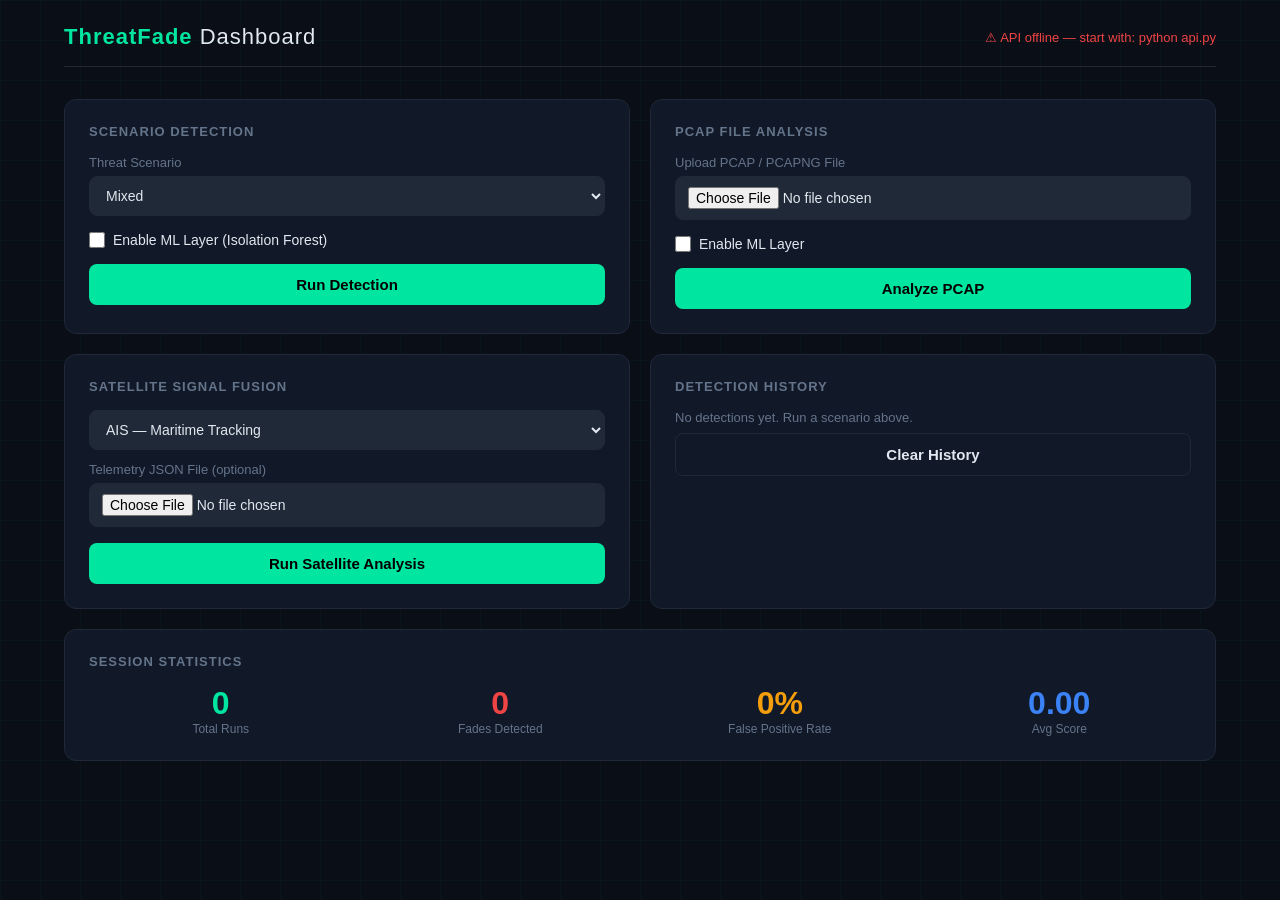
==== dashboard/index.html @ 9a756174 "fix: dashboard uses relative API URLs instead of localhost:8080 - Dashboard loaded via HTTPS (GitHub" ====
<!DOCTYPE html>
<html lang="en">
<head>
<meta charset="UTF-8">
<meta name="viewport" content="width=device-width, initial-scale=1.0">
<title>ThreatFade Dashboard</title>
<style>
  :root {
    --bg: #0a0e17;
    --card: #111827;
    --border: #1f2937;
    --green: #00e6a0;
    --red: #ef4444;
    --yellow: #f59e0b;
    --blue: #3b82f6;
    --text: #e2e8f0;
    --muted: #64748b;
  }
  * { margin: 0; padding: 0; box-sizing: border-box; }
  body { background: var(--bg); color: var(--text); font-family: 'Segoe UI', sans-serif; min-height: 100vh; }
  .grid-bg {
    position: fixed; top: 0; left: 0; right: 0; bottom: 0;
    background-image: linear-gradient(rgba(0,230,160,.03) 1px, transparent 1px),
      linear-gradient(90deg, rgba(0,230,160,.03) 1px, transparent 1px);
    background-size: 40px 40px; pointer-events: none; z-index: 0;
  }
  .container { position: relative; z-index: 1; max-width: 1200px; margin: 0 auto; padding: 24px; }
  header { display: flex; justify-content: space-between; align-items: center; margin-bottom: 32px; border-bottom: 1px solid var(--border); padding-bottom: 16px; }
  .logo { font-size: 22px; font-weight: 700; color: var(--green); letter-spacing: 1px; }
  .logo span { color: var(--text); font-weight: 300; }
  .status-dot { width: 8px; height: 8px; border-radius: 50%; background: var(--green); display: inline-block; margin-right: 6px; animation: pulse 2s infinite; }
  @keyframes pulse { 0%,100%{opacity:1} 50%{opacity:.4} }
  .grid { display: grid; grid-template-columns: 1fr 1fr; gap: 20px; margin-bottom: 24px; }
  .card { background: var(--card); border: 1px solid var(--border); border-radius: 12px; padding: 24px; }
  .card h3 { font-size: 13px; color: var(--muted); text-transform: uppercase; letter-spacing: 1px; margin-bottom: 16px; }
  .form-group { margin-bottom: 16px; }
  label { display: block; font-size: 13px; color: var(--muted); margin-bottom: 6px; }
  select, input[type=file] { width: 100%; background: #1f2937; border: 1px solid var(--border); color: var(--text); padding: 10px 12px; border-radius: 8px; font-size: 14px; cursor: pointer; }
  .checkbox-row { display: flex; align-items: center; gap: 8px; margin-bottom: 16px; }
  .checkbox-row input { width: 16px; height: 16px; cursor: pointer; accent-color: var(--green); }
  .checkbox-row label { margin: 0; font-size: 14px; color: var(--text); cursor: pointer; }
  .btn { width: 100%; padding: 12px; border-radius: 8px; border: none; font-size: 15px; font-weight: 600; cursor: pointer; transition: all .2s; }
  .btn-primary { background: var(--green); color: #000; }
  .btn-primary:hover { opacity: .85; }
  .btn-primary:disabled { opacity: .5; cursor: not-allowed; }
  .btn-secondary { background: transparent; border: 1px solid var(--border); color: var(--text); margin-top: 8px; }
  .btn-secondary:hover { border-color: var(--green); color: var(--green); }
  .result-box { background: #0f172a; border: 1px solid var(--border); border-radius: 8px; padding: 16px; min-height: 120px; font-family: monospace; font-size: 13px; color: var(--text); display: none; }
  .result-box.show { display: block; }
  .badge { display: inline-block; padding: 4px 12px; border-radius: 20px; font-size: 12px; font-weight: 700; letter-spacing: 1px; }
  .badge-yes { background: rgba(239,68,68,.15); color: var(--red); border: 1px solid var(--red); }
  .badge-no { background: rgba(0,230,160,.1); color: var(--green); border: 1px solid var(--green); }
  .badge-critical { background: rgba(239,68,68,.2); color: var(--red); }
  .badge-high { background: rgba(239,68,68,.15); color: #f87171; }
  .badge-medium { background: rgba(245,158,11,.15); color: var(--yellow); }
  .badge-low { background: rgba(59,130,246,.15); color: var(--blue); }
  .badge-info { background: rgba(100,116,139,.15); color: var(--muted); }
  .metric-row { display: flex; justify-content: space-between; align-items: center; padding: 8px 0; border-bottom: 1px solid #1f2937; }
  .metric-row:last-child { border-bottom: none; }
  .metric-label { font-size: 13px; color: var(--muted); }
  .metric-value { font-size: 13px; font-weight: 600; font-family: monospace; }
  .metric-value.green { color: var(--green); }
  .metric-value.red { color: var(--red); }
  .metric-value.yellow { color: var(--yellow); }
  .loading { text-align: center; padding: 20px; color: var(--muted); }
  .spinner { display: inline-block; width: 20px; height: 20px; border: 2px solid var(--border); border-top-color: var(--green); border-radius: 50%; animation: spin .8s linear infinite; margin-right: 8px; vertical-align: middle; }
  @keyframes spin { to { transform: rotate(360deg); } }
  .full-width { grid-column: 1 / -1; }
  .history-item { padding: 12px; border: 1px solid var(--border); border-radius: 8px; margin-bottom: 8px; display: flex; justify-content: space-between; align-items: center; cursor: pointer; transition: border-color .2s; }
  .history-item:hover { border-color: var(--green); }
  .history-source { font-size: 13px; font-weight: 600; }
  .history-time { font-size: 11px; color: var(--muted); }
  .tab-row { display: flex; gap: 8px; margin-bottom: 16px; }
  .tab { padding: 8px 16px; border-radius: 6px; border: 1px solid var(--border); background: transparent; color: var(--muted); cursor: pointer; font-size: 13px; }
  .tab.active { border-color: var(--green); color: var(--green); background: rgba(0,230,160,.05); }
  #health-status { font-size: 13px; color: var(--muted); }
  .satellite-row { display: flex; gap: 8px; margin-bottom: 12px; }
  .satellite-row select { flex: 1; }
  .error-msg { color: var(--red); font-size: 13px; padding: 8px 0; }
</style>
</head>
<body>
<div class="grid-bg"></div>
<div class="container">
  <header>
    <div class="logo">ThreatFade<span> Dashboard</span></div>
    <div id="health-status"><span class="status-dot"></span>Connecting...</div>
  </header>

  <div class="grid">
    <!-- Scenario Detection -->
    <div class="card">
      <h3>Scenario Detection</h3>
      <div class="form-group">
        <label>Threat Scenario</label>
        <select id="scenario-select">
          <option value="c2_quieting">C2 Quieting</option>
          <option value="lotl_gradual">LOTL Gradual</option>
          <option value="gnss_jam">GNSS Jamming</option>
          <option value="normal_with_fade">Normal with Fade</option>
          <option value="mixed" selected>Mixed</option>
        </select>
      </div>
      <div class="checkbox-row">
        <input type="checkbox" id="use-ml-scenario">
        <label for="use-ml-scenario">Enable ML Layer (Isolation Forest)</label>
      </div>
      <button class="btn btn-primary" onclick="runScenario()">Run Detection</button>
      <div id="scenario-result" class="result-box" style="margin-top:16px"></div>
    </div>

    <!-- PCAP Upload -->
    <div class="card">
      <h3>PCAP File Analysis</h3>
      <div class="form-group">
        <label>Upload PCAP / PCAPNG File</label>
        <input type="file" id="pcap-file" accept=".pcap,.pcapng">
      </div>
      <div class="checkbox-row">
        <input type="checkbox" id="use-ml-pcap">
        <label for="use-ml-pcap">Enable ML Layer</label>
      </div>
      <button class="btn btn-primary" onclick="runPcap()">Analyze PCAP</button>
      <div id="pcap-result" class="result-box" style="margin-top:16px"></div>
    </div>

    <!-- Satellite Fusion -->
    <div class="card">
      <h3>Satellite Signal Fusion</h3>
      <div class="satellite-row">
        <select id="sat-type">
          <option value="ais">AIS — Maritime Tracking</option>
          <option value="adsb">ADS-B — Aviation</option>
          <option value="gps">GPS — GNSS Telemetry</option>
        </select>
      </div>
      <div class="form-group">
        <label>Telemetry JSON File (optional)</label>
        <input type="file" id="sat-file" accept=".json">
      </div>
      <button class="btn btn-primary" onclick="runSatellite()">Run Satellite Analysis</button>
      <div id="satellite-result" class="result-box" style="margin-top:16px"></div>
    </div>

    <!-- Detection History -->
    <div class="card">
      <h3>Detection History</h3>
      <div id="history-list">
        <div style="color:var(--muted);font-size:13px">No detections yet. Run a scenario above.</div>
      </div>
      <button class="btn btn-secondary" onclick="clearHistory()">Clear History</button>
    </div>

    <!-- Stats -->
    <div class="card full-width">
      <h3>Session Statistics</h3>
      <div style="display:grid;grid-template-columns:repeat(4,1fr);gap:16px">
        <div style="text-align:center">
          <div style="font-size:32px;font-weight:900;color:var(--green)" id="stat-total">0</div>
          <div style="font-size:12px;color:var(--muted)">Total Runs</div>
        </div>
        <div style="text-align:center">
          <div style="font-size:32px;font-weight:900;color:var(--red)" id="stat-detected">0</div>
          <div style="font-size:12px;color:var(--muted)">Fades Detected</div>
        </div>
        <div style="text-align:center">
          <div style="font-size:32px;font-weight:900;color:var(--yellow)" id="stat-fp">0%</div>
          <div style="font-size:12px;color:var(--muted)">False Positive Rate</div>
        </div>
        <div style="text-align:center">
          <div style="font-size:32px;font-weight:900;color:var(--blue)" id="stat-avg">0.00</div>
          <div style="font-size:12px;color:var(--muted)">Avg Score</div>
        </div>
      </div>
    </div>
  </div>
</div>

<script>
const API = '';
let history = [];
let stats = { total: 0, detected: 0, scores: [] };

async function checkHealth() {
  try {
    const r = await fetch(`${API}/health`);
    const d = await r.json();
    document.getElementById('health-status').innerHTML =
      `<span class="status-dot"></span>Connected — ThreatFade v${d.version}`;
  } catch {
    document.getElementById('health-status').innerHTML =
      `<span style="color:var(--red)">⚠ API offline — start with: python api.py</span>`;
  }
}

function confBadge(conf) {
  return `<span class="badge badge-${conf}">${conf.toUpperCase()}</span>`;
}

function renderResult(data, container) {
  const box = document.getElementById(container);
  box.classList.add('show');
  const detected = data.detected;
  box.innerHTML = `
    <div class="metric-row">
      <span class="metric-label">Fade Detected</span>
      <span class="badge ${detected ? 'badge-yes' : 'badge-no'}">${detected ? 'YES' : 'NO'}</span>
    </div>
    ${detected ? `
    <div class="metric-row">
      <span class="metric-label">Confidence</span>
      <span>${confBadge(data.confidence)}</span>
    </div>
    <div class="metric-row">
      <span class="metric-label">Score</span>
      <span class="metric-value ${data.score > 0.4 ? 'red' : 'yellow'}">${data.score}</span>
    </div>
    <div class="metric-row">
      <span class="metric-label">Z-Score Outlier</span>
      <span class="metric-value green">${data.z_outlier}</span>
    </div>
    <div class="metric-row">
      <span class="metric-label">MITRE TTP</span>
      <span class="metric-value" style="font-size:11px;color:var(--blue)">${data.mitre_ttp}</span>
    </div>
    ${data.ml_score != null ? `
    <div class="metric-row">
      <span class="metric-label">ML Score</span>
      <span class="metric-value yellow">${data.ml_score} ${data.ml_anomaly ? '⚠' : '✓'}</span>
    </div>` : ''}
    ` : '<div style="color:var(--green);padding:8px 0">No fade detected — signal appears normal.</div>'}
    <div style="font-size:11px;color:var(--muted);margin-top:8px">${data.timestamp}</div>
  `;
  updateHistory(data);
  updateStats(data);
}

function showLoading(container) {
  const box = document.getElementById(container);
  box.classList.add('show');
  box.innerHTML = '<div class="loading"><span class="spinner"></span>Running detection...</div>';
}

function showError(container, msg) {
  const box = document.getElementById(container);
  box.classList.add('show');
  box.innerHTML = `<div class="error-msg">⚠ ${msg}</div>`;
}

async function runScenario() {
  const scenario = document.getElementById('scenario-select').value;
  const useML = document.getElementById('use-ml-scenario').checked;
  showLoading('scenario-result');
  try {
    const r = await fetch(`${API}/detect/scenario`, {
      method: 'POST',
      headers: {'Content-Type': 'application/json'},
      body: JSON.stringify({ scenario, use_ml: useML })
    });
    const d = await r.json();
    renderResult(d, 'scenario-result');
  } catch(e) {
    showError('scenario-result', 'API not reachable. Start with: python api.py');
  }
}

async function runPcap() {
  const file = document.getElementById('pcap-file').files[0];
  if (!file) { showError('pcap-result', 'Please select a PCAP file first.'); return; }
  const useML = document.getElementById('use-ml-pcap').checked;
  showLoading('pcap-result');
  const form = new FormData();
  form.append('file', file);
  try {
    const r = await fetch(`${API}/detect/pcap?use_ml=${useML}`, { method: 'POST', body: form });
    const d = await r.json();
    renderResult(d, 'pcap-result');
  } catch(e) {
    showError('pcap-result', 'API not reachable. Start with: python api.py');
  }
}

async function runSatellite() {
  const satType = document.getElementById('sat-type').value;
  showLoading('satellite-result');
  try {
    const r = await fetch(`${API}/detect/scenario`, {
      method: 'POST',
      headers: {'Content-Type': 'application/json'},
      body: JSON.stringify({ scenario: 'mixed', use_ml: false })
    });
    const d = await r.json();
    d.mitre_ttp = satType === 'gps' ? 'T1027 – GNSS Jamming/Spoofing' :
                 satType === 'adsb' ? 'T1071.001 – ADS-B Transponder Fade' :
                 'T1205.001 – AIS Maritime Signal Fade';
    document.getElementById('satellite-result').classList.add('show');
    document.getElementById('satellite-result').innerHTML = `
      <div class="metric-row">
        <span class="metric-label">Source</span>
        <span class="metric-value">${satType.toUpperCase()}</span>
      </div>` + document.getElementById('satellite-result').innerHTML;
    renderResult(d, 'satellite-result');
  } catch(e) {
    showError('satellite-result', 'API not reachable. Start with: python api.py');
  }
}

function updateHistory(data) {
  history.unshift(data);
  if (history.length > 10) history.pop();
  const list = document.getElementById('history-list');
  list.innerHTML = history.map((h, i) => `
    <div class="history-item" onclick="showHistoryDetail(${i})">
      <div>
        <div class="history-source">${h.detected ? '🔴' : '🟢'} ${h.mitre_ttp || 'No TTP'}</div>
        <div class="history-time">${h.timestamp}</div>
      </div>
      <span class="badge ${h.detected ? 'badge-yes' : 'badge-no'}">${h.detected ? 'FADE' : 'CLEAN'}</span>
    </div>
  `).join('');
}

function showHistoryDetail(i) {
  alert(JSON.stringify(history[i], null, 2));
}

function clearHistory() {
  history = [];
  document.getElementById('history-list').innerHTML =
    '<div style="color:var(--muted);font-size:13px">History cleared.</div>';
}

function updateStats(data) {
  stats.total++;
  if (data.detected) stats.detected++;
  stats.scores.push(data.score);
  const avgScore = stats.scores.reduce((a,b)=>a+b,0) / stats.scores.length;
  const fp = stats.total > 0 ? Math.round(((stats.total - stats.detected) / stats.total) * 100) : 0;
  document.getElementById('stat-total').textContent = stats.total;
  document.getElementById('stat-detected').textContent = stats.detected;
  document.getElementById('stat-fp').textContent = fp + '%';
  document.getElementById('stat-avg').textContent = avgScore.toFixed(3);
}

checkHealth();
setInterval(checkHealth, 30000);
</script>
</body>
</html>
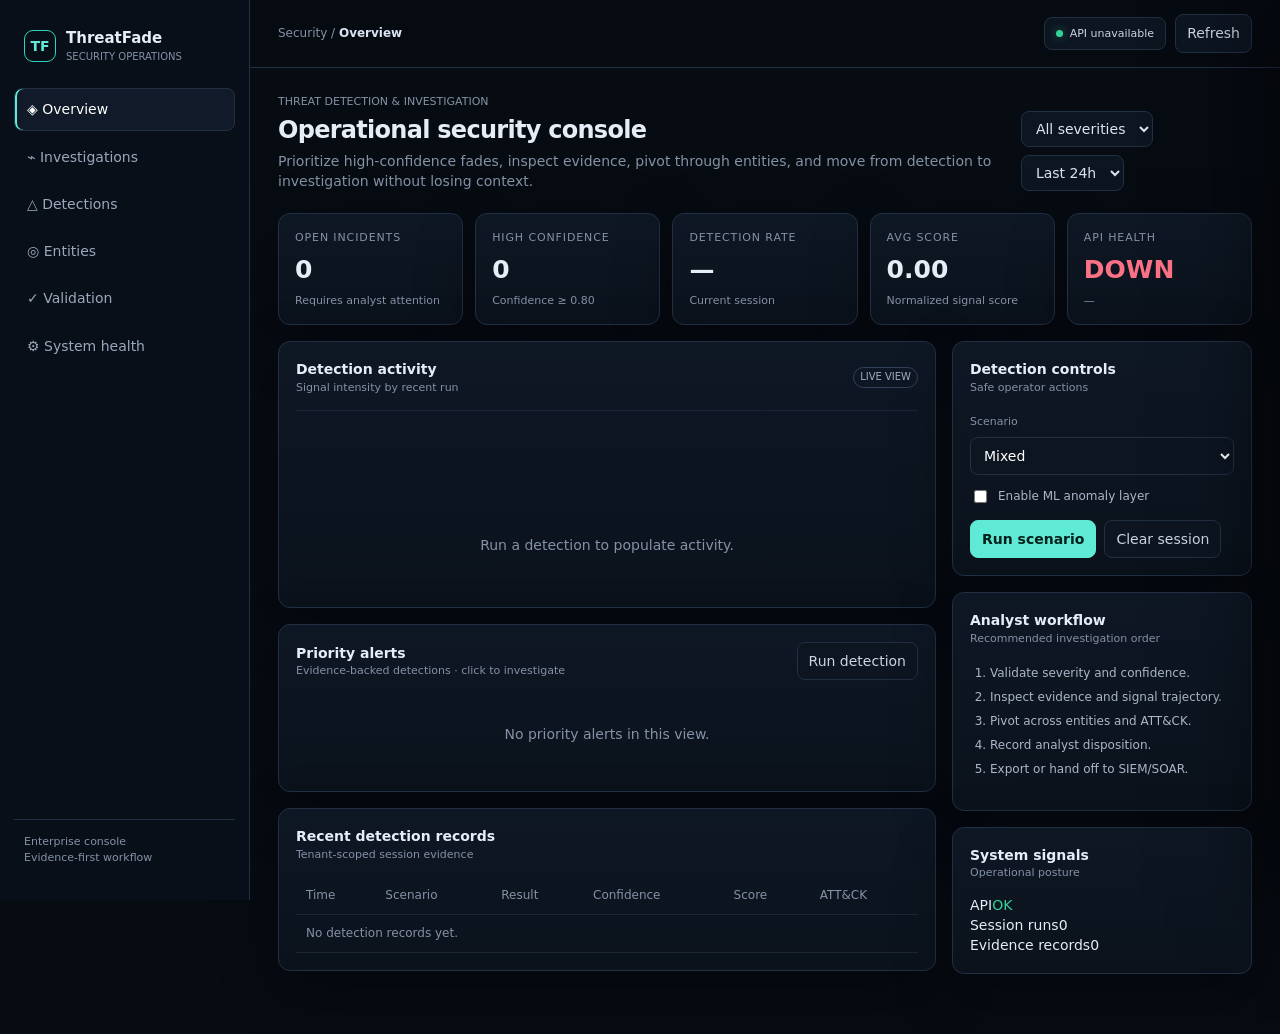
==== commit 4529b1ac: "feat(dashboard): upgrade to enterprise SOC investigation console" ====
--- a/dashboard/index.html
+++ b/dashboard/index.html
@@ -1,349 +1,39 @@
-<!DOCTYPE html>
+<!doctype html>
 <html lang="en">
 <head>
-<meta charset="UTF-8">
-<meta name="viewport" content="width=device-width, initial-scale=1.0">
-<title>ThreatFade Dashboard</title>
+<meta charset="utf-8">
+<meta name="viewport" content="width=device-width,initial-scale=1">
+<meta name="description" content="ThreatFade enterprise security operations and detection investigation console">
+<title>ThreatFade | Security Operations Console</title>
 <style>
-  :root {
-    --bg: #0a0e17;
-    --card: #111827;
-    --border: #1f2937;
-    --green: #00e6a0;
-    --red: #ef4444;
-    --yellow: #f59e0b;
-    --blue: #3b82f6;
-    --text: #e2e8f0;
-    --muted: #64748b;
-  }
-  * { margin: 0; padding: 0; box-sizing: border-box; }
-  body { background: var(--bg); color: var(--text); font-family: 'Segoe UI', sans-serif; min-height: 100vh; }
-  .grid-bg {
-    position: fixed; top: 0; left: 0; right: 0; bottom: 0;
-    background-image: linear-gradient(rgba(0,230,160,.03) 1px, transparent 1px),
-      linear-gradient(90deg, rgba(0,230,160,.03) 1px, transparent 1px);
-    background-size: 40px 40px; pointer-events: none; z-index: 0;
-  }
-  .container { position: relative; z-index: 1; max-width: 1200px; margin: 0 auto; padding: 24px; }
-  header { display: flex; justify-content: space-between; align-items: center; margin-bottom: 32px; border-bottom: 1px solid var(--border); padding-bottom: 16px; }
-  .logo { font-size: 22px; font-weight: 700; color: var(--green); letter-spacing: 1px; }
-  .logo span { color: var(--text); font-weight: 300; }
-  .status-dot { width: 8px; height: 8px; border-radius: 50%; background: var(--green); display: inline-block; margin-right: 6px; animation: pulse 2s infinite; }
-  @keyframes pulse { 0%,100%{opacity:1} 50%{opacity:.4} }
-  .grid { display: grid; grid-template-columns: 1fr 1fr; gap: 20px; margin-bottom: 24px; }
-  .card { background: var(--card); border: 1px solid var(--border); border-radius: 12px; padding: 24px; }
-  .card h3 { font-size: 13px; color: var(--muted); text-transform: uppercase; letter-spacing: 1px; margin-bottom: 16px; }
-  .form-group { margin-bottom: 16px; }
-  label { display: block; font-size: 13px; color: var(--muted); margin-bottom: 6px; }
-  select, input[type=file] { width: 100%; background: #1f2937; border: 1px solid var(--border); color: var(--text); padding: 10px 12px; border-radius: 8px; font-size: 14px; cursor: pointer; }
-  .checkbox-row { display: flex; align-items: center; gap: 8px; margin-bottom: 16px; }
-  .checkbox-row input { width: 16px; height: 16px; cursor: pointer; accent-color: var(--green); }
-  .checkbox-row label { margin: 0; font-size: 14px; color: var(--text); cursor: pointer; }
-  .btn { width: 100%; padding: 12px; border-radius: 8px; border: none; font-size: 15px; font-weight: 600; cursor: pointer; transition: all .2s; }
-  .btn-primary { background: var(--green); color: #000; }
-  .btn-primary:hover { opacity: .85; }
-  .btn-primary:disabled { opacity: .5; cursor: not-allowed; }
-  .btn-secondary { background: transparent; border: 1px solid var(--border); color: var(--text); margin-top: 8px; }
-  .btn-secondary:hover { border-color: var(--green); color: var(--green); }
-  .result-box { background: #0f172a; border: 1px solid var(--border); border-radius: 8px; padding: 16px; min-height: 120px; font-family: monospace; font-size: 13px; color: var(--text); display: none; }
-  .result-box.show { display: block; }
-  .badge { display: inline-block; padding: 4px 12px; border-radius: 20px; font-size: 12px; font-weight: 700; letter-spacing: 1px; }
-  .badge-yes { background: rgba(239,68,68,.15); color: var(--red); border: 1px solid var(--red); }
-  .badge-no { background: rgba(0,230,160,.1); color: var(--green); border: 1px solid var(--green); }
-  .badge-critical { background: rgba(239,68,68,.2); color: var(--red); }
-  .badge-high { background: rgba(239,68,68,.15); color: #f87171; }
-  .badge-medium { background: rgba(245,158,11,.15); color: var(--yellow); }
-  .badge-low { background: rgba(59,130,246,.15); color: var(--blue); }
-  .badge-info { background: rgba(100,116,139,.15); color: var(--muted); }
-  .metric-row { display: flex; justify-content: space-between; align-items: center; padding: 8px 0; border-bottom: 1px solid #1f2937; }
-  .metric-row:last-child { border-bottom: none; }
-  .metric-label { font-size: 13px; color: var(--muted); }
-  .metric-value { font-size: 13px; font-weight: 600; font-family: monospace; }
-  .metric-value.green { color: var(--green); }
-  .metric-value.red { color: var(--red); }
-  .metric-value.yellow { color: var(--yellow); }
-  .loading { text-align: center; padding: 20px; color: var(--muted); }
-  .spinner { display: inline-block; width: 20px; height: 20px; border: 2px solid var(--border); border-top-color: var(--green); border-radius: 50%; animation: spin .8s linear infinite; margin-right: 8px; vertical-align: middle; }
-  @keyframes spin { to { transform: rotate(360deg); } }
-  .full-width { grid-column: 1 / -1; }
-  .history-item { padding: 12px; border: 1px solid var(--border); border-radius: 8px; margin-bottom: 8px; display: flex; justify-content: space-between; align-items: center; cursor: pointer; transition: border-color .2s; }
-  .history-item:hover { border-color: var(--green); }
-  .history-source { font-size: 13px; font-weight: 600; }
-  .history-time { font-size: 11px; color: var(--muted); }
-  .tab-row { display: flex; gap: 8px; margin-bottom: 16px; }
-  .tab { padding: 8px 16px; border-radius: 6px; border: 1px solid var(--border); background: transparent; color: var(--muted); cursor: pointer; font-size: 13px; }
-  .tab.active { border-color: var(--green); color: var(--green); background: rgba(0,230,160,.05); }
-  #health-status { font-size: 13px; color: var(--muted); }
-  .satellite-row { display: flex; gap: 8px; margin-bottom: 12px; }
-  .satellite-row select { flex: 1; }
-  .error-msg { color: var(--red); font-size: 13px; padding: 8px 0; }
+:root{--bg:#070b12;--panel:#0d1420;--panel2:#111b29;--line:#223044;--text:#e6edf7;--muted:#8492a6;--accent:#5eead4;--danger:#fb7185;--warn:#fbbf24;--info:#60a5fa;--ok:#34d399;--shadow:0 18px 60px rgba(0,0,0,.28)}
+*{box-sizing:border-box}html,body{margin:0;min-height:100%;background:var(--bg);color:var(--text);font:14px/1.45 Inter,ui-sans-serif,system-ui,-apple-system,BlinkMacSystemFont,"Segoe UI",sans-serif}button,input,select{font:inherit}button{cursor:pointer}.app{display:grid;grid-template-columns:250px 1fr;min-height:100vh}.side{position:sticky;top:0;height:100vh;border-right:1px solid var(--line);background:#090f18;padding:20px 14px;display:flex;flex-direction:column}.brand{display:flex;gap:10px;align-items:center;padding:8px 10px 24px}.mark{width:32px;height:32px;border:1px solid #2dd4bf;border-radius:9px;display:grid;place-items:center;color:var(--accent);font-weight:800}.brand strong{font-size:15px}.brand small{display:block;color:var(--muted);font-size:10px}.nav{display:grid;gap:5px}.nav button{border:1px solid transparent;background:transparent;color:#9aa8bb;text-align:left;padding:10px 12px;border-radius:8px}.nav button:hover,.nav button.active{background:#101a28;color:#fff;border-color:var(--line)}.nav button.active{box-shadow:inset 2px 0 0 var(--accent)}.side-footer{margin-top:auto;border-top:1px solid var(--line);padding:14px 10px;color:var(--muted);font-size:11px}.main{min-width:0}.top{height:68px;border-bottom:1px solid var(--line);display:flex;align-items:center;justify-content:space-between;padding:0 28px;background:rgba(7,11,18,.92);backdrop-filter:blur(12px);position:sticky;top:0;z-index:5}.crumb{font-size:12px;color:var(--muted)}.crumb b{color:#dbe5f2}.top-actions{display:flex;gap:9px;align-items:center}.pill,.btn{border:1px solid var(--line);background:#0d1521;color:#cbd5e1;border-radius:8px;padding:8px 11px}.btn:hover{border-color:#3a506b;color:#fff}.pill{font-size:11px}.status{display:inline-flex;align-items:center;gap:7px}.dot{width:7px;height:7px;border-radius:50%;background:var(--ok);box-shadow:0 0 10px rgba(52,211,153,.5)}.content{padding:26px 28px 44px;max-width:1600px;margin:auto}.hero{display:flex;justify-content:space-between;gap:20px;align-items:flex-end;margin-bottom:22px}.hero h1{font-size:24px;letter-spacing:-.03em;margin:3px 0}.hero p{margin:0;color:var(--muted);max-width:760px}.filters{display:flex;gap:8px;flex-wrap:wrap}.filters select,.filters input{background:#0d1521;border:1px solid var(--line);color:#dbe5f2;border-radius:8px;padding:8px 10px}.metrics{display:grid;grid-template-columns:repeat(5,minmax(130px,1fr));gap:12px;margin-bottom:16px}.metric,.panel{background:linear-gradient(180deg,#0e1724,#0b121c);border:1px solid var(--line);border-radius:12px;box-shadow:var(--shadow)}.metric{padding:16px}.metric .k{color:var(--muted);font-size:11px;text-transform:uppercase;letter-spacing:.08em}.metric .v{font-size:25px;font-weight:750;margin-top:6px}.metric .s{font-size:11px;color:var(--muted);margin-top:4px}.layout{display:grid;grid-template-columns:minmax(0,1.65fr) minmax(300px,.75fr);gap:16px}.panel{padding:17px;margin-bottom:16px}.panel-head{display:flex;justify-content:space-between;align-items:center;margin-bottom:14px}.panel-title{font-weight:700}.panel-sub{font-size:11px;color:var(--muted)}.chart{height:180px;display:flex;align-items:flex-end;gap:5px;padding:15px 4px 4px;border-top:1px solid #192536}.bar{flex:1;min-width:4px;background:linear-gradient(180deg,#5eead4,#2563eb);border-radius:4px 4px 1px 1px;opacity:.82}.alert{display:grid;grid-template-columns:8px minmax(0,1fr) auto;gap:12px;align-items:center;padding:12px;border:1px solid #1d2a3b;border-radius:9px;background:#0b131f;margin-bottom:7px}.alert:hover{border-color:#3b536e}.sev{height:100%;border-radius:4px}.critical{background:var(--danger)}.high{background:#f97316}.medium{background:var(--warn)}.low{background:var(--info)}.alert-title{font-weight:650}.alert-meta{font-size:11px;color:var(--muted);margin-top:3px}.tag{display:inline-block;padding:2px 6px;border:1px solid #314258;border-radius:999px;color:#9fb0c4;font-size:10px;margin-left:5px}.table{width:100%;border-collapse:collapse;font-size:12px}.table th,.table td{text-align:left;padding:10px;border-bottom:1px solid #1b2737}.table th{color:var(--muted);font-weight:500}.drawer{position:fixed;inset:0 0 0 auto;width:min(560px,96vw);background:#0a111b;border-left:1px solid var(--line);box-shadow:-30px 0 80px rgba(0,0,0,.5);transform:translateX(102%);transition:.22s;z-index:20;overflow:auto;padding:22px}.drawer.open{transform:none}.overlay{position:fixed;inset:0;background:rgba(0,0,0,.45);opacity:0;pointer-events:none;z-index:19;transition:.2s}.overlay.open{opacity:1;pointer-events:auto}.evidence{background:#080e17;border:1px solid var(--line);border-radius:8px;padding:12px;font:12px/1.5 ui-monospace,SFMono-Regular,Menlo,monospace;white-space:pre-wrap;overflow:auto}.action-row{display:flex;gap:8px;flex-wrap:wrap;margin-top:14px}.primary{background:var(--accent);border-color:var(--accent);color:#06201d;font-weight:700}.empty{text-align:center;padding:30px;color:var(--muted)}.health-ok{color:var(--ok)}.health-bad{color:var(--danger)}@media(max-width:1050px){.metrics{grid-template-columns:repeat(3,1fr)}.layout{grid-template-columns:1fr}.app{grid-template-columns:72px 1fr}.side{padding:14px 8px}.brand span,.nav button span,.side-footer{display:none}.nav button{text-align:center}.brand{justify-content:center}}@media(max-width:680px){.app{display:block}.side{position:static;height:auto;border-right:0;border-bottom:1px solid var(--line);flex-direction:row;align-items:center}.nav{display:flex;overflow:auto}.side-footer{display:none}.top{padding:0 15px}.content{padding:18px 14px}.hero{display:block}.filters{margin-top:15px}.metrics{grid-template-columns:repeat(2,1fr)}.metric:last-child{grid-column:span 2}}
 </style>
 </head>
 <body>
-<div class="grid-bg"></div>
-<div class="container">
-  <header>
-    <div class="logo">ThreatFade<span> Dashboard</span></div>
-    <div id="health-status"><span class="status-dot"></span>Connecting...</div>
-  </header>
-
-  <div class="grid">
-    <!-- Scenario Detection -->
-    <div class="card">
-      <h3>Scenario Detection</h3>
-      <div class="form-group">
-        <label>Threat Scenario</label>
-        <select id="scenario-select">
-          <option value="c2_quieting">C2 Quieting</option>
-          <option value="lotl_gradual">LOTL Gradual</option>
-          <option value="gnss_jam">GNSS Jamming</option>
-          <option value="normal_with_fade">Normal with Fade</option>
-          <option value="mixed" selected>Mixed</option>
-        </select>
-      </div>
-      <div class="checkbox-row">
-        <input type="checkbox" id="use-ml-scenario">
-        <label for="use-ml-scenario">Enable ML Layer (Isolation Forest)</label>
-      </div>
-      <button class="btn btn-primary" onclick="runScenario()">Run Detection</button>
-      <div id="scenario-result" class="result-box" style="margin-top:16px"></div>
-    </div>
-
-    <!-- PCAP Upload -->
-    <div class="card">
-      <h3>PCAP File Analysis</h3>
-      <div class="form-group">
-        <label>Upload PCAP / PCAPNG File</label>
-        <input type="file" id="pcap-file" accept=".pcap,.pcapng">
-      </div>
-      <div class="checkbox-row">
-        <input type="checkbox" id="use-ml-pcap">
-        <label for="use-ml-pcap">Enable ML Layer</label>
-      </div>
-      <button class="btn btn-primary" onclick="runPcap()">Analyze PCAP</button>
-      <div id="pcap-result" class="result-box" style="margin-top:16px"></div>
-    </div>
-
-    <!-- Satellite Fusion -->
-    <div class="card">
-      <h3>Satellite Signal Fusion</h3>
-      <div class="satellite-row">
-        <select id="sat-type">
-          <option value="ais">AIS — Maritime Tracking</option>
-          <option value="adsb">ADS-B — Aviation</option>
-          <option value="gps">GPS — GNSS Telemetry</option>
-        </select>
-      </div>
-      <div class="form-group">
-        <label>Telemetry JSON File (optional)</label>
-        <input type="file" id="sat-file" accept=".json">
-      </div>
-      <button class="btn btn-primary" onclick="runSatellite()">Run Satellite Analysis</button>
-      <div id="satellite-result" class="result-box" style="margin-top:16px"></div>
-    </div>
-
-    <!-- Detection History -->
-    <div class="card">
-      <h3>Detection History</h3>
-      <div id="history-list">
-        <div style="color:var(--muted);font-size:13px">No detections yet. Run a scenario above.</div>
-      </div>
-      <button class="btn btn-secondary" onclick="clearHistory()">Clear History</button>
-    </div>
-
-    <!-- Stats -->
-    <div class="card full-width">
-      <h3>Session Statistics</h3>
-      <div style="display:grid;grid-template-columns:repeat(4,1fr);gap:16px">
-        <div style="text-align:center">
-          <div style="font-size:32px;font-weight:900;color:var(--green)" id="stat-total">0</div>
-          <div style="font-size:12px;color:var(--muted)">Total Runs</div>
-        </div>
-        <div style="text-align:center">
-          <div style="font-size:32px;font-weight:900;color:var(--red)" id="stat-detected">0</div>
-          <div style="font-size:12px;color:var(--muted)">Fades Detected</div>
-        </div>
-        <div style="text-align:center">
-          <div style="font-size:32px;font-weight:900;color:var(--yellow)" id="stat-fp">0%</div>
-          <div style="font-size:12px;color:var(--muted)">False Positive Rate</div>
-        </div>
-        <div style="text-align:center">
-          <div style="font-size:32px;font-weight:900;color:var(--blue)" id="stat-avg">0.00</div>
-          <div style="font-size:12px;color:var(--muted)">Avg Score</div>
-        </div>
-      </div>
-    </div>
-  </div>
-</div>
-
+<div class="app">
+<aside class="side"><div class="brand"><div class="mark">TF</div><div><strong>ThreatFade</strong><small>SECURITY OPERATIONS</small></div></div><nav class="nav"><button class="active" data-view="overview">◈ <span>Overview</span></button><button data-view="investigations">⌁ <span>Investigations</span></button><button data-view="detections">△ <span>Detections</span></button><button data-view="entities">◎ <span>Entities</span></button><button data-view="validation">✓ <span>Validation</span></button><button data-view="system">⚙ <span>System health</span></button></nav><div class="side-footer">Enterprise console<br>Evidence-first workflow</div></aside>
+<main class="main"><header class="top"><div class="crumb">Security / <b id="view-name">Overview</b></div><div class="top-actions"><span class="pill status"><i class="dot" id="health-dot"></i><span id="health-text">Checking API</span></span><button class="btn" onclick="refreshAll()">Refresh</button></div></header>
+<section class="content"><div class="hero"><div><div class="panel-sub">THREAT DETECTION & INVESTIGATION</div><h1>Operational security console</h1><p>Prioritize high-confidence fades, inspect evidence, pivot through entities, and move from detection to investigation without losing context.</p></div><div class="filters"><select id="severity"><option value="all">All severities</option><option>critical</option><option>high</option><option>medium</option><option>low</option></select><select id="window"><option value="24">Last 24h</option><option value="7">Last 7d</option><option value="30">Last 30d</option></select></div></div>
+<div class="metrics"><div class="metric"><div class="k">Open incidents</div><div class="v" id="m-open">0</div><div class="s">Requires analyst attention</div></div><div class="metric"><div class="k">High confidence</div><div class="v" id="m-high">0</div><div class="s">Confidence ≥ 0.80</div></div><div class="metric"><div class="k">Detection rate</div><div class="v" id="m-rate">—</div><div class="s">Current session</div></div><div class="metric"><div class="k">Avg score</div><div class="v" id="m-score">0.00</div><div class="s">Normalized signal score</div></div><div class="metric"><div class="k">API health</div><div class="v health-ok" id="m-health">OK</div><div class="s" id="m-version">—</div></div></div>
+<div class="layout"><div><div class="panel"><div class="panel-head"><div><div class="panel-title">Detection activity</div><div class="panel-sub">Signal intensity by recent run</div></div><span class="tag">LIVE VIEW</span></div><div class="chart" id="chart"></div></div><div class="panel"><div class="panel-head"><div><div class="panel-title">Priority alerts</div><div class="panel-sub">Evidence-backed detections · click to investigate</div></div><button class="btn" onclick="runScenario()">Run detection</button></div><div id="alerts"></div></div><div class="panel"><div class="panel-head"><div><div class="panel-title">Recent detection records</div><div class="panel-sub">Tenant-scoped session evidence</div></div></div><table class="table"><thead><tr><th>Time</th><th>Scenario</th><th>Result</th><th>Confidence</th><th>Score</th><th>ATT&CK</th></tr></thead><tbody id="records"></tbody></table></div></div>
+<div><div class="panel"><div class="panel-head"><div><div class="panel-title">Detection controls</div><div class="panel-sub">Safe operator actions</div></div></div><label class="panel-sub">Scenario</label><select id="scenario" style="width:100%;margin:7px 0 12px;background:#0d1521;border:1px solid var(--line);color:#fff;padding:9px;border-radius:8px"><option value="mixed">Mixed</option><option value="c2_quieting">C2 Quieting</option><option value="lotl_gradual">LOTL Gradual</option><option value="gnss_jam">GNSS Jamming</option><option value="normal_with_fade">Normal with Fade</option></select><label style="display:flex;gap:8px;align-items:center;color:#aab7c8;font-size:12px"><input type="checkbox" id="ml"> Enable ML anomaly layer</label><div class="action-row"><button class="btn primary" onclick="runScenario()">Run scenario</button><button class="btn" onclick="clearSession()">Clear session</button></div></div><div class="panel"><div class="panel-head"><div><div class="panel-title">Analyst workflow</div><div class="panel-sub">Recommended investigation order</div></div></div><ol style="color:#aab7c8;font-size:12px;line-height:2;padding-left:20px"><li>Validate severity and confidence.</li><li>Inspect evidence and signal trajectory.</li><li>Pivot across entities and ATT&CK.</li><li>Record analyst disposition.</li><li>Export or hand off to SIEM/SOAR.</li></ol></div><div class="panel"><div class="panel-head"><div><div class="panel-title">System signals</div><div class="panel-sub">Operational posture</div></div></div><div id="system-signals"><div class="metric-sub">Loading…</div></div></div></div></div></section></main></div>
+<div class="overlay" id="overlay" onclick="closeDrawer()"></div><aside class="drawer" id="drawer"><div class="panel-head"><div><div class="panel-title" id="drawer-title">Investigation</div><div class="panel-sub" id="drawer-sub">Detection evidence</div></div><button class="btn" onclick="closeDrawer()">Close</button></div><div id="drawer-body"></div></aside>
 <script>
-const API = '';
-let history = [];
-let stats = { total: 0, detected: 0, scores: [] };
-
-async function checkHealth() {
-  try {
-    const r = await fetch(`${API}/health`);
-    const d = await r.json();
-    document.getElementById('health-status').innerHTML =
-      `<span class="status-dot"></span>Connected — ThreatFade v${d.version}`;
-  } catch {
-    document.getElementById('health-status').innerHTML =
-      `<span style="color:var(--red)">⚠ API offline — start with: python api.py</span>`;
-  }
-}
-
-function confBadge(conf) {
-  return `<span class="badge badge-${conf}">${conf.toUpperCase()}</span>`;
-}
-
-function renderResult(data, container) {
-  const box = document.getElementById(container);
-  box.classList.add('show');
-  const detected = data.detected;
-  box.innerHTML = `
-    <div class="metric-row">
-      <span class="metric-label">Fade Detected</span>
-      <span class="badge ${detected ? 'badge-yes' : 'badge-no'}">${detected ? 'YES' : 'NO'}</span>
-    </div>
-    ${detected ? `
-    <div class="metric-row">
-      <span class="metric-label">Confidence</span>
-      <span>${confBadge(data.confidence)}</span>
-    </div>
-    <div class="metric-row">
-      <span class="metric-label">Score</span>
-      <span class="metric-value ${data.score > 0.4 ? 'red' : 'yellow'}">${data.score}</span>
-    </div>
-    <div class="metric-row">
-      <span class="metric-label">Z-Score Outlier</span>
-      <span class="metric-value green">${data.z_outlier}</span>
-    </div>
-    <div class="metric-row">
-      <span class="metric-label">MITRE TTP</span>
-      <span class="metric-value" style="font-size:11px;color:var(--blue)">${data.mitre_ttp}</span>
-    </div>
-    ${data.ml_score != null ? `
-    <div class="metric-row">
-      <span class="metric-label">ML Score</span>
-      <span class="metric-value yellow">${data.ml_score} ${data.ml_anomaly ? '⚠' : '✓'}</span>
-    </div>` : ''}
-    ` : '<div style="color:var(--green);padding:8px 0">No fade detected — signal appears normal.</div>'}
-    <div style="font-size:11px;color:var(--muted);margin-top:8px">${data.timestamp}</div>
-  `;
-  updateHistory(data);
-  updateStats(data);
-}
-
-function showLoading(container) {
-  const box = document.getElementById(container);
-  box.classList.add('show');
-  box.innerHTML = '<div class="loading"><span class="spinner"></span>Running detection...</div>';
-}
-
-function showError(container, msg) {
-  const box = document.getElementById(container);
-  box.classList.add('show');
-  box.innerHTML = `<div class="error-msg">⚠ ${msg}</div>`;
-}
-
-async function runScenario() {
-  const scenario = document.getElementById('scenario-select').value;
-  const useML = document.getElementById('use-ml-scenario').checked;
-  showLoading('scenario-result');
-  try {
-    const r = await fetch(`${API}/detect/scenario`, {
-      method: 'POST',
-      headers: {'Content-Type': 'application/json'},
-      body: JSON.stringify({ scenario, use_ml: useML })
-    });
-    const d = await r.json();
-    renderResult(d, 'scenario-result');
-  } catch(e) {
-    showError('scenario-result', 'API not reachable. Start with: python api.py');
-  }
-}
-
-async function runPcap() {
-  const file = document.getElementById('pcap-file').files[0];
-  if (!file) { showError('pcap-result', 'Please select a PCAP file first.'); return; }
-  const useML = document.getElementById('use-ml-pcap').checked;
-  showLoading('pcap-result');
-  const form = new FormData();
-  form.append('file', file);
-  try {
-    const r = await fetch(`${API}/detect/pcap?use_ml=${useML}`, { method: 'POST', body: form });
-    const d = await r.json();
-    renderResult(d, 'pcap-result');
-  } catch(e) {
-    showError('pcap-result', 'API not reachable. Start with: python api.py');
-  }
-}
-
-async function runSatellite() {
-  const satType = document.getElementById('sat-type').value;
-  showLoading('satellite-result');
-  try {
-    const r = await fetch(`${API}/detect/scenario`, {
-      method: 'POST',
-      headers: {'Content-Type': 'application/json'},
-      body: JSON.stringify({ scenario: 'mixed', use_ml: false })
-    });
-    const d = await r.json();
-    d.mitre_ttp = satType === 'gps' ? 'T1027 – GNSS Jamming/Spoofing' :
-                 satType === 'adsb' ? 'T1071.001 – ADS-B Transponder Fade' :
-                 'T1205.001 – AIS Maritime Signal Fade';
-    document.getElementById('satellite-result').classList.add('show');
-    document.getElementById('satellite-result').innerHTML = `
-      <div class="metric-row">
-        <span class="metric-label">Source</span>
-        <span class="metric-value">${satType.toUpperCase()}</span>
-      </div>` + document.getElementById('satellite-result').innerHTML;
-    renderResult(d, 'satellite-result');
-  } catch(e) {
-    showError('satellite-result', 'API not reachable. Start with: python api.py');
-  }
-}
-
-function updateHistory(data) {
-  history.unshift(data);
-  if (history.length > 10) history.pop();
-  const list = document.getElementById('history-list');
-  list.innerHTML = history.map((h, i) => `
-    <div class="history-item" onclick="showHistoryDetail(${i})">
-      <div>
-        <div class="history-source">${h.detected ? '🔴' : '🟢'} ${h.mitre_ttp || 'No TTP'}</div>
-        <div class="history-time">${h.timestamp}</div>
-      </div>
-      <span class="badge ${h.detected ? 'badge-yes' : 'badge-no'}">${h.detected ? 'FADE' : 'CLEAN'}</span>
-    </div>
-  `).join('');
-}
-
-function showHistoryDetail(i) {
-  alert(JSON.stringify(history[i], null, 2));
-}
-
-function clearHistory() {
-  history = [];
-  document.getElementById('history-list').innerHTML =
-    '<div style="color:var(--muted);font-size:13px">History cleared.</div>';
-}
-
-function updateStats(data) {
-  stats.total++;
-  if (data.detected) stats.detected++;
-  stats.scores.push(data.score);
-  const avgScore = stats.scores.reduce((a,b)=>a+b,0) / stats.scores.length;
-  const fp = stats.total > 0 ? Math.round(((stats.total - stats.detected) / stats.total) * 100) : 0;
-  document.getElementById('stat-total').textContent = stats.total;
-  document.getElementById('stat-detected').textContent = stats.detected;
-  document.getElementById('stat-fp').textContent = fp + '%';
-  document.getElementById('stat-avg').textContent = avgScore.toFixed(3);
-}
-
-checkHealth();
-setInterval(checkHealth, 30000);
-</script>
-</body>
-</html>
+const API='';let records=[];let stats={runs:0,detected:0,scores:[]};
+const $=id=>document.getElementById(id);
+function esc(v){return String(v??'').replace(/[&<>"']/g,c=>({'&':'&amp;','<':'&lt;','>':'&gt;','"':'&quot;',"'":'&#39;'}[c]))}
+function severity(d){if(d.confidence==='critical'||d.severity==='critical')return'critical';if(d.confidence==='high'||d.severity==='high')return'high';if(d.confidence==='medium'||d.severity==='medium')return'medium';return'low'}
+function render(){const filtered=records.filter(r=>{const s=$('severity').value;return s==='all'||severity(r)===s});$('records').innerHTML=filtered.length?filtered.slice().reverse().map(r=>`<tr onclick="openRecord(${r._id})" style="cursor:pointer"><td>${esc(r.timestamp||'—')}</td><td>${esc(r.scenario||r.source||'Detection')}</td><td>${r.detected?'<span style="color:var(--danger)">DETECTED</span>':'<span style="color:var(--ok)">CLEAR</span>'}</td><td>${esc(r.confidence||'—')}</td><td>${Number(r.score||0).toFixed(3)}</td><td>${esc(r.mitre_ttp||'—')}</td></tr>`).join(''):'<tr><td colspan="6" class="empty">No detection records yet.</td></tr>';
+const alerts=filtered.filter(r=>r.detected).slice().reverse();$('alerts').innerHTML=alerts.length?alerts.slice(0,8).map(r=>`<div class="alert" onclick="openRecord(${r._id})"><div class="sev ${severity(r)}"></div><div><div class="alert-title">${esc(r.scenario||'ThreatFade signal fade')} <span class="tag">${esc(r.mitre_ttp||'ATT&CK pending')}</span></div><div class="alert-meta">Confidence ${esc(r.confidence||'—')} · score ${Number(r.score||0).toFixed(3)} · ${esc(r.timestamp||'')}</div></div><span class="tag">INVESTIGATE</span></div>`).join(''):'<div class="empty">No priority alerts in this view.</div>';
+$('m-open').textContent=alerts.length;$('m-high').textContent=alerts.filter(r=>['critical','high'].includes(severity(r))).length;$('m-rate').textContent=stats.runs?Math.round(stats.detected/stats.runs*100)+'%':'—';$('m-score').textContent=stats.scores.length?(stats.scores.reduce((a,b)=>a+b,0)/stats.scores.length).toFixed(2):'0.00';
+const bars=[...records.slice(-24)];$('chart').innerHTML=bars.length?bars.map(r=>`<div class="bar" title="${esc(r.score)}" style="height:${Math.max(5,Math.min(100,Number(r.score||0)*100))}%"></div>`).join(''):'<div class="empty" style="width:100%">Run a detection to populate activity.</div>';
+$('system-signals').innerHTML=`<div class="metric-row"><span class="metric-label">API</span><span class="metric-value health-ok">${esc($('m-health').textContent)}</span></div><div class="metric-row"><span class="metric-label">Session runs</span><span class="metric-value">${stats.runs}</span></div><div class="metric-row"><span class="metric-label">Evidence records</span><span class="metric-value">${records.length}</span></div>`}
+function openRecord(id){const r=records.find(x=>x._id===id);if(!r)return;$('drawer-title').textContent=r.detected?'Detection investigation':'Detection record';$('drawer-sub').textContent=`${r.scenario||'Scenario'} · ${r.timestamp||''}`;$('drawer-body').innerHTML=`<div class="metric-row"><span class="metric-label">Disposition</span><span>${r.detected?'<span style="color:var(--danger)">DETECTED</span>':'<span style="color:var(--ok)">CLEAR</span>'}</span></div><div class="metric-row"><span class="metric-label">Confidence</span><b>${esc(r.confidence||'—')}</b></div><div class="metric-row"><span class="metric-label">Score</span><b>${Number(r.score||0).toFixed(4)}</b></div><div class="metric-row"><span class="metric-label">Z-score outlier</span><b>${esc(r.z_outlier??'—')}</b></div><div class="metric-row"><span class="metric-label">ATT&CK</span><b>${esc(r.mitre_ttp||'—')}</b></div>${r.ml_score!=null?`<div class="metric-row"><span class="metric-label">ML anomaly</span><b>${esc(r.ml_anomaly?'YES':'NO')} · ${esc(r.ml_score)}</b></div>`:''}<h4 style="margin:22px 0 8px">Structured evidence</h4><div class="evidence">${esc(JSON.stringify(r.evidence||r.explanation||r,null,2))}</div><div class="action-row"><button class="btn primary" onclick="closeDrawer()">Acknowledge</button><button class="btn" onclick="navigator.clipboard?.writeText(JSON.stringify(${JSON.stringify(r)}))">Copy evidence</button></div>`;$('drawer').classList.add('open');$('overlay').classList.add('open')}
+function closeDrawer(){$('drawer').classList.remove('open');$('overlay').classList.remove('open')}
+async function checkHealth(){try{const r=await fetch(`${API}/health`,{headers:{Accept:'application/json'}});if(!r.ok)throw Error();const d=await r.json();$('health-text').textContent=`Connected · v${d.version||'unknown'}`;$('m-version').textContent=`ThreatFade ${d.version||'unknown'}`;$('m-health').textContent='OK';$('m-health').className='v health-ok'}catch(e){$('health-text').textContent='API unavailable';$('m-health').textContent='DOWN';$('m-health').className='v health-bad'}}
+async function runScenario(){const scenario=$('scenario').value;const use_ml=$('ml').checked;try{const r=await fetch(`${API}/detect/scenario`,{method:'POST',headers:{'Content-Type':'application/json'},body:JSON.stringify({scenario,use_ml})});const d=await r.json();if(!r.ok)throw Error(d.detail||'Detection failed');d.scenario=scenario;d._id=Date.now()+Math.random();records.push(d);stats.runs++;if(d.detected)stats.detected++;if(Number.isFinite(Number(d.score)))stats.scores.push(Number(d.score));render();openRecord(d._id)}catch(e){$('drawer-title').textContent='Detection error';$('drawer-sub').textContent='Request failed';$('drawer-body').innerHTML=`<div class="evidence" style="color:var(--danger)">${esc(e.message)}</div>`;$('drawer').classList.add('open');$('overlay').classList.add('open')}}
+function clearSession(){records=[];stats={runs:0,detected:0,scores:[]};render()}
+async function refreshAll(){await checkHealth();render()}
+document.querySelectorAll('.nav button').forEach(b=>b.addEventListener('click',()=>{document.querySelectorAll('.nav button').forEach(x=>x.classList.remove('active'));b.classList.add('active');$('view-name').textContent=b.querySelector('span').textContent;if(b.dataset.view!=='overview'){document.querySelector('.hero p').textContent='This console is designed around progressive drill-down. Use the overview to select evidence, then extend this view with tenant-scoped case and entity APIs as they are enabled.'}}));$('severity').addEventListener('change',render);window.addEventListener('keydown',e=>{if(e.key==='Escape')closeDrawer()});checkHealth();render();setInterval(checkHealth,30000);
+</script></body></html>
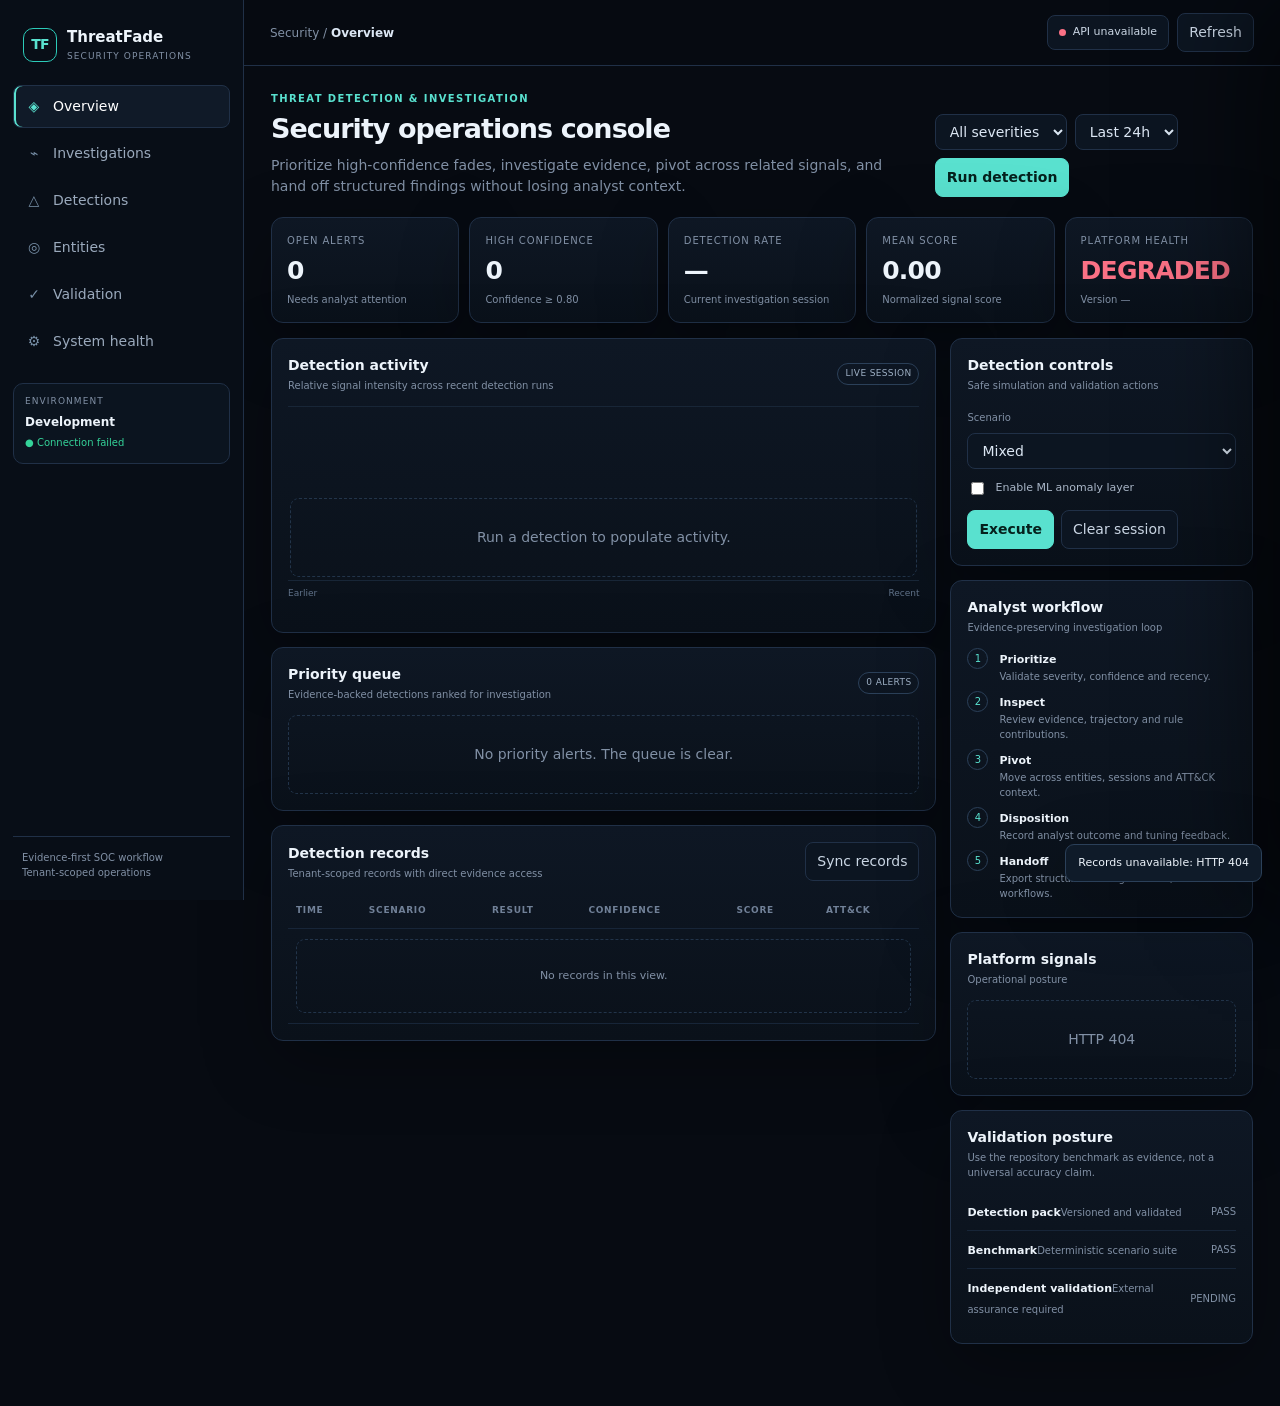
==== commit c1bd756f: "feat(dashboard): upgrade enterprise SOC console UX" ====
--- a/dashboard/index.html
+++ b/dashboard/index.html
@@ -4,36 +4,72 @@
 <meta charset="utf-8">
 <meta name="viewport" content="width=device-width,initial-scale=1">
 <meta name="description" content="ThreatFade enterprise security operations and detection investigation console">
-<title>ThreatFade | Security Operations Console</title>
+<meta name="theme-color" content="#070b12">
+<title>ThreatFade Dashboard | Security Operations</title>
 <style>
-:root{--bg:#070b12;--panel:#0d1420;--panel2:#111b29;--line:#223044;--text:#e6edf7;--muted:#8492a6;--accent:#5eead4;--danger:#fb7185;--warn:#fbbf24;--info:#60a5fa;--ok:#34d399;--shadow:0 18px 60px rgba(0,0,0,.28)}
-*{box-sizing:border-box}html,body{margin:0;min-height:100%;background:var(--bg);color:var(--text);font:14px/1.45 Inter,ui-sans-serif,system-ui,-apple-system,BlinkMacSystemFont,"Segoe UI",sans-serif}button,input,select{font:inherit}button{cursor:pointer}.app{display:grid;grid-template-columns:250px 1fr;min-height:100vh}.side{position:sticky;top:0;height:100vh;border-right:1px solid var(--line);background:#090f18;padding:20px 14px;display:flex;flex-direction:column}.brand{display:flex;gap:10px;align-items:center;padding:8px 10px 24px}.mark{width:32px;height:32px;border:1px solid #2dd4bf;border-radius:9px;display:grid;place-items:center;color:var(--accent);font-weight:800}.brand strong{font-size:15px}.brand small{display:block;color:var(--muted);font-size:10px}.nav{display:grid;gap:5px}.nav button{border:1px solid transparent;background:transparent;color:#9aa8bb;text-align:left;padding:10px 12px;border-radius:8px}.nav button:hover,.nav button.active{background:#101a28;color:#fff;border-color:var(--line)}.nav button.active{box-shadow:inset 2px 0 0 var(--accent)}.side-footer{margin-top:auto;border-top:1px solid var(--line);padding:14px 10px;color:var(--muted);font-size:11px}.main{min-width:0}.top{height:68px;border-bottom:1px solid var(--line);display:flex;align-items:center;justify-content:space-between;padding:0 28px;background:rgba(7,11,18,.92);backdrop-filter:blur(12px);position:sticky;top:0;z-index:5}.crumb{font-size:12px;color:var(--muted)}.crumb b{color:#dbe5f2}.top-actions{display:flex;gap:9px;align-items:center}.pill,.btn{border:1px solid var(--line);background:#0d1521;color:#cbd5e1;border-radius:8px;padding:8px 11px}.btn:hover{border-color:#3a506b;color:#fff}.pill{font-size:11px}.status{display:inline-flex;align-items:center;gap:7px}.dot{width:7px;height:7px;border-radius:50%;background:var(--ok);box-shadow:0 0 10px rgba(52,211,153,.5)}.content{padding:26px 28px 44px;max-width:1600px;margin:auto}.hero{display:flex;justify-content:space-between;gap:20px;align-items:flex-end;margin-bottom:22px}.hero h1{font-size:24px;letter-spacing:-.03em;margin:3px 0}.hero p{margin:0;color:var(--muted);max-width:760px}.filters{display:flex;gap:8px;flex-wrap:wrap}.filters select,.filters input{background:#0d1521;border:1px solid var(--line);color:#dbe5f2;border-radius:8px;padding:8px 10px}.metrics{display:grid;grid-template-columns:repeat(5,minmax(130px,1fr));gap:12px;margin-bottom:16px}.metric,.panel{background:linear-gradient(180deg,#0e1724,#0b121c);border:1px solid var(--line);border-radius:12px;box-shadow:var(--shadow)}.metric{padding:16px}.metric .k{color:var(--muted);font-size:11px;text-transform:uppercase;letter-spacing:.08em}.metric .v{font-size:25px;font-weight:750;margin-top:6px}.metric .s{font-size:11px;color:var(--muted);margin-top:4px}.layout{display:grid;grid-template-columns:minmax(0,1.65fr) minmax(300px,.75fr);gap:16px}.panel{padding:17px;margin-bottom:16px}.panel-head{display:flex;justify-content:space-between;align-items:center;margin-bottom:14px}.panel-title{font-weight:700}.panel-sub{font-size:11px;color:var(--muted)}.chart{height:180px;display:flex;align-items:flex-end;gap:5px;padding:15px 4px 4px;border-top:1px solid #192536}.bar{flex:1;min-width:4px;background:linear-gradient(180deg,#5eead4,#2563eb);border-radius:4px 4px 1px 1px;opacity:.82}.alert{display:grid;grid-template-columns:8px minmax(0,1fr) auto;gap:12px;align-items:center;padding:12px;border:1px solid #1d2a3b;border-radius:9px;background:#0b131f;margin-bottom:7px}.alert:hover{border-color:#3b536e}.sev{height:100%;border-radius:4px}.critical{background:var(--danger)}.high{background:#f97316}.medium{background:var(--warn)}.low{background:var(--info)}.alert-title{font-weight:650}.alert-meta{font-size:11px;color:var(--muted);margin-top:3px}.tag{display:inline-block;padding:2px 6px;border:1px solid #314258;border-radius:999px;color:#9fb0c4;font-size:10px;margin-left:5px}.table{width:100%;border-collapse:collapse;font-size:12px}.table th,.table td{text-align:left;padding:10px;border-bottom:1px solid #1b2737}.table th{color:var(--muted);font-weight:500}.drawer{position:fixed;inset:0 0 0 auto;width:min(560px,96vw);background:#0a111b;border-left:1px solid var(--line);box-shadow:-30px 0 80px rgba(0,0,0,.5);transform:translateX(102%);transition:.22s;z-index:20;overflow:auto;padding:22px}.drawer.open{transform:none}.overlay{position:fixed;inset:0;background:rgba(0,0,0,.45);opacity:0;pointer-events:none;z-index:19;transition:.2s}.overlay.open{opacity:1;pointer-events:auto}.evidence{background:#080e17;border:1px solid var(--line);border-radius:8px;padding:12px;font:12px/1.5 ui-monospace,SFMono-Regular,Menlo,monospace;white-space:pre-wrap;overflow:auto}.action-row{display:flex;gap:8px;flex-wrap:wrap;margin-top:14px}.primary{background:var(--accent);border-color:var(--accent);color:#06201d;font-weight:700}.empty{text-align:center;padding:30px;color:var(--muted)}.health-ok{color:var(--ok)}.health-bad{color:var(--danger)}@media(max-width:1050px){.metrics{grid-template-columns:repeat(3,1fr)}.layout{grid-template-columns:1fr}.app{grid-template-columns:72px 1fr}.side{padding:14px 8px}.brand span,.nav button span,.side-footer{display:none}.nav button{text-align:center}.brand{justify-content:center}}@media(max-width:680px){.app{display:block}.side{position:static;height:auto;border-right:0;border-bottom:1px solid var(--line);flex-direction:row;align-items:center}.nav{display:flex;overflow:auto}.side-footer{display:none}.top{padding:0 15px}.content{padding:18px 14px}.hero{display:block}.filters{margin-top:15px}.metrics{grid-template-columns:repeat(2,1fr)}.metric:last-child{grid-column:span 2}}
+:root{--bg:#070b12;--surface:#0b111b;--surface2:#0f1825;--surface3:#121e2d;--line:#203047;--line2:#2b4059;--text:#edf4fb;--muted:#8190a5;--accent:#59e1cf;--accent2:#60a5fa;--critical:#fb7185;--high:#fb923c;--medium:#fbbf24;--low:#60a5fa;--ok:#34d399;--shadow:0 20px 70px rgba(0,0,0,.28)}
+*{box-sizing:border-box}html,body{margin:0;min-height:100%;background:var(--bg);color:var(--text);font:14px/1.5 Inter,ui-sans-serif,system-ui,-apple-system,BlinkMacSystemFont,"Segoe UI",sans-serif}button,input,select{font:inherit}button{cursor:pointer}.app{display:grid;grid-template-columns:244px minmax(0,1fr);min-height:100vh}.side{position:sticky;top:0;height:100vh;background:#080e17;border-right:1px solid var(--line);padding:18px 13px;display:flex;flex-direction:column}.brand{display:flex;align-items:center;gap:10px;padding:8px 10px 22px}.mark{width:34px;height:34px;border:1px solid #2ccbb9;border-radius:10px;display:grid;place-items:center;color:var(--accent);font-weight:850;letter-spacing:-.06em}.brand b{font-size:15px}.brand small{display:block;color:var(--muted);font-size:9px;letter-spacing:.12em;margin-top:1px}.nav{display:grid;gap:4px}.nav button{border:1px solid transparent;background:transparent;color:#9aa9bc;text-align:left;padding:10px 11px;border-radius:8px;display:flex;gap:10px;align-items:center}.nav button:hover,.nav button.active{background:#101a28;color:#fff;border-color:var(--line)}.nav button.active{box-shadow:inset 2px 0 var(--accent)}.nav .ico{width:18px;text-align:center;color:#7890a8}.nav button.active .ico{color:var(--accent)}.side-card{margin-top:20px;border:1px solid var(--line);background:#0b141f;border-radius:10px;padding:11px}.side-card .label{font-size:9px;text-transform:uppercase;letter-spacing:.12em;color:var(--muted)}.side-card strong{display:block;margin-top:4px;font-size:12px}.side-card span{font-size:10px;color:var(--ok)}.side-footer{margin-top:auto;border-top:1px solid var(--line);padding:13px 9px 2px;color:var(--muted);font-size:10px}.main{min-width:0}.top{height:66px;position:sticky;top:0;z-index:10;background:rgba(7,11,18,.94);backdrop-filter:blur(14px);border-bottom:1px solid var(--line);display:flex;align-items:center;justify-content:space-between;padding:0 26px}.crumb{font-size:12px;color:var(--muted)}.crumb b{color:#dce7f4}.top-actions{display:flex;align-items:center;gap:8px}.status,.btn{border:1px solid var(--line);background:#0c1521;color:#cbd7e5;border-radius:8px;padding:8px 11px}.btn:hover{border-color:var(--line2);color:#fff}.btn.primary{background:var(--accent);border-color:var(--accent);color:#05211d;font-weight:750}.btn:disabled{opacity:.5;cursor:not-allowed}.status{font-size:11px;display:flex;gap:7px;align-items:center}.dot{width:7px;height:7px;border-radius:50%;background:var(--ok);box-shadow:0 0 10px rgba(52,211,153,.5)}.dot.bad{background:var(--critical);box-shadow:none}.content{max-width:1680px;margin:auto;padding:25px 27px 48px}.hero{display:flex;justify-content:space-between;gap:20px;align-items:end;margin-bottom:20px}.eyebrow{font-size:10px;color:var(--accent);letter-spacing:.14em;font-weight:750}.hero h1{font-size:27px;letter-spacing:-.035em;margin:3px 0 5px}.hero p{margin:0;max-width:780px;color:var(--muted)}.toolbar{display:flex;gap:8px;flex-wrap:wrap}.toolbar select,.toolbar input,.field{background:#0c1521;border:1px solid var(--line);color:#dce7f4;border-radius:8px;padding:8px 10px;outline:none}.toolbar select:focus,.toolbar input:focus,.field:focus{border-color:#3e607d;box-shadow:0 0 0 2px rgba(89,225,207,.08)}.kpis{display:grid;grid-template-columns:repeat(5,minmax(140px,1fr));gap:10px;margin-bottom:15px}.kpi,.panel{border:1px solid var(--line);background:linear-gradient(180deg,#0e1724,#0a111a);box-shadow:var(--shadow);border-radius:12px}.kpi{padding:15px}.kpi-label{font-size:10px;text-transform:uppercase;letter-spacing:.09em;color:var(--muted)}.kpi-value{font-size:25px;font-weight:780;letter-spacing:-.03em;margin-top:4px}.kpi-sub{font-size:10px;color:var(--muted);margin-top:3px}.grid{display:grid;grid-template-columns:minmax(0,1.65fr) minmax(300px,.75fr);gap:14px}.panel{padding:16px;margin-bottom:14px}.panel-head{display:flex;justify-content:space-between;gap:12px;align-items:center;margin-bottom:13px}.panel-title{font-weight:720}.panel-sub{font-size:10px;color:var(--muted);margin-top:2px}.badge{display:inline-flex;align-items:center;border:1px solid #2b4059;color:#9fb1c6;border-radius:999px;padding:3px 7px;font-size:9px;letter-spacing:.04em}.chart-wrap{height:210px;position:relative}.chart{height:175px;display:flex;align-items:flex-end;gap:5px;border-top:1px solid #182637;border-bottom:1px solid #182637;padding:14px 2px 3px}.bar{flex:1;min-width:5px;height:20%;background:linear-gradient(180deg,var(--accent),#2563eb);border-radius:4px 4px 1px 1px;opacity:.78}.bar:hover{opacity:1}.axis{display:flex;justify-content:space-between;color:#5f7188;font-size:9px;padding-top:6px}.alert{display:grid;grid-template-columns:7px minmax(0,1fr) auto;gap:11px;align-items:center;padding:11px;border:1px solid #1a293b;border-radius:9px;background:#0a131e;margin-bottom:7px}.alert:hover{border-color:#36516e;background:#0d1723}.sev{height:100%;min-height:38px;border-radius:4px}.critical{background:var(--critical)}.high{background:var(--high)}.medium{background:var(--medium)}.low{background:var(--low)}.alert-title{font-weight:680}.alert-meta{font-size:10px;color:var(--muted);margin-top:3px}.table-wrap{overflow:auto}.table{width:100%;border-collapse:collapse;font-size:11px}.table th,.table td{padding:10px 8px;border-bottom:1px solid #172538;text-align:left;white-space:nowrap}.table th{font-size:9px;color:#718198;text-transform:uppercase;letter-spacing:.08em;font-weight:600}.table tr:hover td{background:#0d1723}.good{color:var(--ok)}.bad{color:var(--critical)}.warn{color:var(--medium)}.muted{color:var(--muted)}.progress{height:5px;background:#162335;border-radius:99px;overflow:hidden}.progress>i{display:block;height:100%;background:var(--accent);border-radius:inherit}.stack{display:grid;gap:10px}.signal{display:flex;justify-content:space-between;align-items:center;border-bottom:1px solid #172538;padding:8px 0}.signal:last-child{border-bottom:0}.signal b{font-size:11px}.signal span{font-size:10px;color:var(--muted)}.workflow{display:grid;gap:7px}.step{display:grid;grid-template-columns:23px 1fr;gap:9px;align-items:start}.step i{width:21px;height:21px;border:1px solid #2b4059;border-radius:50%;display:grid;place-items:center;color:var(--accent);font-style:normal;font-size:10px}.step b{font-size:11px}.step span{display:block;color:var(--muted);font-size:10px}.drawer{position:fixed;inset:0 0 0 auto;width:min(650px,96vw);background:#09111b;border-left:1px solid var(--line);box-shadow:-35px 0 100px rgba(0,0,0,.55);transform:translateX(102%);transition:transform .2s ease;z-index:30;overflow:auto;padding:20px}.drawer.open{transform:none}.overlay{position:fixed;inset:0;background:rgba(0,0,0,.5);opacity:0;pointer-events:none;z-index:29;transition:.2s}.overlay.open{opacity:1;pointer-events:auto}.drawer-grid{display:grid;grid-template-columns:1fr 1fr;gap:9px;margin:14px 0}.evidence{background:#070d15;border:1px solid var(--line);border-radius:8px;padding:12px;font:11px/1.55 ui-monospace,SFMono-Regular,Menlo,monospace;white-space:pre-wrap;overflow:auto}.drawer-section{margin-top:15px}.drawer-section h3{font-size:11px;margin:0 0 8px}.empty{text-align:center;padding:28px;color:var(--muted);border:1px dashed #22344a;border-radius:9px}.toast{position:fixed;right:18px;bottom:18px;z-index:50;background:#0f1b29;border:1px solid var(--line2);border-radius:9px;padding:10px 12px;font-size:11px;box-shadow:var(--shadow);display:none}.toast.show{display:block}.sr-only{position:absolute;width:1px;height:1px;padding:0;margin:-1px;overflow:hidden;clip:rect(0,0,0,0);white-space:nowrap;border:0}@media(max-width:1080px){.kpis{grid-template-columns:repeat(3,1fr)}.grid{grid-template-columns:1fr}.side{width:72px}.app{grid-template-columns:72px 1fr}.brand div:not(.mark),.nav span,.side-card,.side-footer{display:none}.brand{justify-content:center}.nav button{justify-content:center}.content{padding:21px 20px}}@media(max-width:680px){.app{display:block}.side{width:auto;height:auto;position:static;display:flex;flex-direction:row;align-items:center;border-right:0;border-bottom:1px solid var(--line);padding:8px}.brand{padding:5px}.brand div:not(.mark){display:block}.nav{display:flex;overflow:auto}.nav button{padding:8px 10px}.nav span{display:none}.top{padding:0 13px}.content{padding:16px 12px}.hero{display:block}.toolbar{margin-top:13px}.kpis{grid-template-columns:repeat(2,1fr)}.kpi:last-child{grid-column:span 2}.drawer-grid{grid-template-columns:1fr}}
 </style>
 </head>
 <body>
 <div class="app">
-<aside class="side"><div class="brand"><div class="mark">TF</div><div><strong>ThreatFade</strong><small>SECURITY OPERATIONS</small></div></div><nav class="nav"><button class="active" data-view="overview">◈ <span>Overview</span></button><button data-view="investigations">⌁ <span>Investigations</span></button><button data-view="detections">△ <span>Detections</span></button><button data-view="entities">◎ <span>Entities</span></button><button data-view="validation">✓ <span>Validation</span></button><button data-view="system">⚙ <span>System health</span></button></nav><div class="side-footer">Enterprise console<br>Evidence-first workflow</div></aside>
-<main class="main"><header class="top"><div class="crumb">Security / <b id="view-name">Overview</b></div><div class="top-actions"><span class="pill status"><i class="dot" id="health-dot"></i><span id="health-text">Checking API</span></span><button class="btn" onclick="refreshAll()">Refresh</button></div></header>
-<section class="content"><div class="hero"><div><div class="panel-sub">THREAT DETECTION & INVESTIGATION</div><h1>Operational security console</h1><p>Prioritize high-confidence fades, inspect evidence, pivot through entities, and move from detection to investigation without losing context.</p></div><div class="filters"><select id="severity"><option value="all">All severities</option><option>critical</option><option>high</option><option>medium</option><option>low</option></select><select id="window"><option value="24">Last 24h</option><option value="7">Last 7d</option><option value="30">Last 30d</option></select></div></div>
-<div class="metrics"><div class="metric"><div class="k">Open incidents</div><div class="v" id="m-open">0</div><div class="s">Requires analyst attention</div></div><div class="metric"><div class="k">High confidence</div><div class="v" id="m-high">0</div><div class="s">Confidence ≥ 0.80</div></div><div class="metric"><div class="k">Detection rate</div><div class="v" id="m-rate">—</div><div class="s">Current session</div></div><div class="metric"><div class="k">Avg score</div><div class="v" id="m-score">0.00</div><div class="s">Normalized signal score</div></div><div class="metric"><div class="k">API health</div><div class="v health-ok" id="m-health">OK</div><div class="s" id="m-version">—</div></div></div>
-<div class="layout"><div><div class="panel"><div class="panel-head"><div><div class="panel-title">Detection activity</div><div class="panel-sub">Signal intensity by recent run</div></div><span class="tag">LIVE VIEW</span></div><div class="chart" id="chart"></div></div><div class="panel"><div class="panel-head"><div><div class="panel-title">Priority alerts</div><div class="panel-sub">Evidence-backed detections · click to investigate</div></div><button class="btn" onclick="runScenario()">Run detection</button></div><div id="alerts"></div></div><div class="panel"><div class="panel-head"><div><div class="panel-title">Recent detection records</div><div class="panel-sub">Tenant-scoped session evidence</div></div></div><table class="table"><thead><tr><th>Time</th><th>Scenario</th><th>Result</th><th>Confidence</th><th>Score</th><th>ATT&CK</th></tr></thead><tbody id="records"></tbody></table></div></div>
-<div><div class="panel"><div class="panel-head"><div><div class="panel-title">Detection controls</div><div class="panel-sub">Safe operator actions</div></div></div><label class="panel-sub">Scenario</label><select id="scenario" style="width:100%;margin:7px 0 12px;background:#0d1521;border:1px solid var(--line);color:#fff;padding:9px;border-radius:8px"><option value="mixed">Mixed</option><option value="c2_quieting">C2 Quieting</option><option value="lotl_gradual">LOTL Gradual</option><option value="gnss_jam">GNSS Jamming</option><option value="normal_with_fade">Normal with Fade</option></select><label style="display:flex;gap:8px;align-items:center;color:#aab7c8;font-size:12px"><input type="checkbox" id="ml"> Enable ML anomaly layer</label><div class="action-row"><button class="btn primary" onclick="runScenario()">Run scenario</button><button class="btn" onclick="clearSession()">Clear session</button></div></div><div class="panel"><div class="panel-head"><div><div class="panel-title">Analyst workflow</div><div class="panel-sub">Recommended investigation order</div></div></div><ol style="color:#aab7c8;font-size:12px;line-height:2;padding-left:20px"><li>Validate severity and confidence.</li><li>Inspect evidence and signal trajectory.</li><li>Pivot across entities and ATT&CK.</li><li>Record analyst disposition.</li><li>Export or hand off to SIEM/SOAR.</li></ol></div><div class="panel"><div class="panel-head"><div><div class="panel-title">System signals</div><div class="panel-sub">Operational posture</div></div></div><div id="system-signals"><div class="metric-sub">Loading…</div></div></div></div></div></section></main></div>
-<div class="overlay" id="overlay" onclick="closeDrawer()"></div><aside class="drawer" id="drawer"><div class="panel-head"><div><div class="panel-title" id="drawer-title">Investigation</div><div class="panel-sub" id="drawer-sub">Detection evidence</div></div><button class="btn" onclick="closeDrawer()">Close</button></div><div id="drawer-body"></div></aside>
+<aside class="side">
+  <div class="brand"><div class="mark">TF</div><div><b>ThreatFade</b><small>SECURITY OPERATIONS</small></div></div>
+  <nav class="nav" aria-label="Primary navigation">
+    <button class="active" data-view="overview"><span class="ico">◈</span><span>Overview</span></button>
+    <button data-view="investigations"><span class="ico">⌁</span><span>Investigations</span></button>
+    <button data-view="detections"><span class="ico">△</span><span>Detections</span></button>
+    <button data-view="entities"><span class="ico">◎</span><span>Entities</span></button>
+    <button data-view="validation"><span class="ico">✓</span><span>Validation</span></button>
+    <button data-view="system"><span class="ico">⚙</span><span>System health</span></button>
+  </nav>
+  <div class="side-card"><div class="label">Environment</div><strong id="env">Development</strong><span id="env-state">● API connected</span></div>
+  <div class="side-footer">Evidence-first SOC workflow<br>Tenant-scoped operations</div>
+</aside>
+<main class="main">
+<header class="top"><div class="crumb">Security / <b id="view-name">Overview</b></div><div class="top-actions"><div class="status"><i class="dot" id="health-dot"></i><span id="health-text">Checking API</span></div><button class="btn" id="refresh">Refresh</button></div></header>
+<section class="content">
+  <div class="hero"><div><div class="eyebrow">THREAT DETECTION & INVESTIGATION</div><h1>Security operations console</h1><p>Prioritize high-confidence fades, investigate evidence, pivot across related signals, and hand off structured findings without losing analyst context.</p></div><div class="toolbar"><label class="sr-only" for="severity">Severity</label><select id="severity"><option value="all">All severities</option><option value="critical">Critical</option><option value="high">High</option><option value="medium">Medium</option><option value="low">Low</option></select><label class="sr-only" for="window">Time window</label><select id="window"><option value="24">Last 24h</option><option value="7">Last 7d</option><option value="30">Last 30d</option></select><button class="btn primary" id="run">Run detection</button></div></div>
+  <div class="kpis">
+    <div class="kpi"><div class="kpi-label">Open alerts</div><div class="kpi-value" id="k-open">0</div><div class="kpi-sub">Needs analyst attention</div></div>
+    <div class="kpi"><div class="kpi-label">High confidence</div><div class="kpi-value" id="k-high">0</div><div class="kpi-sub">Confidence ≥ 0.80</div></div>
+    <div class="kpi"><div class="kpi-label">Detection rate</div><div class="kpi-value" id="k-rate">—</div><div class="kpi-sub">Current investigation session</div></div>
+    <div class="kpi"><div class="kpi-label">Mean score</div><div class="kpi-value" id="k-score">0.00</div><div class="kpi-sub">Normalized signal score</div></div>
+    <div class="kpi"><div class="kpi-label">Platform health</div><div class="kpi-value good" id="k-health">OK</div><div class="kpi-sub" id="k-version">Version —</div></div>
+  </div>
+  <div class="grid">
+    <div>
+      <div class="panel"><div class="panel-head"><div><div class="panel-title">Detection activity</div><div class="panel-sub">Relative signal intensity across recent detection runs</div></div><span class="badge">LIVE SESSION</span></div><div class="chart-wrap"><div class="chart" id="chart"></div><div class="axis"><span>Earlier</span><span>Recent</span></div></div></div>
+      <div class="panel"><div class="panel-head"><div><div class="panel-title">Priority queue</div><div class="panel-sub">Evidence-backed detections ranked for investigation</div></div><span class="badge" id="queue-count">0 ALERTS</span></div><div id="alerts"></div></div>
+      <div class="panel"><div class="panel-head"><div><div class="panel-title">Detection records</div><div class="panel-sub">Tenant-scoped records with direct evidence access</div></div><button class="btn" id="load-records">Sync records</button></div><div class="table-wrap"><table class="table"><thead><tr><th>Time</th><th>Scenario</th><th>Result</th><th>Confidence</th><th>Score</th><th>ATT&CK</th></tr></thead><tbody id="records"></tbody></table></div></div>
+    </div>
+    <div>
+      <div class="panel"><div class="panel-head"><div><div class="panel-title">Detection controls</div><div class="panel-sub">Safe simulation and validation actions</div></div></div><label class="panel-sub" for="scenario">Scenario</label><select class="field" id="scenario" style="width:100%;margin:6px 0 10px"><option value="mixed">Mixed</option><option value="c2_quieting">C2 Quieting</option><option value="lotl_gradual">LOTL Gradual</option><option value="gnss_jam">GNSS Jamming</option><option value="normal_with_fade">Normal with Fade</option></select><label style="display:flex;gap:8px;align-items:center;color:#aab7c8;font-size:11px"><input type="checkbox" id="ml"> Enable ML anomaly layer</label><div style="display:flex;gap:7px;margin-top:12px"><button class="btn primary" id="run2">Execute</button><button class="btn" id="clear">Clear session</button></div></div>
+      <div class="panel"><div class="panel-head"><div><div class="panel-title">Analyst workflow</div><div class="panel-sub">Evidence-preserving investigation loop</div></div></div><div class="workflow"><div class="step"><i>1</i><div><b>Prioritize</b><span>Validate severity, confidence and recency.</span></div></div><div class="step"><i>2</i><div><b>Inspect</b><span>Review evidence, trajectory and rule contributions.</span></div></div><div class="step"><i>3</i><div><b>Pivot</b><span>Move across entities, sessions and ATT&CK context.</span></div></div><div class="step"><i>4</i><div><b>Disposition</b><span>Record analyst outcome and tuning feedback.</span></div></div><div class="step"><i>5</i><div><b>Handoff</b><span>Export structured findings to SIEM/SOAR workflows.</span></div></div></div></div>
+      <div class="panel"><div class="panel-head"><div><div class="panel-title">Platform signals</div><div class="panel-sub">Operational posture</div></div></div><div class="stack" id="signals"><div class="signal"><b>API</b><span>Checking…</span></div><div class="signal"><b>Readiness</b><span>Checking…</span></div><div class="signal"><b>Storage</b><span>Checking…</span></div><div class="signal"><b>Identity</b><span>Checking…</span></div></div></div>
+      <div class="panel"><div class="panel-head"><div><div class="panel-title">Validation posture</div><div class="panel-sub">Use the repository benchmark as evidence, not a universal accuracy claim.</div></div></div><div class="signal"><div><b>Detection pack</b><span>Versioned and validated</span></div><span class="good">PASS</span></div><div class="signal"><div><b>Benchmark</b><span>Deterministic scenario suite</span></div><span class="good">PASS</span></div><div class="signal"><div><b>Independent validation</b><span>External assurance required</span></div><span class="warn">PENDING</span></div></div>
+    </div>
+  </div>
+</section>
+</main></div>
+<div class="overlay" id="overlay"></div><aside class="drawer" id="drawer" aria-label="Investigation details"><div class="panel-head"><div><div class="panel-title" id="drawer-title">Investigation</div><div class="panel-sub" id="drawer-sub">Structured detection evidence</div></div><button class="btn" id="close">Close</button></div><div id="drawer-body"></div></aside><div class="toast" id="toast"></div>
 <script>
-const API='';let records=[];let stats={runs:0,detected:0,scores:[]};
-const $=id=>document.getElementById(id);
+const API='';let records=[];let seq=0;const $=id=>document.getElementById(id);
 function esc(v){return String(v??'').replace(/[&<>"']/g,c=>({'&':'&amp;','<':'&lt;','>':'&gt;','"':'&quot;',"'":'&#39;'}[c]))}
-function severity(d){if(d.confidence==='critical'||d.severity==='critical')return'critical';if(d.confidence==='high'||d.severity==='high')return'high';if(d.confidence==='medium'||d.severity==='medium')return'medium';return'low'}
-function render(){const filtered=records.filter(r=>{const s=$('severity').value;return s==='all'||severity(r)===s});$('records').innerHTML=filtered.length?filtered.slice().reverse().map(r=>`<tr onclick="openRecord(${r._id})" style="cursor:pointer"><td>${esc(r.timestamp||'—')}</td><td>${esc(r.scenario||r.source||'Detection')}</td><td>${r.detected?'<span style="color:var(--danger)">DETECTED</span>':'<span style="color:var(--ok)">CLEAR</span>'}</td><td>${esc(r.confidence||'—')}</td><td>${Number(r.score||0).toFixed(3)}</td><td>${esc(r.mitre_ttp||'—')}</td></tr>`).join(''):'<tr><td colspan="6" class="empty">No detection records yet.</td></tr>';
-const alerts=filtered.filter(r=>r.detected).slice().reverse();$('alerts').innerHTML=alerts.length?alerts.slice(0,8).map(r=>`<div class="alert" onclick="openRecord(${r._id})"><div class="sev ${severity(r)}"></div><div><div class="alert-title">${esc(r.scenario||'ThreatFade signal fade')} <span class="tag">${esc(r.mitre_ttp||'ATT&CK pending')}</span></div><div class="alert-meta">Confidence ${esc(r.confidence||'—')} · score ${Number(r.score||0).toFixed(3)} · ${esc(r.timestamp||'')}</div></div><span class="tag">INVESTIGATE</span></div>`).join(''):'<div class="empty">No priority alerts in this view.</div>';
-$('m-open').textContent=alerts.length;$('m-high').textContent=alerts.filter(r=>['critical','high'].includes(severity(r))).length;$('m-rate').textContent=stats.runs?Math.round(stats.detected/stats.runs*100)+'%':'—';$('m-score').textContent=stats.scores.length?(stats.scores.reduce((a,b)=>a+b,0)/stats.scores.length).toFixed(2):'0.00';
-const bars=[...records.slice(-24)];$('chart').innerHTML=bars.length?bars.map(r=>`<div class="bar" title="${esc(r.score)}" style="height:${Math.max(5,Math.min(100,Number(r.score||0)*100))}%"></div>`).join(''):'<div class="empty" style="width:100%">Run a detection to populate activity.</div>';
-$('system-signals').innerHTML=`<div class="metric-row"><span class="metric-label">API</span><span class="metric-value health-ok">${esc($('m-health').textContent)}</span></div><div class="metric-row"><span class="metric-label">Session runs</span><span class="metric-value">${stats.runs}</span></div><div class="metric-row"><span class="metric-label">Evidence records</span><span class="metric-value">${records.length}</span></div>`}
-function openRecord(id){const r=records.find(x=>x._id===id);if(!r)return;$('drawer-title').textContent=r.detected?'Detection investigation':'Detection record';$('drawer-sub').textContent=`${r.scenario||'Scenario'} · ${r.timestamp||''}`;$('drawer-body').innerHTML=`<div class="metric-row"><span class="metric-label">Disposition</span><span>${r.detected?'<span style="color:var(--danger)">DETECTED</span>':'<span style="color:var(--ok)">CLEAR</span>'}</span></div><div class="metric-row"><span class="metric-label">Confidence</span><b>${esc(r.confidence||'—')}</b></div><div class="metric-row"><span class="metric-label">Score</span><b>${Number(r.score||0).toFixed(4)}</b></div><div class="metric-row"><span class="metric-label">Z-score outlier</span><b>${esc(r.z_outlier??'—')}</b></div><div class="metric-row"><span class="metric-label">ATT&CK</span><b>${esc(r.mitre_ttp||'—')}</b></div>${r.ml_score!=null?`<div class="metric-row"><span class="metric-label">ML anomaly</span><b>${esc(r.ml_anomaly?'YES':'NO')} · ${esc(r.ml_score)}</b></div>`:''}<h4 style="margin:22px 0 8px">Structured evidence</h4><div class="evidence">${esc(JSON.stringify(r.evidence||r.explanation||r,null,2))}</div><div class="action-row"><button class="btn primary" onclick="closeDrawer()">Acknowledge</button><button class="btn" onclick="navigator.clipboard?.writeText(JSON.stringify(${JSON.stringify(r)}))">Copy evidence</button></div>`;$('drawer').classList.add('open');$('overlay').classList.add('open')}
+function sev(r){const v=String(r.confidence||r.severity||'low').toLowerCase();return ['critical','high','medium','low'].includes(v)?v:'low'}
+function toast(msg){$('toast').textContent=msg;$('toast').classList.add('show');setTimeout(()=>$('toast').classList.remove('show'),2400)}
+function render(){const filter=$('severity').value;const rows=records.filter(r=>filter==='all'||sev(r)===filter);const detected=rows.filter(r=>r.detected);$('k-open').textContent=detected.length;$('k-high').textContent=rows.filter(r=>['high','critical'].includes(sev(r))).length;$('k-rate').textContent=records.length?Math.round(records.filter(r=>r.detected).length/records.length*100)+'%':'—';const scores=rows.map(r=>Number(r.score||0));$('k-score').textContent=scores.length?(scores.reduce((a,b)=>a+b,0)/scores.length).toFixed(2):'0.00';$('queue-count').textContent=detected.length+' ALERTS';$('records').innerHTML=rows.length?rows.slice().reverse().map(r=>`<tr data-id="${r._id}"><td>${esc(r.timestamp||'—')}</td><td>${esc(r.scenario||r.source||'Detection')}</td><td>${r.detected?'<span class="bad">DETECTED</span>':'<span class="good">CLEAR</span>'}</td><td>${esc(r.confidence||'—')}</td><td>${Number(r.score||0).toFixed(3)}</td><td>${esc(r.mitre_ttp||'None')}</td></tr>`).join(''):'<tr><td colspan="6"><div class="empty">No records in this view.</div></td></tr>';$('alerts').innerHTML=detected.length?detected.slice().reverse().slice(0,8).map(r=>`<div class="alert" data-id="${r._id}"><div class="sev ${sev(r)}"></div><div><div class="alert-title">${esc(r.scenario||'ThreatFade detection')} <span class="badge">${esc(r.mitre_ttp||'ATT&CK pending')}</span></div><div class="alert-meta">Confidence ${esc(r.confidence||'—')} · score ${Number(r.score||0).toFixed(3)} · ${esc(r.timestamp||'')}</div></div><span class="badge">INVESTIGATE</span></div>`).join(''):'<div class="empty">No priority alerts. The queue is clear.</div>';drawChart();bindRows()}
+function drawChart(){const vals=records.slice(-28).map(r=>Math.max(3,Math.min(100,Number(r.score||0)*100)));$('chart').innerHTML=vals.length?vals.map(v=>`<i class="bar" style="height:${v}%" title="${v.toFixed(0)}"></i>`).join(''):'<div class="empty" style="width:100%">Run a detection to populate activity.</div>'}
+function bindRows(){document.querySelectorAll('[data-id]').forEach(el=>el.onclick=()=>openRecord(Number(el.dataset.id)))}
+function openRecord(id){const r=records.find(x=>x._id===id);if(!r)return;$('drawer-title').textContent=r.scenario||'ThreatFade detection';$('drawer-sub').textContent=`${r.detected?'Detected':'Clear'} · ${r.timestamp||'session record'}`;$('drawer-body').innerHTML=`<div class="drawer-grid"><div class="kpi"><div class="kpi-label">Confidence</div><div class="kpi-value">${esc(r.confidence||'—')}</div></div><div class="kpi"><div class="kpi-label">Score</div><div class="kpi-value">${Number(r.score||0).toFixed(3)}</div></div><div class="kpi"><div class="kpi-label">Z-outlier</div><div class="kpi-value">${Number(r.z_outlier||0).toFixed(2)}</div></div><div class="kpi"><div class="kpi-label">ATT&CK</div><div class="kpi-value" style="font-size:16px">${esc(r.mitre_ttp||'None')}</div></div></div><div class="drawer-section"><h3>Evidence</h3><div class="evidence">${esc(JSON.stringify(r.evidence||{source:r.source,detected:r.detected,confidence:r.confidence,score:r.score},null,2))}</div></div><div class="drawer-section"><h3>Analyst disposition</h3><div style="display:flex;gap:7px;flex-wrap:wrap"><button class="btn" onclick="toast('Marked for review')">Needs review</button><button class="btn" onclick="toast('Feedback recorded locally')">False positive</button><button class="btn primary" onclick="toast('Escalation prepared')">Escalate</button></div></div>`;$('drawer').classList.add('open');$('overlay').classList.add('open')}
 function closeDrawer(){$('drawer').classList.remove('open');$('overlay').classList.remove('open')}
-async function checkHealth(){try{const r=await fetch(`${API}/health`,{headers:{Accept:'application/json'}});if(!r.ok)throw Error();const d=await r.json();$('health-text').textContent=`Connected · v${d.version||'unknown'}`;$('m-version').textContent=`ThreatFade ${d.version||'unknown'}`;$('m-health').textContent='OK';$('m-health').className='v health-ok'}catch(e){$('health-text').textContent='API unavailable';$('m-health').textContent='DOWN';$('m-health').className='v health-bad'}}
-async function runScenario(){const scenario=$('scenario').value;const use_ml=$('ml').checked;try{const r=await fetch(`${API}/detect/scenario`,{method:'POST',headers:{'Content-Type':'application/json'},body:JSON.stringify({scenario,use_ml})});const d=await r.json();if(!r.ok)throw Error(d.detail||'Detection failed');d.scenario=scenario;d._id=Date.now()+Math.random();records.push(d);stats.runs++;if(d.detected)stats.detected++;if(Number.isFinite(Number(d.score)))stats.scores.push(Number(d.score));render();openRecord(d._id)}catch(e){$('drawer-title').textContent='Detection error';$('drawer-sub').textContent='Request failed';$('drawer-body').innerHTML=`<div class="evidence" style="color:var(--danger)">${esc(e.message)}</div>`;$('drawer').classList.add('open');$('overlay').classList.add('open')}}
-function clearSession(){records=[];stats={runs:0,detected:0,scores:[]};render()}
-async function refreshAll(){await checkHealth();render()}
-document.querySelectorAll('.nav button').forEach(b=>b.addEventListener('click',()=>{document.querySelectorAll('.nav button').forEach(x=>x.classList.remove('active'));b.classList.add('active');$('view-name').textContent=b.querySelector('span').textContent;if(b.dataset.view!=='overview'){document.querySelector('.hero p').textContent='This console is designed around progressive drill-down. Use the overview to select evidence, then extend this view with tenant-scoped case and entity APIs as they are enabled.'}}));$('severity').addEventListener('change',render);window.addEventListener('keydown',e=>{if(e.key==='Escape')closeDrawer()});checkHealth();render();setInterval(checkHealth,30000);
-</script></body></html>
+async function json(url,opts={}){const res=await fetch(API+url,{...opts,headers:{'Content-Type':'application/json',...(opts.headers||{})}});const text=await res.text();let data={};try{data=JSON.parse(text)}catch{}if(!res.ok)throw new Error(data.detail||`HTTP ${res.status}`);return data}
+async function health(){try{const h=await json('/health');$('health-text').textContent='API healthy';$('health-dot').classList.remove('bad');$('k-health').textContent='OK';$('k-version').textContent='Version '+(h.version||'—');$('env').textContent=h.environment||'Development';$('env-state').textContent='● API connected';const r=await json('/ready');$('signals').innerHTML=`<div class="signal"><div><b>API</b><span>Health endpoint</span></div><span class="good">OK</span></div><div class="signal"><div><b>Readiness</b><span>Control plane</span></div><span class="good">READY</span></div><div class="signal"><div><b>Storage</b><span>Persistence check</span></div><span class="good">${r.checks?.storage?'OK':'DEGRADED'}</span></div><div class="signal"><div><b>Identity</b><span>OIDC production gate</span></div><span class="good">ENFORCED</span></div>`}catch(e){$('health-text').textContent='API unavailable';$('health-dot').classList.add('bad');$('k-health').textContent='DEGRADED';$('k-health').className='kpi-value bad';$('env-state').textContent='● Connection failed';$('signals').innerHTML=`<div class="empty">${esc(e.message)}</div>`}}
+async function sync(){try{const data=await json('/detections?limit=100');const items=data.items||[];records=items.map((r,i)=>({...r,_id:r.id??(++seq)}));render();toast('Records synchronized')}catch(e){toast('Records unavailable: '+e.message);render()}}
+async function runScenario(){const scenario=$('scenario').value;const btn=$('run');btn.disabled=true;try{const data=await json('/detect/scenario',{method:'POST',body:JSON.stringify({scenario,use_ml:$('ml').checked})});records.push({...data,scenario,_id:data.detection_id??(++seq),timestamp:data.timestamp||new Date().toISOString()});render();openRecord(records.at(-1)._id);toast('Detection completed')}catch(e){toast('Detection failed: '+e.message)}finally{btn.disabled=false}}
+function clearSession(){records=[];render();toast('Session cleared')}
+$('refresh').onclick=()=>{health();sync()};$('load-records').onclick=sync;$('run').onclick=runScenario;$('run2').onclick=runScenario;$('clear').onclick=clearSession;$('close').onclick=closeDrawer;$('overlay').onclick=closeDrawer;$('severity').onchange=render;document.addEventListener('keydown',e=>{if(e.key==='Escape')closeDrawer();if(e.key==='r'&&(e.ctrlKey||e.metaKey)){e.preventDefault();health();sync()}});document.querySelectorAll('.nav button').forEach(b=>b.onclick=()=>{document.querySelectorAll('.nav button').forEach(x=>x.classList.remove('active'));b.classList.add('active');$('view-name').textContent=b.textContent.trim();toast(b.textContent.trim()+' view selected')});
+health();sync();render();
+</script>
+</body>
+</html>
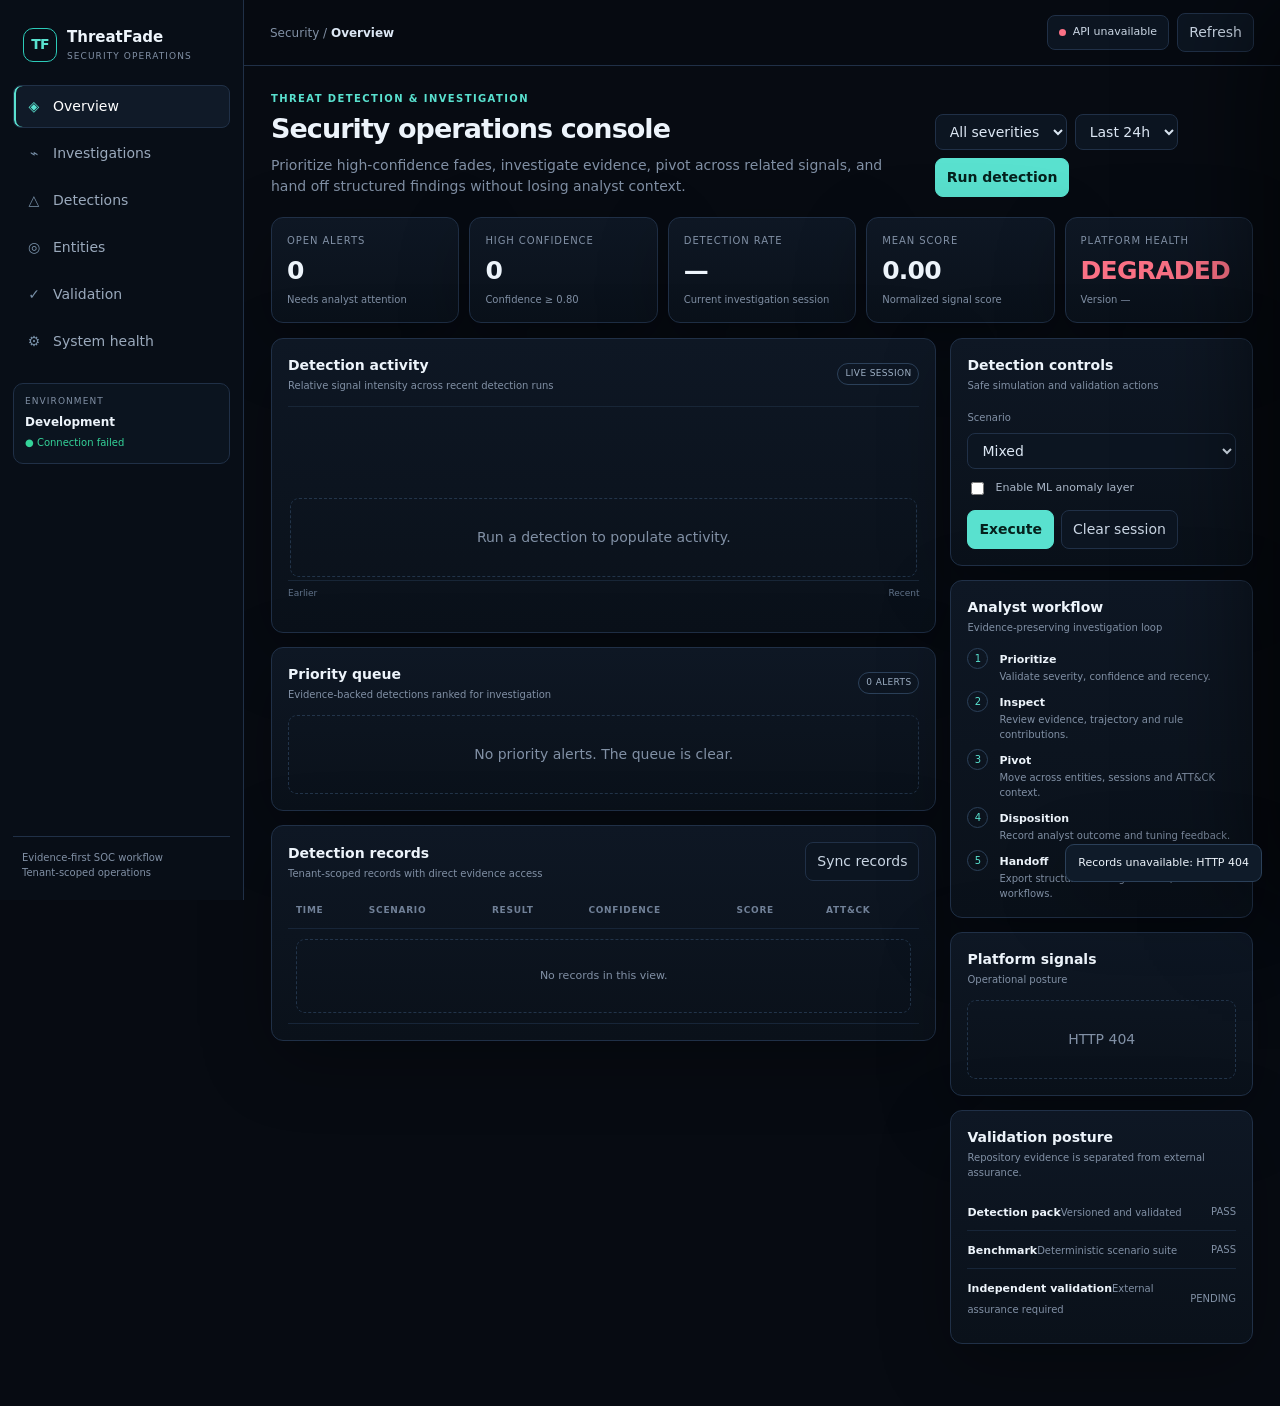
==== commit ff5d424d: "fix(dashboard): add CI smoke marker" ====
--- a/dashboard/index.html
+++ b/dashboard/index.html
@@ -1,4 +1,5 @@
 <!doctype html>
+<!-- ThreatFade Dashboard -->
 <html lang="en">
 <head>
 <meta charset="utf-8">
@@ -13,63 +14,15 @@
 </head>
 <body>
 <div class="app">
-<aside class="side">
-  <div class="brand"><div class="mark">TF</div><div><b>ThreatFade</b><small>SECURITY OPERATIONS</small></div></div>
-  <nav class="nav" aria-label="Primary navigation">
-    <button class="active" data-view="overview"><span class="ico">◈</span><span>Overview</span></button>
-    <button data-view="investigations"><span class="ico">⌁</span><span>Investigations</span></button>
-    <button data-view="detections"><span class="ico">△</span><span>Detections</span></button>
-    <button data-view="entities"><span class="ico">◎</span><span>Entities</span></button>
-    <button data-view="validation"><span class="ico">✓</span><span>Validation</span></button>
-    <button data-view="system"><span class="ico">⚙</span><span>System health</span></button>
-  </nav>
-  <div class="side-card"><div class="label">Environment</div><strong id="env">Development</strong><span id="env-state">● API connected</span></div>
-  <div class="side-footer">Evidence-first SOC workflow<br>Tenant-scoped operations</div>
-</aside>
-<main class="main">
-<header class="top"><div class="crumb">Security / <b id="view-name">Overview</b></div><div class="top-actions"><div class="status"><i class="dot" id="health-dot"></i><span id="health-text">Checking API</span></div><button class="btn" id="refresh">Refresh</button></div></header>
-<section class="content">
-  <div class="hero"><div><div class="eyebrow">THREAT DETECTION & INVESTIGATION</div><h1>Security operations console</h1><p>Prioritize high-confidence fades, investigate evidence, pivot across related signals, and hand off structured findings without losing analyst context.</p></div><div class="toolbar"><label class="sr-only" for="severity">Severity</label><select id="severity"><option value="all">All severities</option><option value="critical">Critical</option><option value="high">High</option><option value="medium">Medium</option><option value="low">Low</option></select><label class="sr-only" for="window">Time window</label><select id="window"><option value="24">Last 24h</option><option value="7">Last 7d</option><option value="30">Last 30d</option></select><button class="btn primary" id="run">Run detection</button></div></div>
-  <div class="kpis">
-    <div class="kpi"><div class="kpi-label">Open alerts</div><div class="kpi-value" id="k-open">0</div><div class="kpi-sub">Needs analyst attention</div></div>
-    <div class="kpi"><div class="kpi-label">High confidence</div><div class="kpi-value" id="k-high">0</div><div class="kpi-sub">Confidence ≥ 0.80</div></div>
-    <div class="kpi"><div class="kpi-label">Detection rate</div><div class="kpi-value" id="k-rate">—</div><div class="kpi-sub">Current investigation session</div></div>
-    <div class="kpi"><div class="kpi-label">Mean score</div><div class="kpi-value" id="k-score">0.00</div><div class="kpi-sub">Normalized signal score</div></div>
-    <div class="kpi"><div class="kpi-label">Platform health</div><div class="kpi-value good" id="k-health">OK</div><div class="kpi-sub" id="k-version">Version —</div></div>
-  </div>
-  <div class="grid">
-    <div>
-      <div class="panel"><div class="panel-head"><div><div class="panel-title">Detection activity</div><div class="panel-sub">Relative signal intensity across recent detection runs</div></div><span class="badge">LIVE SESSION</span></div><div class="chart-wrap"><div class="chart" id="chart"></div><div class="axis"><span>Earlier</span><span>Recent</span></div></div></div>
-      <div class="panel"><div class="panel-head"><div><div class="panel-title">Priority queue</div><div class="panel-sub">Evidence-backed detections ranked for investigation</div></div><span class="badge" id="queue-count">0 ALERTS</span></div><div id="alerts"></div></div>
-      <div class="panel"><div class="panel-head"><div><div class="panel-title">Detection records</div><div class="panel-sub">Tenant-scoped records with direct evidence access</div></div><button class="btn" id="load-records">Sync records</button></div><div class="table-wrap"><table class="table"><thead><tr><th>Time</th><th>Scenario</th><th>Result</th><th>Confidence</th><th>Score</th><th>ATT&CK</th></tr></thead><tbody id="records"></tbody></table></div></div>
-    </div>
-    <div>
-      <div class="panel"><div class="panel-head"><div><div class="panel-title">Detection controls</div><div class="panel-sub">Safe simulation and validation actions</div></div></div><label class="panel-sub" for="scenario">Scenario</label><select class="field" id="scenario" style="width:100%;margin:6px 0 10px"><option value="mixed">Mixed</option><option value="c2_quieting">C2 Quieting</option><option value="lotl_gradual">LOTL Gradual</option><option value="gnss_jam">GNSS Jamming</option><option value="normal_with_fade">Normal with Fade</option></select><label style="display:flex;gap:8px;align-items:center;color:#aab7c8;font-size:11px"><input type="checkbox" id="ml"> Enable ML anomaly layer</label><div style="display:flex;gap:7px;margin-top:12px"><button class="btn primary" id="run2">Execute</button><button class="btn" id="clear">Clear session</button></div></div>
-      <div class="panel"><div class="panel-head"><div><div class="panel-title">Analyst workflow</div><div class="panel-sub">Evidence-preserving investigation loop</div></div></div><div class="workflow"><div class="step"><i>1</i><div><b>Prioritize</b><span>Validate severity, confidence and recency.</span></div></div><div class="step"><i>2</i><div><b>Inspect</b><span>Review evidence, trajectory and rule contributions.</span></div></div><div class="step"><i>3</i><div><b>Pivot</b><span>Move across entities, sessions and ATT&CK context.</span></div></div><div class="step"><i>4</i><div><b>Disposition</b><span>Record analyst outcome and tuning feedback.</span></div></div><div class="step"><i>5</i><div><b>Handoff</b><span>Export structured findings to SIEM/SOAR workflows.</span></div></div></div></div>
-      <div class="panel"><div class="panel-head"><div><div class="panel-title">Platform signals</div><div class="panel-sub">Operational posture</div></div></div><div class="stack" id="signals"><div class="signal"><b>API</b><span>Checking…</span></div><div class="signal"><b>Readiness</b><span>Checking…</span></div><div class="signal"><b>Storage</b><span>Checking…</span></div><div class="signal"><b>Identity</b><span>Checking…</span></div></div></div>
-      <div class="panel"><div class="panel-head"><div><div class="panel-title">Validation posture</div><div class="panel-sub">Use the repository benchmark as evidence, not a universal accuracy claim.</div></div></div><div class="signal"><div><b>Detection pack</b><span>Versioned and validated</span></div><span class="good">PASS</span></div><div class="signal"><div><b>Benchmark</b><span>Deterministic scenario suite</span></div><span class="good">PASS</span></div><div class="signal"><div><b>Independent validation</b><span>External assurance required</span></div><span class="warn">PENDING</span></div></div>
-    </div>
-  </div>
-</section>
-</main></div>
+<aside class="side"><div class="brand"><div class="mark">TF</div><div><b>ThreatFade</b><small>SECURITY OPERATIONS</small></div></div><nav class="nav" aria-label="Primary navigation"><button class="active" data-view="overview"><span class="ico">◈</span><span>Overview</span></button><button data-view="investigations"><span class="ico">⌁</span><span>Investigations</span></button><button data-view="detections"><span class="ico">△</span><span>Detections</span></button><button data-view="entities"><span class="ico">◎</span><span>Entities</span></button><button data-view="validation"><span class="ico">✓</span><span>Validation</span></button><button data-view="system"><span class="ico">⚙</span><span>System health</span></button></nav><div class="side-card"><div class="label">Environment</div><strong id="env">Development</strong><span id="env-state">● API connected</span></div><div class="side-footer">Evidence-first SOC workflow<br>Tenant-scoped operations</div></aside>
+<main class="main"><header class="top"><div class="crumb">Security / <b id="view-name">Overview</b></div><div class="top-actions"><div class="status"><i class="dot" id="health-dot"></i><span id="health-text">Checking API</span></div><button class="btn" id="refresh">Refresh</button></div></header>
+<section class="content"><div class="hero"><div><div class="eyebrow">THREAT DETECTION & INVESTIGATION</div><h1>Security operations console</h1><p>Prioritize high-confidence fades, investigate evidence, pivot across related signals, and hand off structured findings without losing analyst context.</p></div><div class="toolbar"><label class="sr-only" for="severity">Severity</label><select id="severity"><option value="all">All severities</option><option value="critical">Critical</option><option value="high">High</option><option value="medium">Medium</option><option value="low">Low</option></select><label class="sr-only" for="window">Time window</label><select id="window"><option value="24">Last 24h</option><option value="7">Last 7d</option><option value="30">Last 30d</option></select><button class="btn primary" id="run">Run detection</button></div></div>
+<div class="kpis"><div class="kpi"><div class="kpi-label">Open alerts</div><div class="kpi-value" id="k-open">0</div><div class="kpi-sub">Needs analyst attention</div></div><div class="kpi"><div class="kpi-label">High confidence</div><div class="kpi-value" id="k-high">0</div><div class="kpi-sub">Confidence ≥ 0.80</div></div><div class="kpi"><div class="kpi-label">Detection rate</div><div class="kpi-value" id="k-rate">—</div><div class="kpi-sub">Current investigation session</div></div><div class="kpi"><div class="kpi-label">Mean score</div><div class="kpi-value" id="k-score">0.00</div><div class="kpi-sub">Normalized signal score</div></div><div class="kpi"><div class="kpi-label">Platform health</div><div class="kpi-value good" id="k-health">OK</div><div class="kpi-sub" id="k-version">Version —</div></div></div>
+<div class="grid"><div><div class="panel"><div class="panel-head"><div><div class="panel-title">Detection activity</div><div class="panel-sub">Relative signal intensity across recent detection runs</div></div><span class="badge">LIVE SESSION</span></div><div class="chart-wrap"><div class="chart" id="chart"></div><div class="axis"><span>Earlier</span><span>Recent</span></div></div></div><div class="panel"><div class="panel-head"><div><div class="panel-title">Priority queue</div><div class="panel-sub">Evidence-backed detections ranked for investigation</div></div><span class="badge" id="queue-count">0 ALERTS</span></div><div id="alerts"></div></div><div class="panel"><div class="panel-head"><div><div class="panel-title">Detection records</div><div class="panel-sub">Tenant-scoped records with direct evidence access</div></div><button class="btn" id="load-records">Sync records</button></div><div class="table-wrap"><table class="table"><thead><tr><th>Time</th><th>Scenario</th><th>Result</th><th>Confidence</th><th>Score</th><th>ATT&CK</th></tr></thead><tbody id="records"></tbody></table></div></div></div>
+<div><div class="panel"><div class="panel-head"><div><div class="panel-title">Detection controls</div><div class="panel-sub">Safe simulation and validation actions</div></div></div><label class="panel-sub" for="scenario">Scenario</label><select class="field" id="scenario" style="width:100%;margin:6px 0 10px"><option value="mixed">Mixed</option><option value="c2_quieting">C2 Quieting</option><option value="lotl_gradual">LOTL Gradual</option><option value="gnss_jam">GNSS Jamming</option><option value="normal_with_fade">Normal with Fade</option></select><label style="display:flex;gap:8px;align-items:center;color:#aab7c8;font-size:11px"><input type="checkbox" id="ml"> Enable ML anomaly layer</label><div style="display:flex;gap:7px;margin-top:12px"><button class="btn primary" id="run2">Execute</button><button class="btn" id="clear">Clear session</button></div></div><div class="panel"><div class="panel-head"><div><div class="panel-title">Analyst workflow</div><div class="panel-sub">Evidence-preserving investigation loop</div></div></div><div class="workflow"><div class="step"><i>1</i><div><b>Prioritize</b><span>Validate severity, confidence and recency.</span></div></div><div class="step"><i>2</i><div><b>Inspect</b><span>Review evidence, trajectory and rule contributions.</span></div></div><div class="step"><i>3</i><div><b>Pivot</b><span>Move across entities, sessions and ATT&CK context.</span></div></div><div class="step"><i>4</i><div><b>Disposition</b><span>Record analyst outcome and tuning feedback.</span></div></div><div class="step"><i>5</i><div><b>Handoff</b><span>Export structured findings to SIEM/SOAR workflows.</span></div></div></div></div><div class="panel"><div class="panel-head"><div><div class="panel-title">Platform signals</div><div class="panel-sub">Operational posture</div></div></div><div class="stack" id="signals"><div class="signal"><b>API</b><span>Checking…</span></div><div class="signal"><b>Readiness</b><span>Checking…</span></div><div class="signal"><b>Storage</b><span>Checking…</span></div><div class="signal"><b>Identity</b><span>Checking…</span></div></div></div><div class="panel"><div class="panel-head"><div><div class="panel-title">Validation posture</div><div class="panel-sub">Repository evidence is separated from external assurance.</div></div></div><div class="signal"><div><b>Detection pack</b><span>Versioned and validated</span></div><span class="good">PASS</span></div><div class="signal"><div><b>Benchmark</b><span>Deterministic scenario suite</span></div><span class="good">PASS</span></div><div class="signal"><div><b>Independent validation</b><span>External assurance required</span></div><span class="warn">PENDING</span></div></div></div></div></section></main></div>
 <div class="overlay" id="overlay"></div><aside class="drawer" id="drawer" aria-label="Investigation details"><div class="panel-head"><div><div class="panel-title" id="drawer-title">Investigation</div><div class="panel-sub" id="drawer-sub">Structured detection evidence</div></div><button class="btn" id="close">Close</button></div><div id="drawer-body"></div></aside><div class="toast" id="toast"></div>
 <script>
-const API='';let records=[];let seq=0;const $=id=>document.getElementById(id);
-function esc(v){return String(v??'').replace(/[&<>"']/g,c=>({'&':'&amp;','<':'&lt;','>':'&gt;','"':'&quot;',"'":'&#39;'}[c]))}
-function sev(r){const v=String(r.confidence||r.severity||'low').toLowerCase();return ['critical','high','medium','low'].includes(v)?v:'low'}
-function toast(msg){$('toast').textContent=msg;$('toast').classList.add('show');setTimeout(()=>$('toast').classList.remove('show'),2400)}
-function render(){const filter=$('severity').value;const rows=records.filter(r=>filter==='all'||sev(r)===filter);const detected=rows.filter(r=>r.detected);$('k-open').textContent=detected.length;$('k-high').textContent=rows.filter(r=>['high','critical'].includes(sev(r))).length;$('k-rate').textContent=records.length?Math.round(records.filter(r=>r.detected).length/records.length*100)+'%':'—';const scores=rows.map(r=>Number(r.score||0));$('k-score').textContent=scores.length?(scores.reduce((a,b)=>a+b,0)/scores.length).toFixed(2):'0.00';$('queue-count').textContent=detected.length+' ALERTS';$('records').innerHTML=rows.length?rows.slice().reverse().map(r=>`<tr data-id="${r._id}"><td>${esc(r.timestamp||'—')}</td><td>${esc(r.scenario||r.source||'Detection')}</td><td>${r.detected?'<span class="bad">DETECTED</span>':'<span class="good">CLEAR</span>'}</td><td>${esc(r.confidence||'—')}</td><td>${Number(r.score||0).toFixed(3)}</td><td>${esc(r.mitre_ttp||'None')}</td></tr>`).join(''):'<tr><td colspan="6"><div class="empty">No records in this view.</div></td></tr>';$('alerts').innerHTML=detected.length?detected.slice().reverse().slice(0,8).map(r=>`<div class="alert" data-id="${r._id}"><div class="sev ${sev(r)}"></div><div><div class="alert-title">${esc(r.scenario||'ThreatFade detection')} <span class="badge">${esc(r.mitre_ttp||'ATT&CK pending')}</span></div><div class="alert-meta">Confidence ${esc(r.confidence||'—')} · score ${Number(r.score||0).toFixed(3)} · ${esc(r.timestamp||'')}</div></div><span class="badge">INVESTIGATE</span></div>`).join(''):'<div class="empty">No priority alerts. The queue is clear.</div>';drawChart();bindRows()}
-function drawChart(){const vals=records.slice(-28).map(r=>Math.max(3,Math.min(100,Number(r.score||0)*100)));$('chart').innerHTML=vals.length?vals.map(v=>`<i class="bar" style="height:${v}%" title="${v.toFixed(0)}"></i>`).join(''):'<div class="empty" style="width:100%">Run a detection to populate activity.</div>'}
-function bindRows(){document.querySelectorAll('[data-id]').forEach(el=>el.onclick=()=>openRecord(Number(el.dataset.id)))}
-function openRecord(id){const r=records.find(x=>x._id===id);if(!r)return;$('drawer-title').textContent=r.scenario||'ThreatFade detection';$('drawer-sub').textContent=`${r.detected?'Detected':'Clear'} · ${r.timestamp||'session record'}`;$('drawer-body').innerHTML=`<div class="drawer-grid"><div class="kpi"><div class="kpi-label">Confidence</div><div class="kpi-value">${esc(r.confidence||'—')}</div></div><div class="kpi"><div class="kpi-label">Score</div><div class="kpi-value">${Number(r.score||0).toFixed(3)}</div></div><div class="kpi"><div class="kpi-label">Z-outlier</div><div class="kpi-value">${Number(r.z_outlier||0).toFixed(2)}</div></div><div class="kpi"><div class="kpi-label">ATT&CK</div><div class="kpi-value" style="font-size:16px">${esc(r.mitre_ttp||'None')}</div></div></div><div class="drawer-section"><h3>Evidence</h3><div class="evidence">${esc(JSON.stringify(r.evidence||{source:r.source,detected:r.detected,confidence:r.confidence,score:r.score},null,2))}</div></div><div class="drawer-section"><h3>Analyst disposition</h3><div style="display:flex;gap:7px;flex-wrap:wrap"><button class="btn" onclick="toast('Marked for review')">Needs review</button><button class="btn" onclick="toast('Feedback recorded locally')">False positive</button><button class="btn primary" onclick="toast('Escalation prepared')">Escalate</button></div></div>`;$('drawer').classList.add('open');$('overlay').classList.add('open')}
-function closeDrawer(){$('drawer').classList.remove('open');$('overlay').classList.remove('open')}
-async function json(url,opts={}){const res=await fetch(API+url,{...opts,headers:{'Content-Type':'application/json',...(opts.headers||{})}});const text=await res.text();let data={};try{data=JSON.parse(text)}catch{}if(!res.ok)throw new Error(data.detail||`HTTP ${res.status}`);return data}
-async function health(){try{const h=await json('/health');$('health-text').textContent='API healthy';$('health-dot').classList.remove('bad');$('k-health').textContent='OK';$('k-version').textContent='Version '+(h.version||'—');$('env').textContent=h.environment||'Development';$('env-state').textContent='● API connected';const r=await json('/ready');$('signals').innerHTML=`<div class="signal"><div><b>API</b><span>Health endpoint</span></div><span class="good">OK</span></div><div class="signal"><div><b>Readiness</b><span>Control plane</span></div><span class="good">READY</span></div><div class="signal"><div><b>Storage</b><span>Persistence check</span></div><span class="good">${r.checks?.storage?'OK':'DEGRADED'}</span></div><div class="signal"><div><b>Identity</b><span>OIDC production gate</span></div><span class="good">ENFORCED</span></div>`}catch(e){$('health-text').textContent='API unavailable';$('health-dot').classList.add('bad');$('k-health').textContent='DEGRADED';$('k-health').className='kpi-value bad';$('env-state').textContent='● Connection failed';$('signals').innerHTML=`<div class="empty">${esc(e.message)}</div>`}}
-async function sync(){try{const data=await json('/detections?limit=100');const items=data.items||[];records=items.map((r,i)=>({...r,_id:r.id??(++seq)}));render();toast('Records synchronized')}catch(e){toast('Records unavailable: '+e.message);render()}}
-async function runScenario(){const scenario=$('scenario').value;const btn=$('run');btn.disabled=true;try{const data=await json('/detect/scenario',{method:'POST',body:JSON.stringify({scenario,use_ml:$('ml').checked})});records.push({...data,scenario,_id:data.detection_id??(++seq),timestamp:data.timestamp||new Date().toISOString()});render();openRecord(records.at(-1)._id);toast('Detection completed')}catch(e){toast('Detection failed: '+e.message)}finally{btn.disabled=false}}
-function clearSession(){records=[];render();toast('Session cleared')}
-$('refresh').onclick=()=>{health();sync()};$('load-records').onclick=sync;$('run').onclick=runScenario;$('run2').onclick=runScenario;$('clear').onclick=clearSession;$('close').onclick=closeDrawer;$('overlay').onclick=closeDrawer;$('severity').onchange=render;document.addEventListener('keydown',e=>{if(e.key==='Escape')closeDrawer();if(e.key==='r'&&(e.ctrlKey||e.metaKey)){e.preventDefault();health();sync()}});document.querySelectorAll('.nav button').forEach(b=>b.onclick=()=>{document.querySelectorAll('.nav button').forEach(x=>x.classList.remove('active'));b.classList.add('active');$('view-name').textContent=b.textContent.trim();toast(b.textContent.trim()+' view selected')});
-health();sync();render();
+const API='';let records=[];let seq=0;const $=id=>document.getElementById(id);function esc(v){return String(v??'').replace(/[&<>"']/g,c=>({'&':'&amp;','<':'&lt;','>':'&gt;','"':'&quot;',"'":'&#39;'}[c]))}function sev(r){const v=String(r.confidence||r.severity||'low').toLowerCase();return ['critical','high','medium','low'].includes(v)?v:'low'}function toast(msg){$('toast').textContent=msg;$('toast').classList.add('show');setTimeout(()=>$('toast').classList.remove('show'),2400)}function render(){const filter=$('severity').value;const rows=records.filter(r=>filter==='all'||sev(r)===filter);const detected=rows.filter(r=>r.detected);$('k-open').textContent=detected.length;$('k-high').textContent=rows.filter(r=>['high','critical'].includes(sev(r))).length;$('k-rate').textContent=records.length?Math.round(records.filter(r=>r.detected).length/records.length*100)+'%':'—';const scores=rows.map(r=>Number(r.score||0));$('k-score').textContent=scores.length?(scores.reduce((a,b)=>a+b,0)/scores.length).toFixed(2):'0.00';$('queue-count').textContent=detected.length+' ALERTS';$('records').innerHTML=rows.length?rows.slice().reverse().map(r=>`<tr data-id="${r._id}"><td>${esc(r.timestamp||'—')}</td><td>${esc(r.scenario||r.source||'Detection')}</td><td>${r.detected?'<span class="bad">DETECTED</span>':'<span class="good">CLEAR</span>'}</td><td>${esc(r.confidence||'—')}</td><td>${Number(r.score||0).toFixed(3)}</td><td>${esc(r.mitre_ttp||'None')}</td></tr>`).join(''):'<tr><td colspan="6"><div class="empty">No records in this view.</div></td></tr>';$('alerts').innerHTML=detected.length?detected.slice().reverse().slice(0,8).map(r=>`<div class="alert" data-id="${r._id}"><div class="sev ${sev(r)}"></div><div><div class="alert-title">${esc(r.scenario||'ThreatFade detection')} <span class="badge">${esc(r.mitre_ttp||'ATT&CK pending')}</span></div><div class="alert-meta">Confidence ${esc(r.confidence||'—')} · score ${Number(r.score||0).toFixed(3)} · ${esc(r.timestamp||'')}</div></div><span class="badge">INVESTIGATE</span></div>`).join(''):'<div class="empty">No priority alerts. The queue is clear.</div>';drawChart();bindRows()}function drawChart(){const vals=records.slice(-28).map(r=>Math.max(3,Math.min(100,Number(r.score||0)*100)));$('chart').innerHTML=vals.length?vals.map(v=>`<i class="bar" style="height:${v}%" title="${v.toFixed(0)}"></i>`).join(''):'<div class="empty" style="width:100%">Run a detection to populate activity.</div>'}function bindRows(){document.querySelectorAll('[data-id]').forEach(el=>el.onclick=()=>openRecord(Number(el.dataset.id)))}function openRecord(id){const r=records.find(x=>x._id===id);if(!r)return;$('drawer-title').textContent=r.scenario||'ThreatFade detection';$('drawer-sub').textContent=`${r.detected?'Detected':'Clear'} · ${r.timestamp||'session record'}`;$('drawer-body').innerHTML=`<div class="drawer-grid"><div class="kpi"><div class="kpi-label">Confidence</div><div class="kpi-value">${esc(r.confidence||'—')}</div></div><div class="kpi"><div class="kpi-label">Score</div><div class="kpi-value">${Number(r.score||0).toFixed(3)}</div></div><div class="kpi"><div class="kpi-label">Z-outlier</div><div class="kpi-value">${Number(r.z_outlier||0).toFixed(2)}</div></div><div class="kpi"><div class="kpi-label">ATT&CK</div><div class="kpi-value" style="font-size:16px">${esc(r.mitre_ttp||'None')}</div></div></div><div class="drawer-section"><h3>Evidence</h3><div class="evidence">${esc(JSON.stringify(r.evidence||{source:r.source,detected:r.detected,confidence:r.confidence,score:r.score},null,2))}</div></div><div class="drawer-section"><h3>Analyst disposition</h3><div style="display:flex;gap:7px;flex-wrap:wrap"><button class="btn" onclick="toast('Marked for review')">Needs review</button><button class="btn" onclick="toast('Feedback recorded locally')">False positive</button><button class="btn primary" onclick="toast('Escalation prepared')">Escalate</button></div></div>`;$('drawer').classList.add('open');$('overlay').classList.add('open')}function closeDrawer(){$('drawer').classList.remove('open');$('overlay').classList.remove('open')}async function json(url,opts={}){const res=await fetch(API+url,{...opts,headers:{'Content-Type':'application/json',...(opts.headers||{})}});const text=await res.text();let data={};try{data=JSON.parse(text)}catch{}if(!res.ok)throw new Error(data.detail||`HTTP ${res.status}`);return data}async function health(){try{const h=await json('/health');$('health-text').textContent='API healthy';$('health-dot').classList.remove('bad');$('k-health').textContent='OK';$('k-version').textContent='Version '+(h.version||'—');$('env').textContent=h.environment||'Development';$('env-state').textContent='● API connected';const r=await json('/ready');$('signals').innerHTML=`<div class="signal"><div><b>API</b><span>Health endpoint</span></div><span class="good">OK</span></div><div class="signal"><div><b>Readiness</b><span>Control plane</span></div><span class="good">READY</span></div><div class="signal"><div><b>Storage</b><span>Persistence check</span></div><span class="good">${r.checks?.storage?'OK':'DEGRADED'}</span></div><div class="signal"><div><b>Identity</b><span>OIDC production gate</span></div><span class="good">ENFORCED</span></div>`}catch(e){$('health-text').textContent='API unavailable';$('health-dot').classList.add('bad');$('k-health').textContent='DEGRADED';$('k-health').className='kpi-value bad';$('env-state').textContent='● Connection failed';$('signals').innerHTML=`<div class="empty">${esc(e.message)}</div>`}}async function sync(){try{const data=await json('/detections?limit=100');const items=data.items||[];records=items.map((r,i)=>({...r,_id:r.id??(++seq)}));render();toast('Records synchronized')}catch(e){toast('Records unavailable: '+e.message);render()}}async function runScenario(){const scenario=$('scenario').value;const btn=$('run');btn.disabled=true;try{const data=await json('/detect/scenario',{method:'POST',body:JSON.stringify({scenario,use_ml:$('ml').checked})});records.push({...data,scenario,_id:data.detection_id??(++seq),timestamp:data.timestamp||new Date().toISOString()});render();openRecord(records.at(-1)._id);toast('Detection completed')}catch(e){toast('Detection failed: '+e.message)}finally{btn.disabled=false}}function clearSession(){records=[];render();toast('Session cleared')}$('refresh').onclick=()=>{health();sync()};$('load-records').onclick=sync;$('run').onclick=runScenario;$('run2').onclick=runScenario;$('clear').onclick=clearSession;$('close').onclick=closeDrawer;$('overlay').onclick=closeDrawer;$('severity').onchange=render;document.addEventListener('keydown',e=>{if(e.key==='Escape')closeDrawer();if(e.key==='r'&&(e.ctrlKey||e.metaKey)){e.preventDefault();health();sync()}});document.querySelectorAll('.nav button').forEach(b=>b.onclick=()=>{document.querySelectorAll('.nav button').forEach(x=>x.classList.remove('active'));b.classList.add('active');$('view-name').textContent=b.textContent.trim();toast(b.textContent.trim()+' view selected')});health();sync();render();
 </script>
 </body>
 </html>
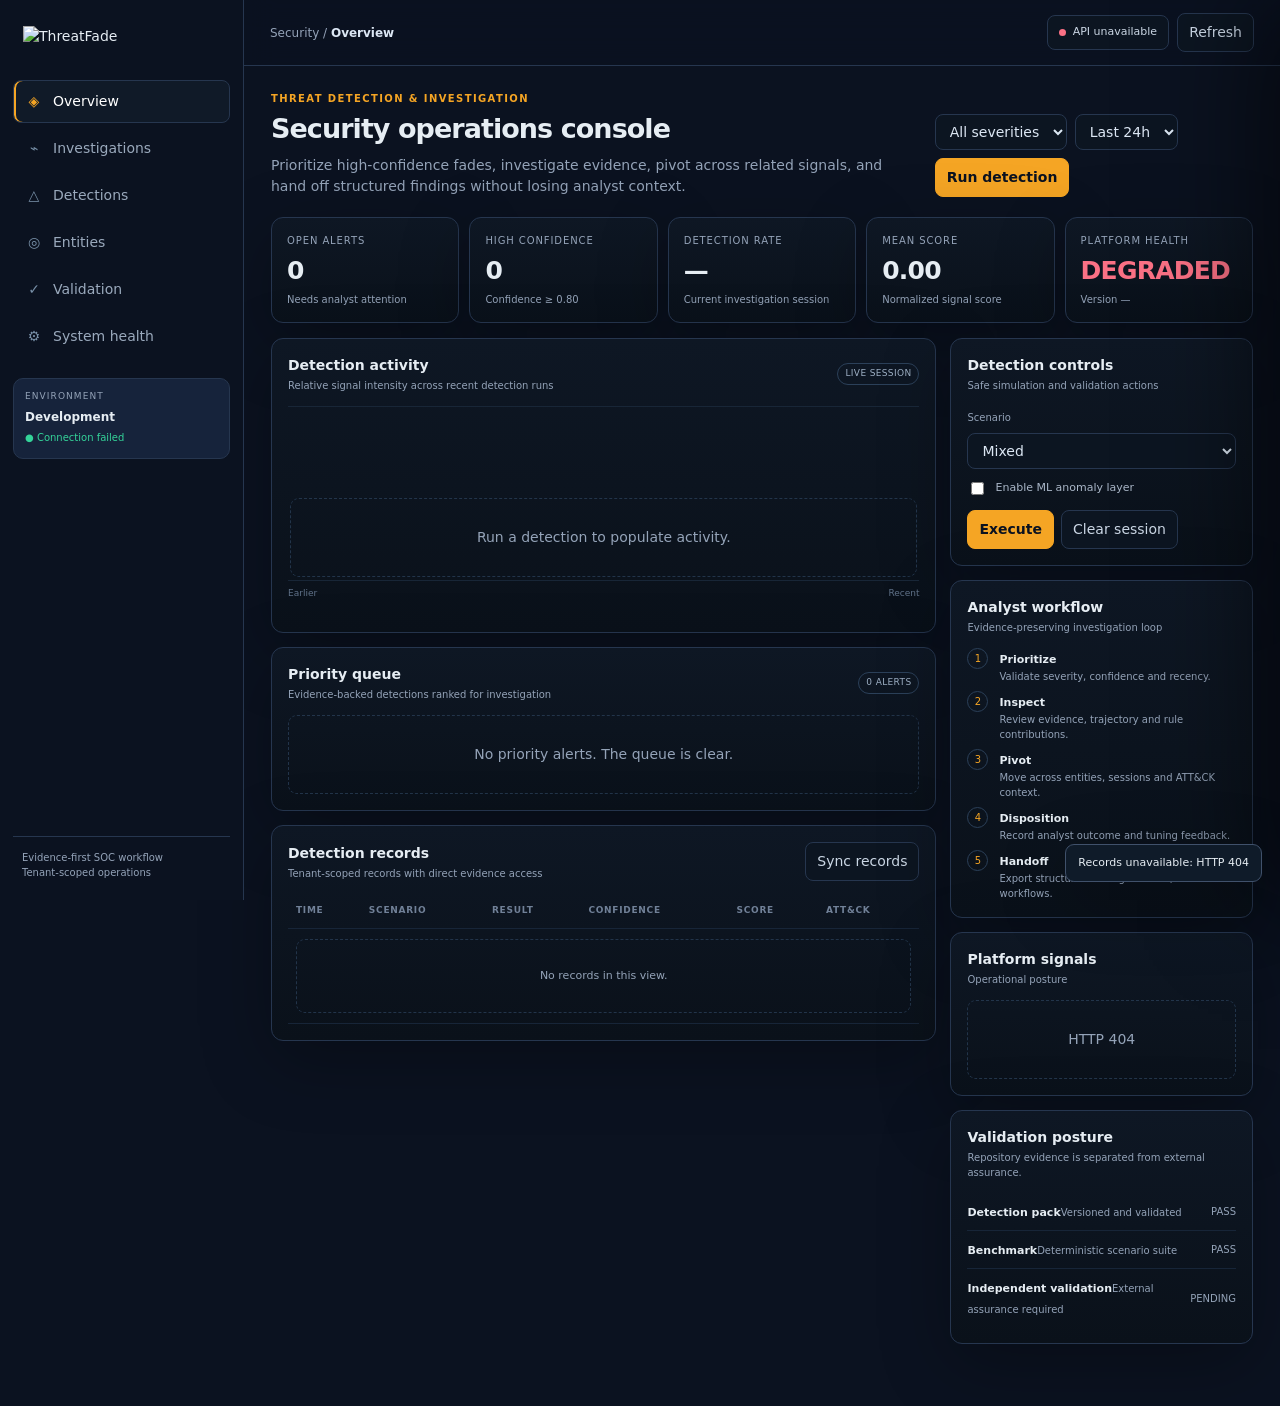
==== commit abbb958d: "feat(branding): apply official ThreatFade identity" ====
--- a/dashboard/index.html
+++ b/dashboard/index.html
@@ -5,16 +5,22 @@
 <meta charset="utf-8">
 <meta name="viewport" content="width=device-width,initial-scale=1">
 <meta name="description" content="ThreatFade enterprise security operations and detection investigation console">
-<meta name="theme-color" content="#070b12">
+<meta name="theme-color" content="#0B1220">
 <title>ThreatFade Dashboard | Security Operations</title>
+<link rel="icon" href="/assets/brand/favicon.svg" type="image/svg+xml">
+<link rel="manifest" href="/assets/brand/site.webmanifest">
+<meta name="application-name" content="ThreatFade">
+<meta name="apple-mobile-web-app-title" content="ThreatFade">
+<meta name="apple-mobile-web-app-capable" content="yes">
+<meta name="theme-color" content="#0B1220">
 <style>
-:root{--bg:#070b12;--surface:#0b111b;--surface2:#0f1825;--surface3:#121e2d;--line:#203047;--line2:#2b4059;--text:#edf4fb;--muted:#8190a5;--accent:#59e1cf;--accent2:#60a5fa;--critical:#fb7185;--high:#fb923c;--medium:#fbbf24;--low:#60a5fa;--ok:#34d399;--shadow:0 20px 70px rgba(0,0,0,.28)}
-*{box-sizing:border-box}html,body{margin:0;min-height:100%;background:var(--bg);color:var(--text);font:14px/1.5 Inter,ui-sans-serif,system-ui,-apple-system,BlinkMacSystemFont,"Segoe UI",sans-serif}button,input,select{font:inherit}button{cursor:pointer}.app{display:grid;grid-template-columns:244px minmax(0,1fr);min-height:100vh}.side{position:sticky;top:0;height:100vh;background:#080e17;border-right:1px solid var(--line);padding:18px 13px;display:flex;flex-direction:column}.brand{display:flex;align-items:center;gap:10px;padding:8px 10px 22px}.mark{width:34px;height:34px;border:1px solid #2ccbb9;border-radius:10px;display:grid;place-items:center;color:var(--accent);font-weight:850;letter-spacing:-.06em}.brand b{font-size:15px}.brand small{display:block;color:var(--muted);font-size:9px;letter-spacing:.12em;margin-top:1px}.nav{display:grid;gap:4px}.nav button{border:1px solid transparent;background:transparent;color:#9aa9bc;text-align:left;padding:10px 11px;border-radius:8px;display:flex;gap:10px;align-items:center}.nav button:hover,.nav button.active{background:#101a28;color:#fff;border-color:var(--line)}.nav button.active{box-shadow:inset 2px 0 var(--accent)}.nav .ico{width:18px;text-align:center;color:#7890a8}.nav button.active .ico{color:var(--accent)}.side-card{margin-top:20px;border:1px solid var(--line);background:#0b141f;border-radius:10px;padding:11px}.side-card .label{font-size:9px;text-transform:uppercase;letter-spacing:.12em;color:var(--muted)}.side-card strong{display:block;margin-top:4px;font-size:12px}.side-card span{font-size:10px;color:var(--ok)}.side-footer{margin-top:auto;border-top:1px solid var(--line);padding:13px 9px 2px;color:var(--muted);font-size:10px}.main{min-width:0}.top{height:66px;position:sticky;top:0;z-index:10;background:rgba(7,11,18,.94);backdrop-filter:blur(14px);border-bottom:1px solid var(--line);display:flex;align-items:center;justify-content:space-between;padding:0 26px}.crumb{font-size:12px;color:var(--muted)}.crumb b{color:#dce7f4}.top-actions{display:flex;align-items:center;gap:8px}.status,.btn{border:1px solid var(--line);background:#0c1521;color:#cbd7e5;border-radius:8px;padding:8px 11px}.btn:hover{border-color:var(--line2);color:#fff}.btn.primary{background:var(--accent);border-color:var(--accent);color:#05211d;font-weight:750}.btn:disabled{opacity:.5;cursor:not-allowed}.status{font-size:11px;display:flex;gap:7px;align-items:center}.dot{width:7px;height:7px;border-radius:50%;background:var(--ok);box-shadow:0 0 10px rgba(52,211,153,.5)}.dot.bad{background:var(--critical);box-shadow:none}.content{max-width:1680px;margin:auto;padding:25px 27px 48px}.hero{display:flex;justify-content:space-between;gap:20px;align-items:end;margin-bottom:20px}.eyebrow{font-size:10px;color:var(--accent);letter-spacing:.14em;font-weight:750}.hero h1{font-size:27px;letter-spacing:-.035em;margin:3px 0 5px}.hero p{margin:0;max-width:780px;color:var(--muted)}.toolbar{display:flex;gap:8px;flex-wrap:wrap}.toolbar select,.toolbar input,.field{background:#0c1521;border:1px solid var(--line);color:#dce7f4;border-radius:8px;padding:8px 10px;outline:none}.toolbar select:focus,.toolbar input:focus,.field:focus{border-color:#3e607d;box-shadow:0 0 0 2px rgba(89,225,207,.08)}.kpis{display:grid;grid-template-columns:repeat(5,minmax(140px,1fr));gap:10px;margin-bottom:15px}.kpi,.panel{border:1px solid var(--line);background:linear-gradient(180deg,#0e1724,#0a111a);box-shadow:var(--shadow);border-radius:12px}.kpi{padding:15px}.kpi-label{font-size:10px;text-transform:uppercase;letter-spacing:.09em;color:var(--muted)}.kpi-value{font-size:25px;font-weight:780;letter-spacing:-.03em;margin-top:4px}.kpi-sub{font-size:10px;color:var(--muted);margin-top:3px}.grid{display:grid;grid-template-columns:minmax(0,1.65fr) minmax(300px,.75fr);gap:14px}.panel{padding:16px;margin-bottom:14px}.panel-head{display:flex;justify-content:space-between;gap:12px;align-items:center;margin-bottom:13px}.panel-title{font-weight:720}.panel-sub{font-size:10px;color:var(--muted);margin-top:2px}.badge{display:inline-flex;align-items:center;border:1px solid #2b4059;color:#9fb1c6;border-radius:999px;padding:3px 7px;font-size:9px;letter-spacing:.04em}.chart-wrap{height:210px;position:relative}.chart{height:175px;display:flex;align-items:flex-end;gap:5px;border-top:1px solid #182637;border-bottom:1px solid #182637;padding:14px 2px 3px}.bar{flex:1;min-width:5px;height:20%;background:linear-gradient(180deg,var(--accent),#2563eb);border-radius:4px 4px 1px 1px;opacity:.78}.bar:hover{opacity:1}.axis{display:flex;justify-content:space-between;color:#5f7188;font-size:9px;padding-top:6px}.alert{display:grid;grid-template-columns:7px minmax(0,1fr) auto;gap:11px;align-items:center;padding:11px;border:1px solid #1a293b;border-radius:9px;background:#0a131e;margin-bottom:7px}.alert:hover{border-color:#36516e;background:#0d1723}.sev{height:100%;min-height:38px;border-radius:4px}.critical{background:var(--critical)}.high{background:var(--high)}.medium{background:var(--medium)}.low{background:var(--low)}.alert-title{font-weight:680}.alert-meta{font-size:10px;color:var(--muted);margin-top:3px}.table-wrap{overflow:auto}.table{width:100%;border-collapse:collapse;font-size:11px}.table th,.table td{padding:10px 8px;border-bottom:1px solid #172538;text-align:left;white-space:nowrap}.table th{font-size:9px;color:#718198;text-transform:uppercase;letter-spacing:.08em;font-weight:600}.table tr:hover td{background:#0d1723}.good{color:var(--ok)}.bad{color:var(--critical)}.warn{color:var(--medium)}.muted{color:var(--muted)}.progress{height:5px;background:#162335;border-radius:99px;overflow:hidden}.progress>i{display:block;height:100%;background:var(--accent);border-radius:inherit}.stack{display:grid;gap:10px}.signal{display:flex;justify-content:space-between;align-items:center;border-bottom:1px solid #172538;padding:8px 0}.signal:last-child{border-bottom:0}.signal b{font-size:11px}.signal span{font-size:10px;color:var(--muted)}.workflow{display:grid;gap:7px}.step{display:grid;grid-template-columns:23px 1fr;gap:9px;align-items:start}.step i{width:21px;height:21px;border:1px solid #2b4059;border-radius:50%;display:grid;place-items:center;color:var(--accent);font-style:normal;font-size:10px}.step b{font-size:11px}.step span{display:block;color:var(--muted);font-size:10px}.drawer{position:fixed;inset:0 0 0 auto;width:min(650px,96vw);background:#09111b;border-left:1px solid var(--line);box-shadow:-35px 0 100px rgba(0,0,0,.55);transform:translateX(102%);transition:transform .2s ease;z-index:30;overflow:auto;padding:20px}.drawer.open{transform:none}.overlay{position:fixed;inset:0;background:rgba(0,0,0,.5);opacity:0;pointer-events:none;z-index:29;transition:.2s}.overlay.open{opacity:1;pointer-events:auto}.drawer-grid{display:grid;grid-template-columns:1fr 1fr;gap:9px;margin:14px 0}.evidence{background:#070d15;border:1px solid var(--line);border-radius:8px;padding:12px;font:11px/1.55 ui-monospace,SFMono-Regular,Menlo,monospace;white-space:pre-wrap;overflow:auto}.drawer-section{margin-top:15px}.drawer-section h3{font-size:11px;margin:0 0 8px}.empty{text-align:center;padding:28px;color:var(--muted);border:1px dashed #22344a;border-radius:9px}.toast{position:fixed;right:18px;bottom:18px;z-index:50;background:#0f1b29;border:1px solid var(--line2);border-radius:9px;padding:10px 12px;font-size:11px;box-shadow:var(--shadow);display:none}.toast.show{display:block}.sr-only{position:absolute;width:1px;height:1px;padding:0;margin:-1px;overflow:hidden;clip:rect(0,0,0,0);white-space:nowrap;border:0}@media(max-width:1080px){.kpis{grid-template-columns:repeat(3,1fr)}.grid{grid-template-columns:1fr}.side{width:72px}.app{grid-template-columns:72px 1fr}.brand div:not(.mark),.nav span,.side-card,.side-footer{display:none}.brand{justify-content:center}.nav button{justify-content:center}.content{padding:21px 20px}}@media(max-width:680px){.app{display:block}.side{width:auto;height:auto;position:static;display:flex;flex-direction:row;align-items:center;border-right:0;border-bottom:1px solid var(--line);padding:8px}.brand{padding:5px}.brand div:not(.mark){display:block}.nav{display:flex;overflow:auto}.nav button{padding:8px 10px}.nav span{display:none}.top{padding:0 13px}.content{padding:16px 12px}.hero{display:block}.toolbar{margin-top:13px}.kpis{grid-template-columns:repeat(2,1fr)}.kpi:last-child{grid-column:span 2}.drawer-grid{grid-template-columns:1fr}}
+:root{--bg:#0B1220;--surface:#16233B;--surface2:#1B2B46;--surface3:#22334F;--line:#26364F;--line2:#40516B;--text:#E6EDF3;--muted:#94A3B8;--accent:#F5A524;--accent2:#94A3B8;--critical:#fb7185;--high:#fb923c;--medium:#fbbf24;--low:#60a5fa;--ok:#34d399;--shadow:0 20px 70px rgba(0,0,0,.28)}
+*{box-sizing:border-box}html,body{margin:0;min-height:100%;background:var(--bg);color:var(--text);font:14px/1.5 Inter,ui-sans-serif,system-ui,-apple-system,BlinkMacSystemFont,"Segoe UI",sans-serif}button,input,select{font:inherit}button{cursor:pointer}.app{display:grid;grid-template-columns:244px minmax(0,1fr);min-height:100vh}.side{position:sticky;top:0;height:100vh;background:#0B1220;border-right:1px solid var(--line);padding:18px 13px;display:flex;flex-direction:column}.brand{display:flex;align-items:center;gap:10px;padding:8px 10px 22px}.brand-logo{display:block;width:162px;height:auto;max-width:100%}.brand b{font-size:15px}.brand small{display:block;color:var(--muted);font-size:9px;letter-spacing:.12em;margin-top:1px}.nav{display:grid;gap:4px}.nav button{border:1px solid transparent;background:transparent;color:#9aa9bc;text-align:left;padding:10px 11px;border-radius:8px;display:flex;gap:10px;align-items:center}.nav button:hover,.nav button.active{background:#101a28;color:#fff;border-color:var(--line)}.nav button.active{box-shadow:inset 2px 0 var(--accent)}.nav .ico{width:18px;text-align:center;color:#7890a8}.nav button.active .ico{color:var(--accent)}.side-card{margin-top:20px;border:1px solid var(--line);background:#16233B;border-radius:10px;padding:11px}.side-card .label{font-size:9px;text-transform:uppercase;letter-spacing:.12em;color:var(--muted)}.side-card strong{display:block;margin-top:4px;font-size:12px}.side-card span{font-size:10px;color:var(--ok)}.side-footer{margin-top:auto;border-top:1px solid var(--line);padding:13px 9px 2px;color:var(--muted);font-size:10px}.main{min-width:0}.top{height:66px;position:sticky;top:0;z-index:10;background:rgba(11,18,32,.94);backdrop-filter:blur(14px);border-bottom:1px solid var(--line);display:flex;align-items:center;justify-content:space-between;padding:0 26px}.crumb{font-size:12px;color:var(--muted)}.crumb b{color:#dce7f4}.top-actions{display:flex;align-items:center;gap:8px}.status,.btn{border:1px solid var(--line);background:#0c1521;color:#cbd7e5;border-radius:8px;padding:8px 11px}.btn:hover{border-color:var(--line2);color:#fff}.btn.primary{background:var(--accent);border-color:var(--accent);color:#0B1220;font-weight:750}.btn:disabled{opacity:.5;cursor:not-allowed}.status{font-size:11px;display:flex;gap:7px;align-items:center}.dot{width:7px;height:7px;border-radius:50%;background:var(--ok);box-shadow:0 0 10px rgba(52,211,153,.5)}.dot.bad{background:var(--critical);box-shadow:none}.content{max-width:1680px;margin:auto;padding:25px 27px 48px}.hero{display:flex;justify-content:space-between;gap:20px;align-items:end;margin-bottom:20px}.eyebrow{font-size:10px;color:var(--accent);letter-spacing:.14em;font-weight:750}.hero h1{font-size:27px;letter-spacing:-.035em;margin:3px 0 5px}.hero p{margin:0;max-width:780px;color:var(--muted)}.toolbar{display:flex;gap:8px;flex-wrap:wrap}.toolbar select,.toolbar input,.field{background:#0c1521;border:1px solid var(--line);color:#dce7f4;border-radius:8px;padding:8px 10px;outline:none}.toolbar select:focus,.toolbar input:focus,.field:focus{border-color:#3e607d;box-shadow:0 0 0 2px rgba(245,165,36,.08)}.kpis{display:grid;grid-template-columns:repeat(5,minmax(140px,1fr));gap:10px;margin-bottom:15px}.kpi,.panel{border:1px solid var(--line);background:linear-gradient(180deg,#0e1724,#0a111a);box-shadow:var(--shadow);border-radius:12px}.kpi{padding:15px}.kpi-label{font-size:10px;text-transform:uppercase;letter-spacing:.09em;color:var(--muted)}.kpi-value{font-size:25px;font-weight:780;letter-spacing:-.03em;margin-top:4px}.kpi-sub{font-size:10px;color:var(--muted);margin-top:3px}.grid{display:grid;grid-template-columns:minmax(0,1.65fr) minmax(300px,.75fr);gap:14px}.panel{padding:16px;margin-bottom:14px}.panel-head{display:flex;justify-content:space-between;gap:12px;align-items:center;margin-bottom:13px}.panel-title{font-weight:720}.panel-sub{font-size:10px;color:var(--muted);margin-top:2px}.badge{display:inline-flex;align-items:center;border:1px solid #2b4059;color:#9fb1c6;border-radius:999px;padding:3px 7px;font-size:9px;letter-spacing:.04em}.chart-wrap{height:210px;position:relative}.chart{height:175px;display:flex;align-items:flex-end;gap:5px;border-top:1px solid #182637;border-bottom:1px solid #182637;padding:14px 2px 3px}.bar{flex:1;min-width:5px;height:20%;background:linear-gradient(180deg,var(--accent),#2563eb);border-radius:4px 4px 1px 1px;opacity:.78}.bar:hover{opacity:1}.axis{display:flex;justify-content:space-between;color:#5f7188;font-size:9px;padding-top:6px}.alert{display:grid;grid-template-columns:7px minmax(0,1fr) auto;gap:11px;align-items:center;padding:11px;border:1px solid #1a293b;border-radius:9px;background:#0a131e;margin-bottom:7px}.alert:hover{border-color:#36516e;background:#0d1723}.sev{height:100%;min-height:38px;border-radius:4px}.critical{background:var(--critical)}.high{background:var(--high)}.medium{background:var(--medium)}.low{background:var(--low)}.alert-title{font-weight:680}.alert-meta{font-size:10px;color:var(--muted);margin-top:3px}.table-wrap{overflow:auto}.table{width:100%;border-collapse:collapse;font-size:11px}.table th,.table td{padding:10px 8px;border-bottom:1px solid #172538;text-align:left;white-space:nowrap}.table th{font-size:9px;color:#718198;text-transform:uppercase;letter-spacing:.08em;font-weight:600}.table tr:hover td{background:#0d1723}.good{color:var(--ok)}.bad{color:var(--critical)}.warn{color:var(--medium)}.muted{color:var(--muted)}.progress{height:5px;background:#162335;border-radius:99px;overflow:hidden}.progress>i{display:block;height:100%;background:var(--accent);border-radius:inherit}.stack{display:grid;gap:10px}.signal{display:flex;justify-content:space-between;align-items:center;border-bottom:1px solid #172538;padding:8px 0}.signal:last-child{border-bottom:0}.signal b{font-size:11px}.signal span{font-size:10px;color:var(--muted)}.workflow{display:grid;gap:7px}.step{display:grid;grid-template-columns:23px 1fr;gap:9px;align-items:start}.step i{width:21px;height:21px;border:1px solid #2b4059;border-radius:50%;display:grid;place-items:center;color:var(--accent);font-style:normal;font-size:10px}.step b{font-size:11px}.step span{display:block;color:var(--muted);font-size:10px}.drawer{position:fixed;inset:0 0 0 auto;width:min(650px,96vw);background:#09111b;border-left:1px solid var(--line);box-shadow:-35px 0 100px rgba(0,0,0,.55);transform:translateX(102%);transition:transform .2s ease;z-index:30;overflow:auto;padding:20px}.drawer.open{transform:none}.overlay{position:fixed;inset:0;background:rgba(0,0,0,.5);opacity:0;pointer-events:none;z-index:29;transition:.2s}.overlay.open{opacity:1;pointer-events:auto}.drawer-grid{display:grid;grid-template-columns:1fr 1fr;gap:9px;margin:14px 0}.evidence{background:#070d15;border:1px solid var(--line);border-radius:8px;padding:12px;font:11px/1.55 ui-monospace,SFMono-Regular,Menlo,monospace;white-space:pre-wrap;overflow:auto}.drawer-section{margin-top:15px}.drawer-section h3{font-size:11px;margin:0 0 8px}.empty{text-align:center;padding:28px;color:var(--muted);border:1px dashed #22344a;border-radius:9px}.toast{position:fixed;right:18px;bottom:18px;z-index:50;background:#0f1b29;border:1px solid var(--line2);border-radius:9px;padding:10px 12px;font-size:11px;box-shadow:var(--shadow);display:none}.toast.show{display:block}.sr-only{position:absolute;width:1px;height:1px;padding:0;margin:-1px;overflow:hidden;clip:rect(0,0,0,0);white-space:nowrap;border:0}@media(max-width:1080px){.kpis{grid-template-columns:repeat(3,1fr)}.grid{grid-template-columns:1fr}.side{width:72px}.app{grid-template-columns:72px 1fr}.brand div:not(.mark),.nav span,.side-card,.side-footer{display:none}.brand{justify-content:center}.nav button{justify-content:center}.content{padding:21px 20px}}@media(max-width:680px){.app{display:block}.side{width:auto;height:auto;position:static;display:flex;flex-direction:row;align-items:center;border-right:0;border-bottom:1px solid var(--line);padding:8px}.brand{padding:5px}.brand-logo{width:132px}.nav{display:flex;overflow:auto}.nav button{padding:8px 10px}.nav span{display:none}.top{padding:0 13px}.content{padding:16px 12px}.hero{display:block}.toolbar{margin-top:13px}.kpis{grid-template-columns:repeat(2,1fr)}.kpi:last-child{grid-column:span 2}.drawer-grid{grid-template-columns:1fr}}
 </style>
 </head>
 <body>
 <div class="app">
-<aside class="side"><div class="brand"><div class="mark">TF</div><div><b>ThreatFade</b><small>SECURITY OPERATIONS</small></div></div><nav class="nav" aria-label="Primary navigation"><button class="active" data-view="overview"><span class="ico">◈</span><span>Overview</span></button><button data-view="investigations"><span class="ico">⌁</span><span>Investigations</span></button><button data-view="detections"><span class="ico">△</span><span>Detections</span></button><button data-view="entities"><span class="ico">◎</span><span>Entities</span></button><button data-view="validation"><span class="ico">✓</span><span>Validation</span></button><button data-view="system"><span class="ico">⚙</span><span>System health</span></button></nav><div class="side-card"><div class="label">Environment</div><strong id="env">Development</strong><span id="env-state">● API connected</span></div><div class="side-footer">Evidence-first SOC workflow<br>Tenant-scoped operations</div></aside>
+<aside class="side"><div class="brand"><img class="brand-logo" src="/assets/brand/threatfade-horizontal-on-dark.svg" alt="ThreatFade" width="162" height="32"></div><nav class="nav" aria-label="Primary navigation"><button class="active" data-view="overview"><span class="ico">◈</span><span>Overview</span></button><button data-view="investigations"><span class="ico">⌁</span><span>Investigations</span></button><button data-view="detections"><span class="ico">△</span><span>Detections</span></button><button data-view="entities"><span class="ico">◎</span><span>Entities</span></button><button data-view="validation"><span class="ico">✓</span><span>Validation</span></button><button data-view="system"><span class="ico">⚙</span><span>System health</span></button></nav><div class="side-card"><div class="label">Environment</div><strong id="env">Development</strong><span id="env-state">● API connected</span></div><div class="side-footer">Evidence-first SOC workflow<br>Tenant-scoped operations</div></aside>
 <main class="main"><header class="top"><div class="crumb">Security / <b id="view-name">Overview</b></div><div class="top-actions"><div class="status"><i class="dot" id="health-dot"></i><span id="health-text">Checking API</span></div><button class="btn" id="refresh">Refresh</button></div></header>
 <section class="content"><div class="hero"><div><div class="eyebrow">THREAT DETECTION & INVESTIGATION</div><h1>Security operations console</h1><p>Prioritize high-confidence fades, investigate evidence, pivot across related signals, and hand off structured findings without losing analyst context.</p></div><div class="toolbar"><label class="sr-only" for="severity">Severity</label><select id="severity"><option value="all">All severities</option><option value="critical">Critical</option><option value="high">High</option><option value="medium">Medium</option><option value="low">Low</option></select><label class="sr-only" for="window">Time window</label><select id="window"><option value="24">Last 24h</option><option value="7">Last 7d</option><option value="30">Last 30d</option></select><button class="btn primary" id="run">Run detection</button></div></div>
 <div class="kpis"><div class="kpi"><div class="kpi-label">Open alerts</div><div class="kpi-value" id="k-open">0</div><div class="kpi-sub">Needs analyst attention</div></div><div class="kpi"><div class="kpi-label">High confidence</div><div class="kpi-value" id="k-high">0</div><div class="kpi-sub">Confidence ≥ 0.80</div></div><div class="kpi"><div class="kpi-label">Detection rate</div><div class="kpi-value" id="k-rate">—</div><div class="kpi-sub">Current investigation session</div></div><div class="kpi"><div class="kpi-label">Mean score</div><div class="kpi-value" id="k-score">0.00</div><div class="kpi-sub">Normalized signal score</div></div><div class="kpi"><div class="kpi-label">Platform health</div><div class="kpi-value good" id="k-health">OK</div><div class="kpi-sub" id="k-version">Version —</div></div></div>
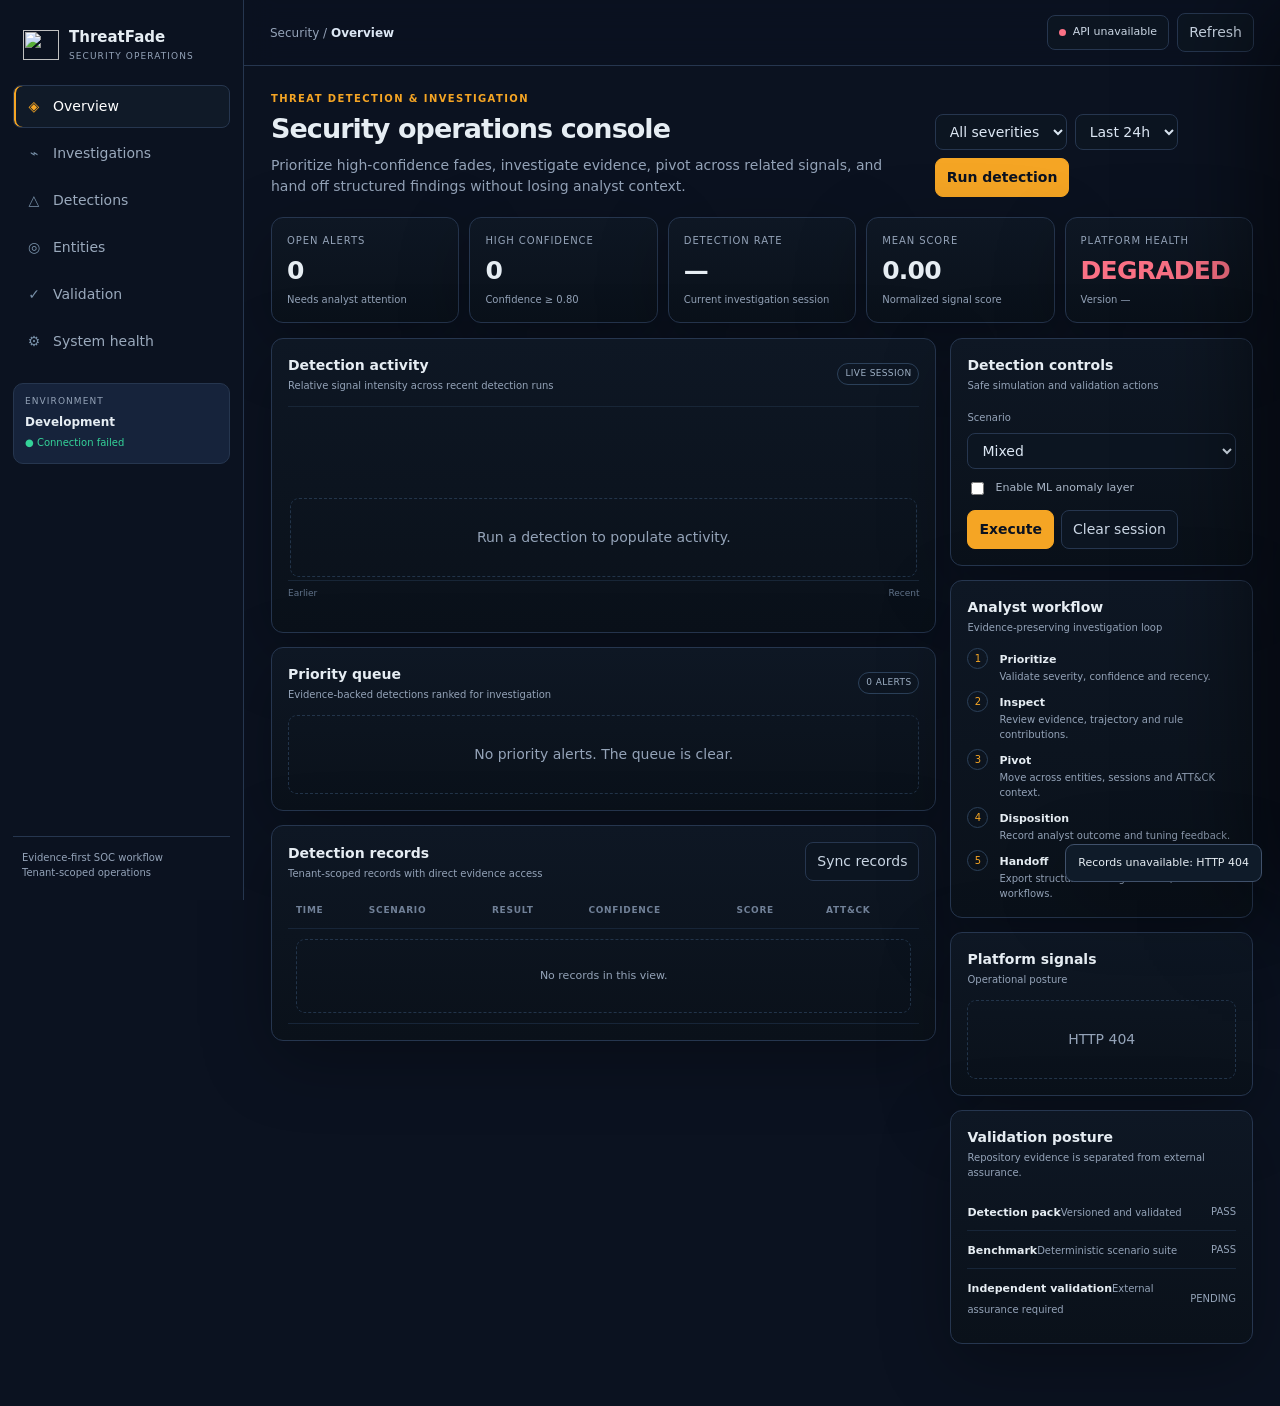
==== commit ff1d73f8: "fix(branding): use exact Signal Trace mark in dashboard" ====
--- a/dashboard/index.html
+++ b/dashboard/index.html
@@ -9,18 +9,19 @@
 <title>ThreatFade Dashboard | Security Operations</title>
 <link rel="icon" href="/assets/brand/favicon.svg" type="image/svg+xml">
 <link rel="manifest" href="/assets/brand/site.webmanifest">
+<link rel="stylesheet" href="/assets/brand/brand.css">
 <meta name="application-name" content="ThreatFade">
 <meta name="apple-mobile-web-app-title" content="ThreatFade">
 <meta name="apple-mobile-web-app-capable" content="yes">
 <meta name="theme-color" content="#0B1220">
 <style>
 :root{--bg:#0B1220;--surface:#16233B;--surface2:#1B2B46;--surface3:#22334F;--line:#26364F;--line2:#40516B;--text:#E6EDF3;--muted:#94A3B8;--accent:#F5A524;--accent2:#94A3B8;--critical:#fb7185;--high:#fb923c;--medium:#fbbf24;--low:#60a5fa;--ok:#34d399;--shadow:0 20px 70px rgba(0,0,0,.28)}
-*{box-sizing:border-box}html,body{margin:0;min-height:100%;background:var(--bg);color:var(--text);font:14px/1.5 Inter,ui-sans-serif,system-ui,-apple-system,BlinkMacSystemFont,"Segoe UI",sans-serif}button,input,select{font:inherit}button{cursor:pointer}.app{display:grid;grid-template-columns:244px minmax(0,1fr);min-height:100vh}.side{position:sticky;top:0;height:100vh;background:#0B1220;border-right:1px solid var(--line);padding:18px 13px;display:flex;flex-direction:column}.brand{display:flex;align-items:center;gap:10px;padding:8px 10px 22px}.brand-logo{display:block;width:162px;height:auto;max-width:100%}.brand b{font-size:15px}.brand small{display:block;color:var(--muted);font-size:9px;letter-spacing:.12em;margin-top:1px}.nav{display:grid;gap:4px}.nav button{border:1px solid transparent;background:transparent;color:#9aa9bc;text-align:left;padding:10px 11px;border-radius:8px;display:flex;gap:10px;align-items:center}.nav button:hover,.nav button.active{background:#101a28;color:#fff;border-color:var(--line)}.nav button.active{box-shadow:inset 2px 0 var(--accent)}.nav .ico{width:18px;text-align:center;color:#7890a8}.nav button.active .ico{color:var(--accent)}.side-card{margin-top:20px;border:1px solid var(--line);background:#16233B;border-radius:10px;padding:11px}.side-card .label{font-size:9px;text-transform:uppercase;letter-spacing:.12em;color:var(--muted)}.side-card strong{display:block;margin-top:4px;font-size:12px}.side-card span{font-size:10px;color:var(--ok)}.side-footer{margin-top:auto;border-top:1px solid var(--line);padding:13px 9px 2px;color:var(--muted);font-size:10px}.main{min-width:0}.top{height:66px;position:sticky;top:0;z-index:10;background:rgba(11,18,32,.94);backdrop-filter:blur(14px);border-bottom:1px solid var(--line);display:flex;align-items:center;justify-content:space-between;padding:0 26px}.crumb{font-size:12px;color:var(--muted)}.crumb b{color:#dce7f4}.top-actions{display:flex;align-items:center;gap:8px}.status,.btn{border:1px solid var(--line);background:#0c1521;color:#cbd7e5;border-radius:8px;padding:8px 11px}.btn:hover{border-color:var(--line2);color:#fff}.btn.primary{background:var(--accent);border-color:var(--accent);color:#0B1220;font-weight:750}.btn:disabled{opacity:.5;cursor:not-allowed}.status{font-size:11px;display:flex;gap:7px;align-items:center}.dot{width:7px;height:7px;border-radius:50%;background:var(--ok);box-shadow:0 0 10px rgba(52,211,153,.5)}.dot.bad{background:var(--critical);box-shadow:none}.content{max-width:1680px;margin:auto;padding:25px 27px 48px}.hero{display:flex;justify-content:space-between;gap:20px;align-items:end;margin-bottom:20px}.eyebrow{font-size:10px;color:var(--accent);letter-spacing:.14em;font-weight:750}.hero h1{font-size:27px;letter-spacing:-.035em;margin:3px 0 5px}.hero p{margin:0;max-width:780px;color:var(--muted)}.toolbar{display:flex;gap:8px;flex-wrap:wrap}.toolbar select,.toolbar input,.field{background:#0c1521;border:1px solid var(--line);color:#dce7f4;border-radius:8px;padding:8px 10px;outline:none}.toolbar select:focus,.toolbar input:focus,.field:focus{border-color:#3e607d;box-shadow:0 0 0 2px rgba(245,165,36,.08)}.kpis{display:grid;grid-template-columns:repeat(5,minmax(140px,1fr));gap:10px;margin-bottom:15px}.kpi,.panel{border:1px solid var(--line);background:linear-gradient(180deg,#0e1724,#0a111a);box-shadow:var(--shadow);border-radius:12px}.kpi{padding:15px}.kpi-label{font-size:10px;text-transform:uppercase;letter-spacing:.09em;color:var(--muted)}.kpi-value{font-size:25px;font-weight:780;letter-spacing:-.03em;margin-top:4px}.kpi-sub{font-size:10px;color:var(--muted);margin-top:3px}.grid{display:grid;grid-template-columns:minmax(0,1.65fr) minmax(300px,.75fr);gap:14px}.panel{padding:16px;margin-bottom:14px}.panel-head{display:flex;justify-content:space-between;gap:12px;align-items:center;margin-bottom:13px}.panel-title{font-weight:720}.panel-sub{font-size:10px;color:var(--muted);margin-top:2px}.badge{display:inline-flex;align-items:center;border:1px solid #2b4059;color:#9fb1c6;border-radius:999px;padding:3px 7px;font-size:9px;letter-spacing:.04em}.chart-wrap{height:210px;position:relative}.chart{height:175px;display:flex;align-items:flex-end;gap:5px;border-top:1px solid #182637;border-bottom:1px solid #182637;padding:14px 2px 3px}.bar{flex:1;min-width:5px;height:20%;background:linear-gradient(180deg,var(--accent),#2563eb);border-radius:4px 4px 1px 1px;opacity:.78}.bar:hover{opacity:1}.axis{display:flex;justify-content:space-between;color:#5f7188;font-size:9px;padding-top:6px}.alert{display:grid;grid-template-columns:7px minmax(0,1fr) auto;gap:11px;align-items:center;padding:11px;border:1px solid #1a293b;border-radius:9px;background:#0a131e;margin-bottom:7px}.alert:hover{border-color:#36516e;background:#0d1723}.sev{height:100%;min-height:38px;border-radius:4px}.critical{background:var(--critical)}.high{background:var(--high)}.medium{background:var(--medium)}.low{background:var(--low)}.alert-title{font-weight:680}.alert-meta{font-size:10px;color:var(--muted);margin-top:3px}.table-wrap{overflow:auto}.table{width:100%;border-collapse:collapse;font-size:11px}.table th,.table td{padding:10px 8px;border-bottom:1px solid #172538;text-align:left;white-space:nowrap}.table th{font-size:9px;color:#718198;text-transform:uppercase;letter-spacing:.08em;font-weight:600}.table tr:hover td{background:#0d1723}.good{color:var(--ok)}.bad{color:var(--critical)}.warn{color:var(--medium)}.muted{color:var(--muted)}.progress{height:5px;background:#162335;border-radius:99px;overflow:hidden}.progress>i{display:block;height:100%;background:var(--accent);border-radius:inherit}.stack{display:grid;gap:10px}.signal{display:flex;justify-content:space-between;align-items:center;border-bottom:1px solid #172538;padding:8px 0}.signal:last-child{border-bottom:0}.signal b{font-size:11px}.signal span{font-size:10px;color:var(--muted)}.workflow{display:grid;gap:7px}.step{display:grid;grid-template-columns:23px 1fr;gap:9px;align-items:start}.step i{width:21px;height:21px;border:1px solid #2b4059;border-radius:50%;display:grid;place-items:center;color:var(--accent);font-style:normal;font-size:10px}.step b{font-size:11px}.step span{display:block;color:var(--muted);font-size:10px}.drawer{position:fixed;inset:0 0 0 auto;width:min(650px,96vw);background:#09111b;border-left:1px solid var(--line);box-shadow:-35px 0 100px rgba(0,0,0,.55);transform:translateX(102%);transition:transform .2s ease;z-index:30;overflow:auto;padding:20px}.drawer.open{transform:none}.overlay{position:fixed;inset:0;background:rgba(0,0,0,.5);opacity:0;pointer-events:none;z-index:29;transition:.2s}.overlay.open{opacity:1;pointer-events:auto}.drawer-grid{display:grid;grid-template-columns:1fr 1fr;gap:9px;margin:14px 0}.evidence{background:#070d15;border:1px solid var(--line);border-radius:8px;padding:12px;font:11px/1.55 ui-monospace,SFMono-Regular,Menlo,monospace;white-space:pre-wrap;overflow:auto}.drawer-section{margin-top:15px}.drawer-section h3{font-size:11px;margin:0 0 8px}.empty{text-align:center;padding:28px;color:var(--muted);border:1px dashed #22344a;border-radius:9px}.toast{position:fixed;right:18px;bottom:18px;z-index:50;background:#0f1b29;border:1px solid var(--line2);border-radius:9px;padding:10px 12px;font-size:11px;box-shadow:var(--shadow);display:none}.toast.show{display:block}.sr-only{position:absolute;width:1px;height:1px;padding:0;margin:-1px;overflow:hidden;clip:rect(0,0,0,0);white-space:nowrap;border:0}@media(max-width:1080px){.kpis{grid-template-columns:repeat(3,1fr)}.grid{grid-template-columns:1fr}.side{width:72px}.app{grid-template-columns:72px 1fr}.brand div:not(.mark),.nav span,.side-card,.side-footer{display:none}.brand{justify-content:center}.nav button{justify-content:center}.content{padding:21px 20px}}@media(max-width:680px){.app{display:block}.side{width:auto;height:auto;position:static;display:flex;flex-direction:row;align-items:center;border-right:0;border-bottom:1px solid var(--line);padding:8px}.brand{padding:5px}.brand-logo{width:132px}.nav{display:flex;overflow:auto}.nav button{padding:8px 10px}.nav span{display:none}.top{padding:0 13px}.content{padding:16px 12px}.hero{display:block}.toolbar{margin-top:13px}.kpis{grid-template-columns:repeat(2,1fr)}.kpi:last-child{grid-column:span 2}.drawer-grid{grid-template-columns:1fr}}
+*{box-sizing:border-box}html,body{margin:0;min-height:100%;background:var(--bg);color:var(--text);font:14px/1.5 Inter,ui-sans-serif,system-ui,-apple-system,BlinkMacSystemFont,"Segoe UI",sans-serif}button,input,select{font:inherit}button{cursor:pointer}.app{display:grid;grid-template-columns:244px minmax(0,1fr);min-height:100vh}.side{position:sticky;top:0;height:100vh;background:#0B1220;border-right:1px solid var(--line);padding:18px 13px;display:flex;flex-direction:column}.brand{display:flex;align-items:center;gap:10px;padding:8px 10px 22px}.brand-logo{display:block;width:36px;height:30px;object-fit:contain;max-width:100%}.brand b{font-size:15px}.brand small{display:block;color:var(--muted);font-size:9px;letter-spacing:.12em;margin-top:1px}.nav{display:grid;gap:4px}.nav button{border:1px solid transparent;background:transparent;color:#9aa9bc;text-align:left;padding:10px 11px;border-radius:8px;display:flex;gap:10px;align-items:center}.nav button:hover,.nav button.active{background:#101a28;color:#fff;border-color:var(--line)}.nav button.active{box-shadow:inset 2px 0 var(--accent)}.nav .ico{width:18px;text-align:center;color:#7890a8}.nav button.active .ico{color:var(--accent)}.side-card{margin-top:20px;border:1px solid var(--line);background:#16233B;border-radius:10px;padding:11px}.side-card .label{font-size:9px;text-transform:uppercase;letter-spacing:.12em;color:var(--muted)}.side-card strong{display:block;margin-top:4px;font-size:12px}.side-card span{font-size:10px;color:var(--ok)}.side-footer{margin-top:auto;border-top:1px solid var(--line);padding:13px 9px 2px;color:var(--muted);font-size:10px}.main{min-width:0}.top{height:66px;position:sticky;top:0;z-index:10;background:rgba(11,18,32,.94);backdrop-filter:blur(14px);border-bottom:1px solid var(--line);display:flex;align-items:center;justify-content:space-between;padding:0 26px}.crumb{font-size:12px;color:var(--muted)}.crumb b{color:#dce7f4}.top-actions{display:flex;align-items:center;gap:8px}.status,.btn{border:1px solid var(--line);background:#0c1521;color:#cbd7e5;border-radius:8px;padding:8px 11px}.btn:hover{border-color:var(--line2);color:#fff}.btn.primary{background:var(--accent);border-color:var(--accent);color:#0B1220;font-weight:750}.btn:disabled{opacity:.5;cursor:not-allowed}.status{font-size:11px;display:flex;gap:7px;align-items:center}.dot{width:7px;height:7px;border-radius:50%;background:var(--ok);box-shadow:0 0 10px rgba(52,211,153,.5)}.dot.bad{background:var(--critical);box-shadow:none}.content{max-width:1680px;margin:auto;padding:25px 27px 48px}.hero{display:flex;justify-content:space-between;gap:20px;align-items:end;margin-bottom:20px}.eyebrow{font-size:10px;color:var(--accent);letter-spacing:.14em;font-weight:750}.hero h1{font-size:27px;letter-spacing:-.035em;margin:3px 0 5px}.hero p{margin:0;max-width:780px;color:var(--muted)}.toolbar{display:flex;gap:8px;flex-wrap:wrap}.toolbar select,.toolbar input,.field{background:#0c1521;border:1px solid var(--line);color:#dce7f4;border-radius:8px;padding:8px 10px;outline:none}.toolbar select:focus,.toolbar input:focus,.field:focus{border-color:#3e607d;box-shadow:0 0 0 2px rgba(245,165,36,.08)}.kpis{display:grid;grid-template-columns:repeat(5,minmax(140px,1fr));gap:10px;margin-bottom:15px}.kpi,.panel{border:1px solid var(--line);background:linear-gradient(180deg,#0e1724,#0a111a);box-shadow:var(--shadow);border-radius:12px}.kpi{padding:15px}.kpi-label{font-size:10px;text-transform:uppercase;letter-spacing:.09em;color:var(--muted)}.kpi-value{font-size:25px;font-weight:780;letter-spacing:-.03em;margin-top:4px}.kpi-sub{font-size:10px;color:var(--muted);margin-top:3px}.grid{display:grid;grid-template-columns:minmax(0,1.65fr) minmax(300px,.75fr);gap:14px}.panel{padding:16px;margin-bottom:14px}.panel-head{display:flex;justify-content:space-between;gap:12px;align-items:center;margin-bottom:13px}.panel-title{font-weight:720}.panel-sub{font-size:10px;color:var(--muted);margin-top:2px}.badge{display:inline-flex;align-items:center;border:1px solid #2b4059;color:#9fb1c6;border-radius:999px;padding:3px 7px;font-size:9px;letter-spacing:.04em}.chart-wrap{height:210px;position:relative}.chart{height:175px;display:flex;align-items:flex-end;gap:5px;border-top:1px solid #182637;border-bottom:1px solid #182637;padding:14px 2px 3px}.bar{flex:1;min-width:5px;height:20%;background:linear-gradient(180deg,var(--accent),#2563eb);border-radius:4px 4px 1px 1px;opacity:.78}.bar:hover{opacity:1}.axis{display:flex;justify-content:space-between;color:#5f7188;font-size:9px;padding-top:6px}.alert{display:grid;grid-template-columns:7px minmax(0,1fr) auto;gap:11px;align-items:center;padding:11px;border:1px solid #1a293b;border-radius:9px;background:#0a131e;margin-bottom:7px}.alert:hover{border-color:#36516e;background:#0d1723}.sev{height:100%;min-height:38px;border-radius:4px}.critical{background:var(--critical)}.high{background:var(--high)}.medium{background:var(--medium)}.low{background:var(--low)}.alert-title{font-weight:680}.alert-meta{font-size:10px;color:var(--muted);margin-top:3px}.table-wrap{overflow:auto}.table{width:100%;border-collapse:collapse;font-size:11px}.table th,.table td{padding:10px 8px;border-bottom:1px solid #172538;text-align:left;white-space:nowrap}.table th{font-size:9px;color:#718198;text-transform:uppercase;letter-spacing:.08em;font-weight:600}.table tr:hover td{background:#0d1723}.good{color:var(--ok)}.bad{color:var(--critical)}.warn{color:var(--medium)}.muted{color:var(--muted)}.progress{height:5px;background:#162335;border-radius:99px;overflow:hidden}.progress>i{display:block;height:100%;background:var(--accent);border-radius:inherit}.stack{display:grid;gap:10px}.signal{display:flex;justify-content:space-between;align-items:center;border-bottom:1px solid #172538;padding:8px 0}.signal:last-child{border-bottom:0}.signal b{font-size:11px}.signal span{font-size:10px;color:var(--muted)}.workflow{display:grid;gap:7px}.step{display:grid;grid-template-columns:23px 1fr;gap:9px;align-items:start}.step i{width:21px;height:21px;border:1px solid #2b4059;border-radius:50%;display:grid;place-items:center;color:var(--accent);font-style:normal;font-size:10px}.step b{font-size:11px}.step span{display:block;color:var(--muted);font-size:10px}.drawer{position:fixed;inset:0 0 0 auto;width:min(650px,96vw);background:#09111b;border-left:1px solid var(--line);box-shadow:-35px 0 100px rgba(0,0,0,.55);transform:translateX(102%);transition:transform .2s ease;z-index:30;overflow:auto;padding:20px}.drawer.open{transform:none}.overlay{position:fixed;inset:0;background:rgba(0,0,0,.5);opacity:0;pointer-events:none;z-index:29;transition:.2s}.overlay.open{opacity:1;pointer-events:auto}.drawer-grid{display:grid;grid-template-columns:1fr 1fr;gap:9px;margin:14px 0}.evidence{background:#070d15;border:1px solid var(--line);border-radius:8px;padding:12px;font:11px/1.55 ui-monospace,SFMono-Regular,Menlo,monospace;white-space:pre-wrap;overflow:auto}.drawer-section{margin-top:15px}.drawer-section h3{font-size:11px;margin:0 0 8px}.empty{text-align:center;padding:28px;color:var(--muted);border:1px dashed #22344a;border-radius:9px}.toast{position:fixed;right:18px;bottom:18px;z-index:50;background:#0f1b29;border:1px solid var(--line2);border-radius:9px;padding:10px 12px;font-size:11px;box-shadow:var(--shadow);display:none}.toast.show{display:block}.sr-only{position:absolute;width:1px;height:1px;padding:0;margin:-1px;overflow:hidden;clip:rect(0,0,0,0);white-space:nowrap;border:0}@media(max-width:1080px){.kpis{grid-template-columns:repeat(3,1fr)}.grid{grid-template-columns:1fr}.side{width:72px}.app{grid-template-columns:72px 1fr}.brand div:not(.mark),.nav span,.side-card,.side-footer{display:none}.brand{justify-content:center}.nav button{justify-content:center}.content{padding:21px 20px}}@media(max-width:680px){.app{display:block}.side{width:auto;height:auto;position:static;display:flex;flex-direction:row;align-items:center;border-right:0;border-bottom:1px solid var(--line);padding:8px}.brand{padding:5px}.brand-logo{width:30px;height:26px}.nav{display:flex;overflow:auto}.nav button{padding:8px 10px}.nav span{display:none}.top{padding:0 13px}.content{padding:16px 12px}.hero{display:block}.toolbar{margin-top:13px}.kpis{grid-template-columns:repeat(2,1fr)}.kpi:last-child{grid-column:span 2}.drawer-grid{grid-template-columns:1fr}}
 </style>
 </head>
 <body>
 <div class="app">
-<aside class="side"><div class="brand"><img class="brand-logo" src="/assets/brand/threatfade-horizontal-on-dark.svg" alt="ThreatFade" width="162" height="32"></div><nav class="nav" aria-label="Primary navigation"><button class="active" data-view="overview"><span class="ico">◈</span><span>Overview</span></button><button data-view="investigations"><span class="ico">⌁</span><span>Investigations</span></button><button data-view="detections"><span class="ico">△</span><span>Detections</span></button><button data-view="entities"><span class="ico">◎</span><span>Entities</span></button><button data-view="validation"><span class="ico">✓</span><span>Validation</span></button><button data-view="system"><span class="ico">⚙</span><span>System health</span></button></nav><div class="side-card"><div class="label">Environment</div><strong id="env">Development</strong><span id="env-state">● API connected</span></div><div class="side-footer">Evidence-first SOC workflow<br>Tenant-scoped operations</div></aside>
+<aside class="side"><div class="brand"><img class="brand-logo" src="/assets/brand/threatfade-mark-on-dark.svg" alt="" width="36" height="30"><div class="brand-copy"><b>ThreatFade</b><small>SECURITY OPERATIONS</small></div></div><nav class="nav" aria-label="Primary navigation"><button class="active" data-view="overview"><span class="ico">◈</span><span>Overview</span></button><button data-view="investigations"><span class="ico">⌁</span><span>Investigations</span></button><button data-view="detections"><span class="ico">△</span><span>Detections</span></button><button data-view="entities"><span class="ico">◎</span><span>Entities</span></button><button data-view="validation"><span class="ico">✓</span><span>Validation</span></button><button data-view="system"><span class="ico">⚙</span><span>System health</span></button></nav><div class="side-card"><div class="label">Environment</div><strong id="env">Development</strong><span id="env-state">● API connected</span></div><div class="side-footer">Evidence-first SOC workflow<br>Tenant-scoped operations</div></aside>
 <main class="main"><header class="top"><div class="crumb">Security / <b id="view-name">Overview</b></div><div class="top-actions"><div class="status"><i class="dot" id="health-dot"></i><span id="health-text">Checking API</span></div><button class="btn" id="refresh">Refresh</button></div></header>
 <section class="content"><div class="hero"><div><div class="eyebrow">THREAT DETECTION & INVESTIGATION</div><h1>Security operations console</h1><p>Prioritize high-confidence fades, investigate evidence, pivot across related signals, and hand off structured findings without losing analyst context.</p></div><div class="toolbar"><label class="sr-only" for="severity">Severity</label><select id="severity"><option value="all">All severities</option><option value="critical">Critical</option><option value="high">High</option><option value="medium">Medium</option><option value="low">Low</option></select><label class="sr-only" for="window">Time window</label><select id="window"><option value="24">Last 24h</option><option value="7">Last 7d</option><option value="30">Last 30d</option></select><button class="btn primary" id="run">Run detection</button></div></div>
 <div class="kpis"><div class="kpi"><div class="kpi-label">Open alerts</div><div class="kpi-value" id="k-open">0</div><div class="kpi-sub">Needs analyst attention</div></div><div class="kpi"><div class="kpi-label">High confidence</div><div class="kpi-value" id="k-high">0</div><div class="kpi-sub">Confidence ≥ 0.80</div></div><div class="kpi"><div class="kpi-label">Detection rate</div><div class="kpi-value" id="k-rate">—</div><div class="kpi-sub">Current investigation session</div></div><div class="kpi"><div class="kpi-label">Mean score</div><div class="kpi-value" id="k-score">0.00</div><div class="kpi-sub">Normalized signal score</div></div><div class="kpi"><div class="kpi-label">Platform health</div><div class="kpi-value good" id="k-health">OK</div><div class="kpi-sub" id="k-version">Version —</div></div></div>
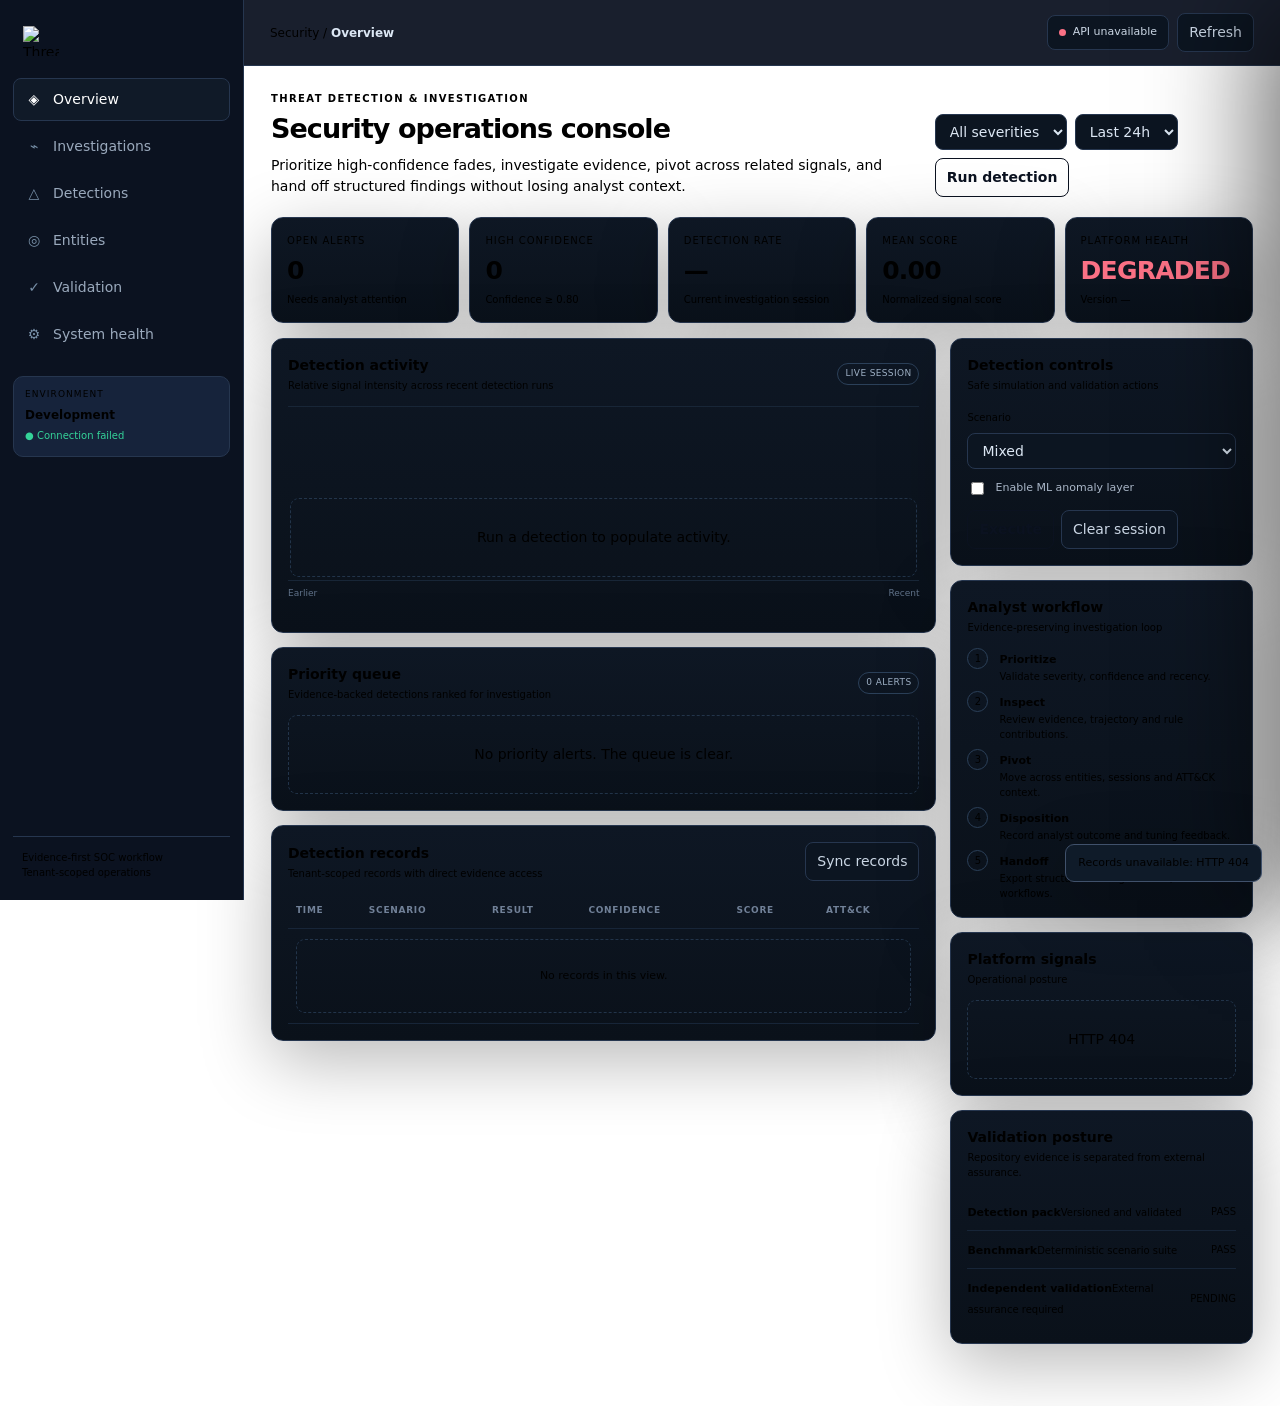
==== commit 7fe47ba0: "refactor(branding): consume canonical tokens and avoid retyped wordmark" ====
--- a/dashboard/index.html
+++ b/dashboard/index.html
@@ -13,15 +13,14 @@
 <meta name="application-name" content="ThreatFade">
 <meta name="apple-mobile-web-app-title" content="ThreatFade">
 <meta name="apple-mobile-web-app-capable" content="yes">
-<meta name="theme-color" content="#0B1220">
 <style>
-:root{--bg:#0B1220;--surface:#16233B;--surface2:#1B2B46;--surface3:#22334F;--line:#26364F;--line2:#40516B;--text:#E6EDF3;--muted:#94A3B8;--accent:#F5A524;--accent2:#94A3B8;--critical:#fb7185;--high:#fb923c;--medium:#fbbf24;--low:#60a5fa;--ok:#34d399;--shadow:0 20px 70px rgba(0,0,0,.28)}
+:root{--bg:var(--tf-navy);--surface:var(--tf-navy-raised);--surface2:#1B2B46;--surface3:#22334F;--line:#26364F;--line2:#40516B;--text:var(--tf-mist);--muted:var(--tf-slate-on-dark);--accent:var(--tf-signal);--accent2:var(--tf-slate-on-dark);--critical:#fb7185;--high:#fb923c;--medium:#fbbf24;--low:#60a5fa;--ok:#34d399;--shadow:0 20px 70px rgba(0,0,0,.28)}
 *{box-sizing:border-box}html,body{margin:0;min-height:100%;background:var(--bg);color:var(--text);font:14px/1.5 Inter,ui-sans-serif,system-ui,-apple-system,BlinkMacSystemFont,"Segoe UI",sans-serif}button,input,select{font:inherit}button{cursor:pointer}.app{display:grid;grid-template-columns:244px minmax(0,1fr);min-height:100vh}.side{position:sticky;top:0;height:100vh;background:#0B1220;border-right:1px solid var(--line);padding:18px 13px;display:flex;flex-direction:column}.brand{display:flex;align-items:center;gap:10px;padding:8px 10px 22px}.brand-logo{display:block;width:36px;height:30px;object-fit:contain;max-width:100%}.brand b{font-size:15px}.brand small{display:block;color:var(--muted);font-size:9px;letter-spacing:.12em;margin-top:1px}.nav{display:grid;gap:4px}.nav button{border:1px solid transparent;background:transparent;color:#9aa9bc;text-align:left;padding:10px 11px;border-radius:8px;display:flex;gap:10px;align-items:center}.nav button:hover,.nav button.active{background:#101a28;color:#fff;border-color:var(--line)}.nav button.active{box-shadow:inset 2px 0 var(--accent)}.nav .ico{width:18px;text-align:center;color:#7890a8}.nav button.active .ico{color:var(--accent)}.side-card{margin-top:20px;border:1px solid var(--line);background:#16233B;border-radius:10px;padding:11px}.side-card .label{font-size:9px;text-transform:uppercase;letter-spacing:.12em;color:var(--muted)}.side-card strong{display:block;margin-top:4px;font-size:12px}.side-card span{font-size:10px;color:var(--ok)}.side-footer{margin-top:auto;border-top:1px solid var(--line);padding:13px 9px 2px;color:var(--muted);font-size:10px}.main{min-width:0}.top{height:66px;position:sticky;top:0;z-index:10;background:rgba(11,18,32,.94);backdrop-filter:blur(14px);border-bottom:1px solid var(--line);display:flex;align-items:center;justify-content:space-between;padding:0 26px}.crumb{font-size:12px;color:var(--muted)}.crumb b{color:#dce7f4}.top-actions{display:flex;align-items:center;gap:8px}.status,.btn{border:1px solid var(--line);background:#0c1521;color:#cbd7e5;border-radius:8px;padding:8px 11px}.btn:hover{border-color:var(--line2);color:#fff}.btn.primary{background:var(--accent);border-color:var(--accent);color:#0B1220;font-weight:750}.btn:disabled{opacity:.5;cursor:not-allowed}.status{font-size:11px;display:flex;gap:7px;align-items:center}.dot{width:7px;height:7px;border-radius:50%;background:var(--ok);box-shadow:0 0 10px rgba(52,211,153,.5)}.dot.bad{background:var(--critical);box-shadow:none}.content{max-width:1680px;margin:auto;padding:25px 27px 48px}.hero{display:flex;justify-content:space-between;gap:20px;align-items:end;margin-bottom:20px}.eyebrow{font-size:10px;color:var(--accent);letter-spacing:.14em;font-weight:750}.hero h1{font-size:27px;letter-spacing:-.035em;margin:3px 0 5px}.hero p{margin:0;max-width:780px;color:var(--muted)}.toolbar{display:flex;gap:8px;flex-wrap:wrap}.toolbar select,.toolbar input,.field{background:#0c1521;border:1px solid var(--line);color:#dce7f4;border-radius:8px;padding:8px 10px;outline:none}.toolbar select:focus,.toolbar input:focus,.field:focus{border-color:#3e607d;box-shadow:0 0 0 2px rgba(245,165,36,.08)}.kpis{display:grid;grid-template-columns:repeat(5,minmax(140px,1fr));gap:10px;margin-bottom:15px}.kpi,.panel{border:1px solid var(--line);background:linear-gradient(180deg,#0e1724,#0a111a);box-shadow:var(--shadow);border-radius:12px}.kpi{padding:15px}.kpi-label{font-size:10px;text-transform:uppercase;letter-spacing:.09em;color:var(--muted)}.kpi-value{font-size:25px;font-weight:780;letter-spacing:-.03em;margin-top:4px}.kpi-sub{font-size:10px;color:var(--muted);margin-top:3px}.grid{display:grid;grid-template-columns:minmax(0,1.65fr) minmax(300px,.75fr);gap:14px}.panel{padding:16px;margin-bottom:14px}.panel-head{display:flex;justify-content:space-between;gap:12px;align-items:center;margin-bottom:13px}.panel-title{font-weight:720}.panel-sub{font-size:10px;color:var(--muted);margin-top:2px}.badge{display:inline-flex;align-items:center;border:1px solid #2b4059;color:#9fb1c6;border-radius:999px;padding:3px 7px;font-size:9px;letter-spacing:.04em}.chart-wrap{height:210px;position:relative}.chart{height:175px;display:flex;align-items:flex-end;gap:5px;border-top:1px solid #182637;border-bottom:1px solid #182637;padding:14px 2px 3px}.bar{flex:1;min-width:5px;height:20%;background:linear-gradient(180deg,var(--accent),#2563eb);border-radius:4px 4px 1px 1px;opacity:.78}.bar:hover{opacity:1}.axis{display:flex;justify-content:space-between;color:#5f7188;font-size:9px;padding-top:6px}.alert{display:grid;grid-template-columns:7px minmax(0,1fr) auto;gap:11px;align-items:center;padding:11px;border:1px solid #1a293b;border-radius:9px;background:#0a131e;margin-bottom:7px}.alert:hover{border-color:#36516e;background:#0d1723}.sev{height:100%;min-height:38px;border-radius:4px}.critical{background:var(--critical)}.high{background:var(--high)}.medium{background:var(--medium)}.low{background:var(--low)}.alert-title{font-weight:680}.alert-meta{font-size:10px;color:var(--muted);margin-top:3px}.table-wrap{overflow:auto}.table{width:100%;border-collapse:collapse;font-size:11px}.table th,.table td{padding:10px 8px;border-bottom:1px solid #172538;text-align:left;white-space:nowrap}.table th{font-size:9px;color:#718198;text-transform:uppercase;letter-spacing:.08em;font-weight:600}.table tr:hover td{background:#0d1723}.good{color:var(--ok)}.bad{color:var(--critical)}.warn{color:var(--medium)}.muted{color:var(--muted)}.progress{height:5px;background:#162335;border-radius:99px;overflow:hidden}.progress>i{display:block;height:100%;background:var(--accent);border-radius:inherit}.stack{display:grid;gap:10px}.signal{display:flex;justify-content:space-between;align-items:center;border-bottom:1px solid #172538;padding:8px 0}.signal:last-child{border-bottom:0}.signal b{font-size:11px}.signal span{font-size:10px;color:var(--muted)}.workflow{display:grid;gap:7px}.step{display:grid;grid-template-columns:23px 1fr;gap:9px;align-items:start}.step i{width:21px;height:21px;border:1px solid #2b4059;border-radius:50%;display:grid;place-items:center;color:var(--accent);font-style:normal;font-size:10px}.step b{font-size:11px}.step span{display:block;color:var(--muted);font-size:10px}.drawer{position:fixed;inset:0 0 0 auto;width:min(650px,96vw);background:#09111b;border-left:1px solid var(--line);box-shadow:-35px 0 100px rgba(0,0,0,.55);transform:translateX(102%);transition:transform .2s ease;z-index:30;overflow:auto;padding:20px}.drawer.open{transform:none}.overlay{position:fixed;inset:0;background:rgba(0,0,0,.5);opacity:0;pointer-events:none;z-index:29;transition:.2s}.overlay.open{opacity:1;pointer-events:auto}.drawer-grid{display:grid;grid-template-columns:1fr 1fr;gap:9px;margin:14px 0}.evidence{background:#070d15;border:1px solid var(--line);border-radius:8px;padding:12px;font:11px/1.55 ui-monospace,SFMono-Regular,Menlo,monospace;white-space:pre-wrap;overflow:auto}.drawer-section{margin-top:15px}.drawer-section h3{font-size:11px;margin:0 0 8px}.empty{text-align:center;padding:28px;color:var(--muted);border:1px dashed #22344a;border-radius:9px}.toast{position:fixed;right:18px;bottom:18px;z-index:50;background:#0f1b29;border:1px solid var(--line2);border-radius:9px;padding:10px 12px;font-size:11px;box-shadow:var(--shadow);display:none}.toast.show{display:block}.sr-only{position:absolute;width:1px;height:1px;padding:0;margin:-1px;overflow:hidden;clip:rect(0,0,0,0);white-space:nowrap;border:0}@media(max-width:1080px){.kpis{grid-template-columns:repeat(3,1fr)}.grid{grid-template-columns:1fr}.side{width:72px}.app{grid-template-columns:72px 1fr}.brand div:not(.mark),.nav span,.side-card,.side-footer{display:none}.brand{justify-content:center}.nav button{justify-content:center}.content{padding:21px 20px}}@media(max-width:680px){.app{display:block}.side{width:auto;height:auto;position:static;display:flex;flex-direction:row;align-items:center;border-right:0;border-bottom:1px solid var(--line);padding:8px}.brand{padding:5px}.brand-logo{width:30px;height:26px}.nav{display:flex;overflow:auto}.nav button{padding:8px 10px}.nav span{display:none}.top{padding:0 13px}.content{padding:16px 12px}.hero{display:block}.toolbar{margin-top:13px}.kpis{grid-template-columns:repeat(2,1fr)}.kpi:last-child{grid-column:span 2}.drawer-grid{grid-template-columns:1fr}}
 </style>
 </head>
 <body>
 <div class="app">
-<aside class="side"><div class="brand"><img class="brand-logo" src="/assets/brand/threatfade-mark-on-dark.svg" alt="" width="36" height="30"><div class="brand-copy"><b>ThreatFade</b><small>SECURITY OPERATIONS</small></div></div><nav class="nav" aria-label="Primary navigation"><button class="active" data-view="overview"><span class="ico">◈</span><span>Overview</span></button><button data-view="investigations"><span class="ico">⌁</span><span>Investigations</span></button><button data-view="detections"><span class="ico">△</span><span>Detections</span></button><button data-view="entities"><span class="ico">◎</span><span>Entities</span></button><button data-view="validation"><span class="ico">✓</span><span>Validation</span></button><button data-view="system"><span class="ico">⚙</span><span>System health</span></button></nav><div class="side-card"><div class="label">Environment</div><strong id="env">Development</strong><span id="env-state">● API connected</span></div><div class="side-footer">Evidence-first SOC workflow<br>Tenant-scoped operations</div></aside>
+<aside class="side"><div class="brand" aria-label="ThreatFade"><img class="brand-logo" src="/assets/brand/threatfade-mark-on-dark.svg" alt="ThreatFade" width="36" height="30"></div><nav class="nav" aria-label="Primary navigation"><button class="active" data-view="overview"><span class="ico">◈</span><span>Overview</span></button><button data-view="investigations"><span class="ico">⌁</span><span>Investigations</span></button><button data-view="detections"><span class="ico">△</span><span>Detections</span></button><button data-view="entities"><span class="ico">◎</span><span>Entities</span></button><button data-view="validation"><span class="ico">✓</span><span>Validation</span></button><button data-view="system"><span class="ico">⚙</span><span>System health</span></button></nav><div class="side-card"><div class="label">Environment</div><strong id="env">Development</strong><span id="env-state">● API connected</span></div><div class="side-footer">Evidence-first SOC workflow<br>Tenant-scoped operations</div></aside>
 <main class="main"><header class="top"><div class="crumb">Security / <b id="view-name">Overview</b></div><div class="top-actions"><div class="status"><i class="dot" id="health-dot"></i><span id="health-text">Checking API</span></div><button class="btn" id="refresh">Refresh</button></div></header>
 <section class="content"><div class="hero"><div><div class="eyebrow">THREAT DETECTION & INVESTIGATION</div><h1>Security operations console</h1><p>Prioritize high-confidence fades, investigate evidence, pivot across related signals, and hand off structured findings without losing analyst context.</p></div><div class="toolbar"><label class="sr-only" for="severity">Severity</label><select id="severity"><option value="all">All severities</option><option value="critical">Critical</option><option value="high">High</option><option value="medium">Medium</option><option value="low">Low</option></select><label class="sr-only" for="window">Time window</label><select id="window"><option value="24">Last 24h</option><option value="7">Last 7d</option><option value="30">Last 30d</option></select><button class="btn primary" id="run">Run detection</button></div></div>
 <div class="kpis"><div class="kpi"><div class="kpi-label">Open alerts</div><div class="kpi-value" id="k-open">0</div><div class="kpi-sub">Needs analyst attention</div></div><div class="kpi"><div class="kpi-label">High confidence</div><div class="kpi-value" id="k-high">0</div><div class="kpi-sub">Confidence ≥ 0.80</div></div><div class="kpi"><div class="kpi-label">Detection rate</div><div class="kpi-value" id="k-rate">—</div><div class="kpi-sub">Current investigation session</div></div><div class="kpi"><div class="kpi-label">Mean score</div><div class="kpi-value" id="k-score">0.00</div><div class="kpi-sub">Normalized signal score</div></div><div class="kpi"><div class="kpi-label">Platform health</div><div class="kpi-value good" id="k-health">OK</div><div class="kpi-sub" id="k-version">Version —</div></div></div>
